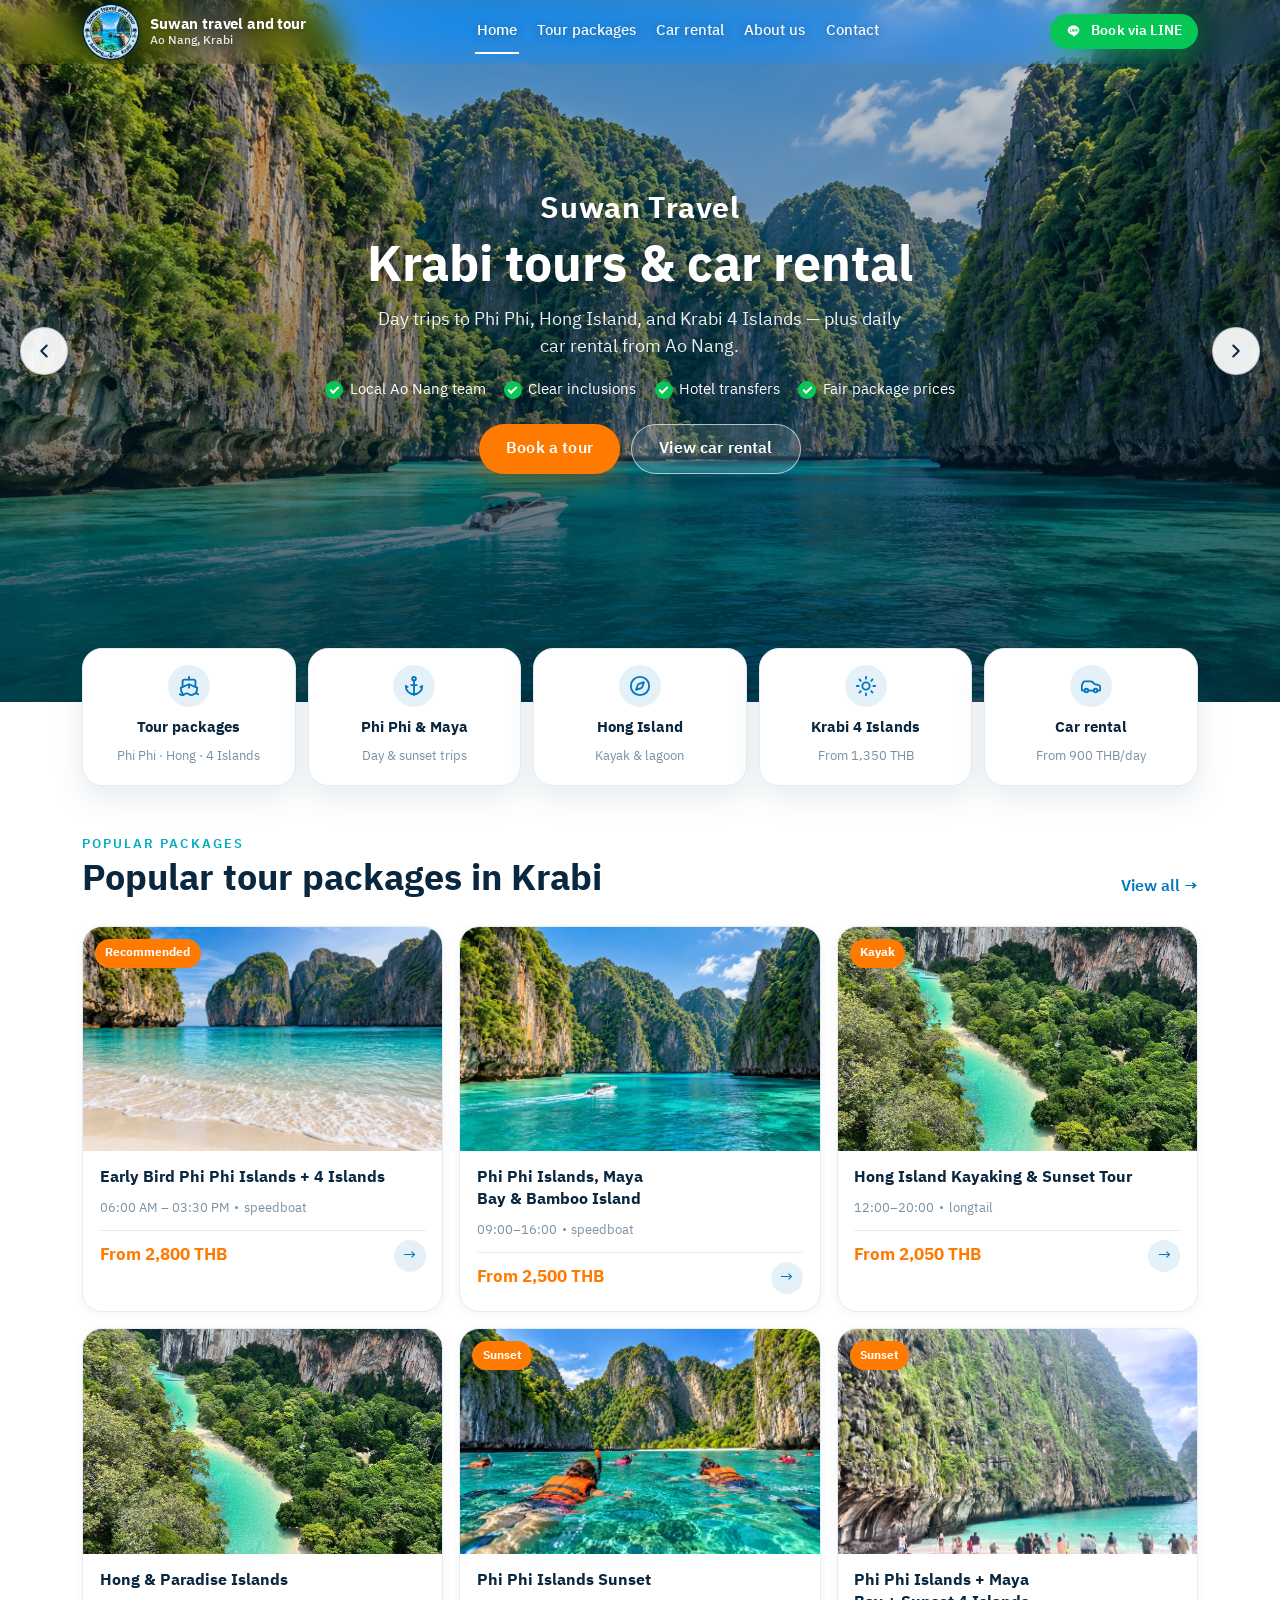
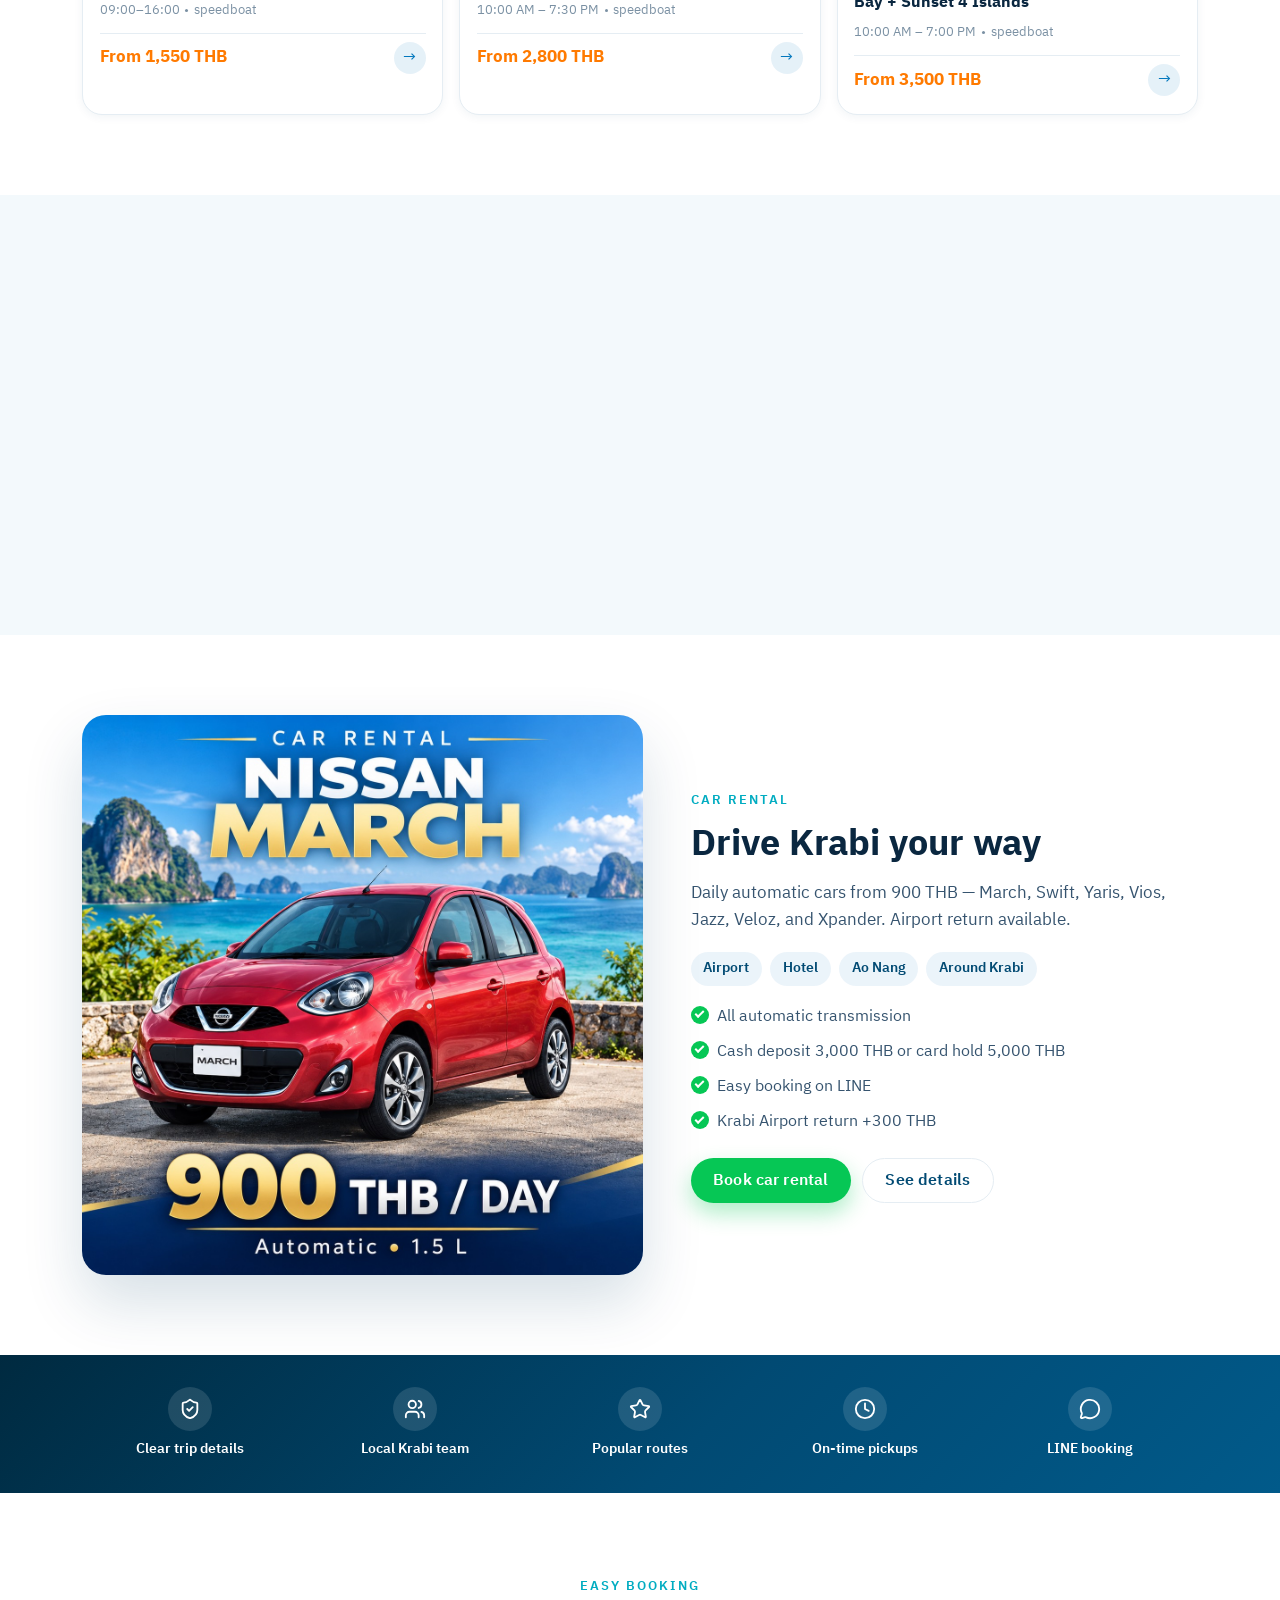
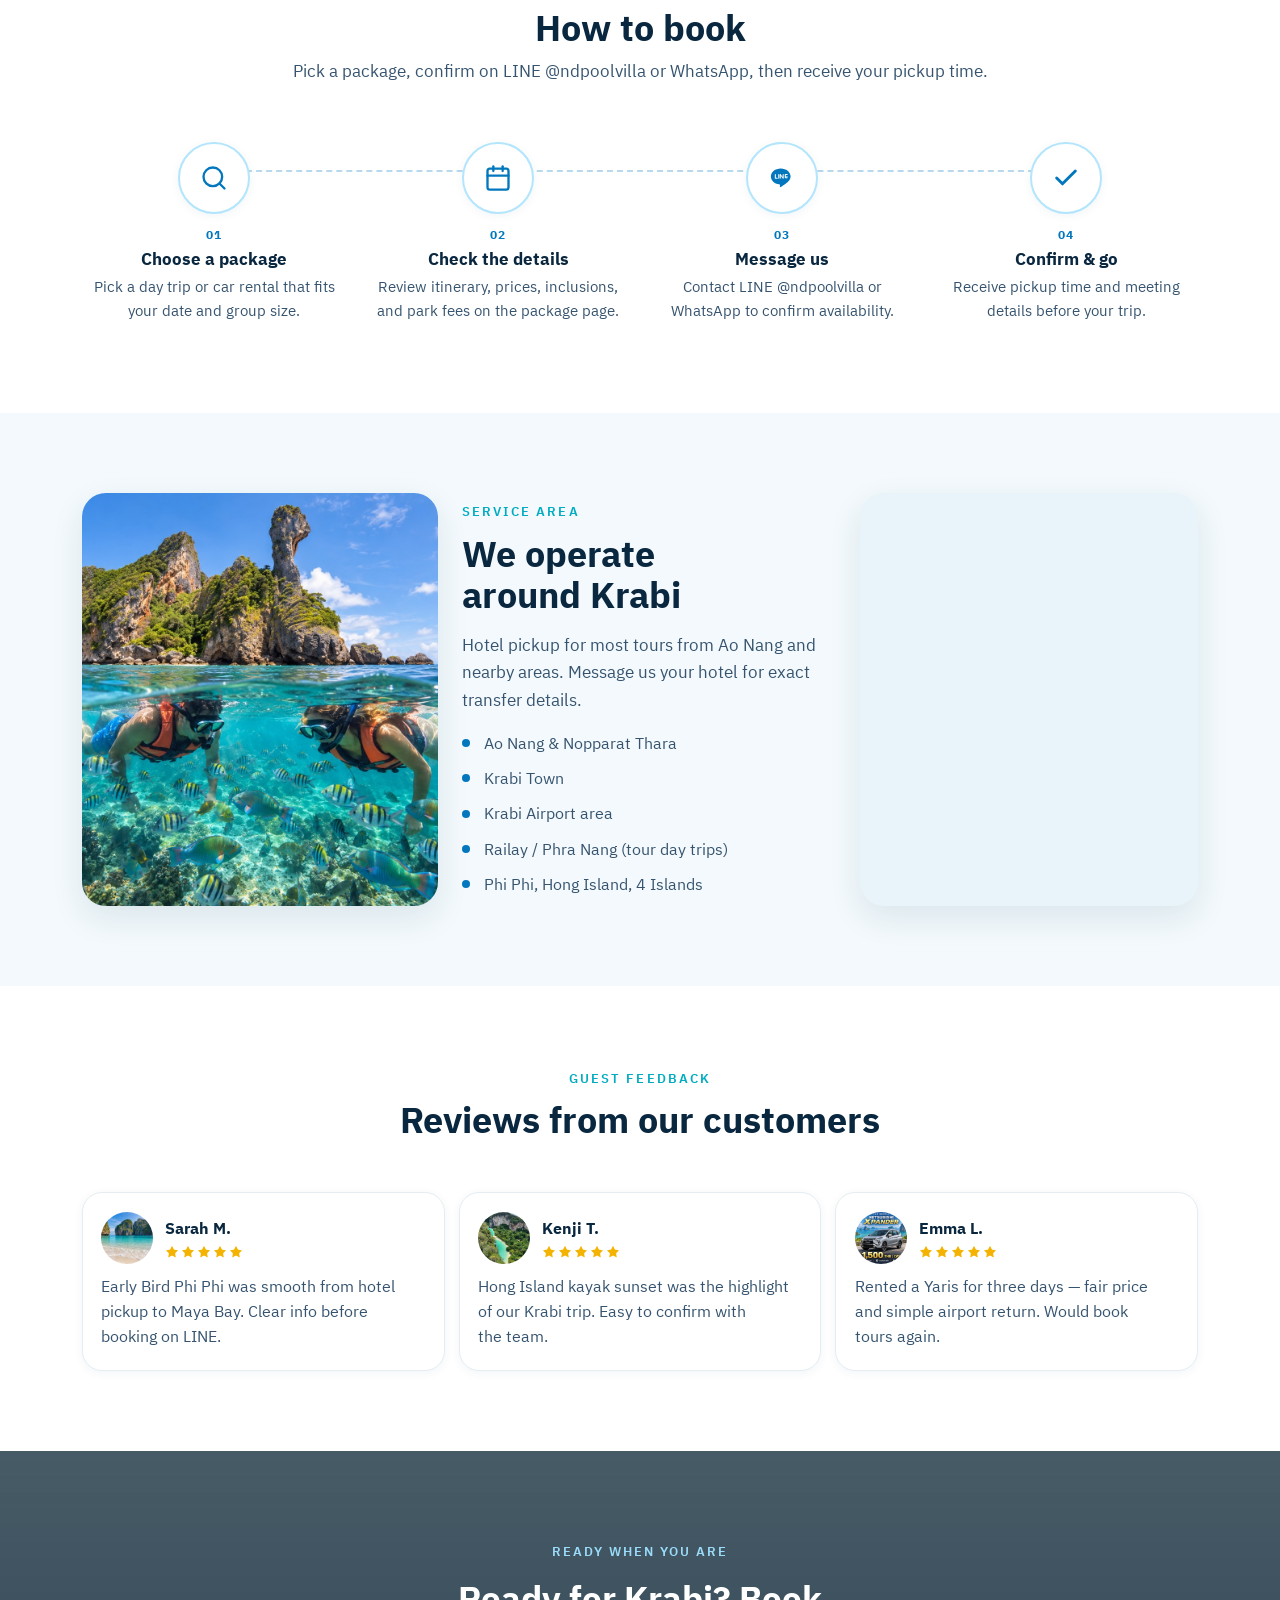
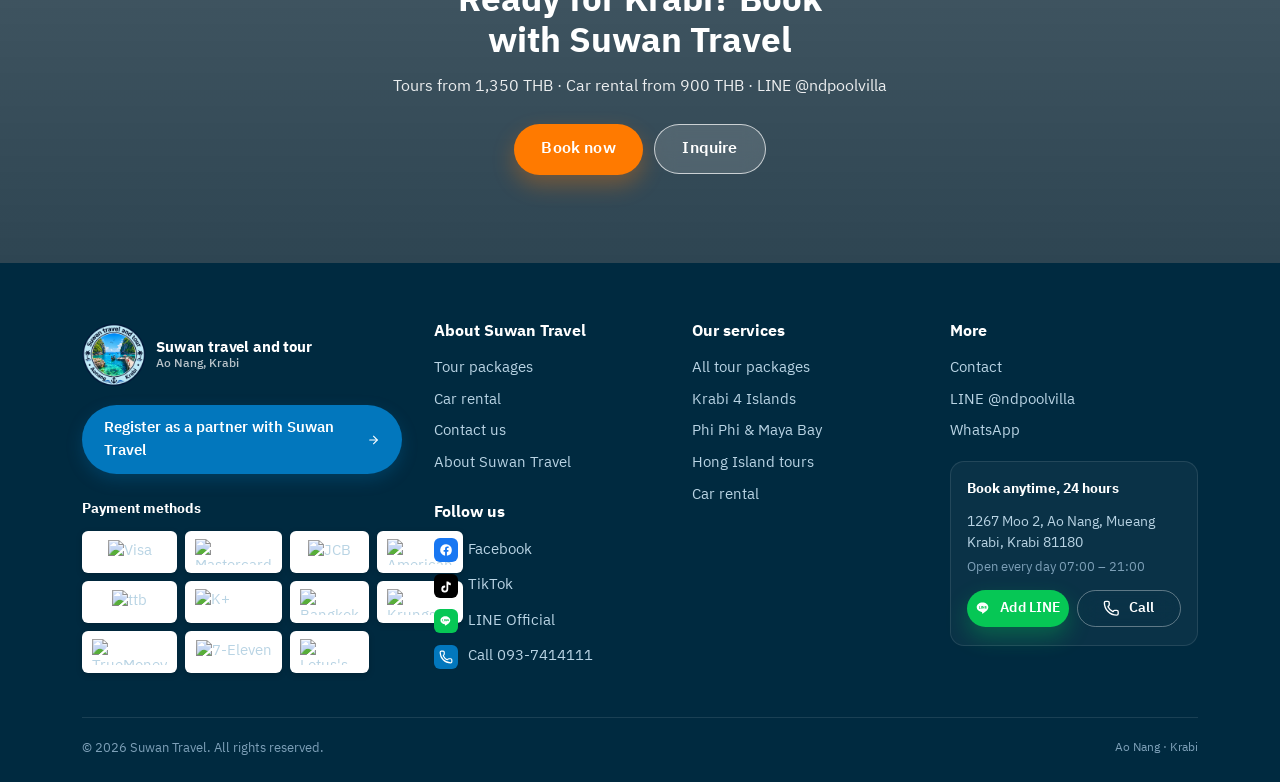
==== index.html @ e6d9364c "Rebrand site as Suwan Travel Krabi with tours, car rental, and refreshed pages. Replace Trang charte" ====
<!doctype html>
<html lang="en">
<head>
  <meta charset="utf-8" />
  <meta name="viewport" content="width=device-width, initial-scale=1, viewport-fit=cover" />
  <title>Suwan Travel — Krabi &amp; Phi Phi Day Trips + Car Rental</title>
  <meta name="description" content="Krabi day trips to Phi Phi, Maya Bay, Hong Island, and 4 Islands, plus car rental in Ao Nang. Book via LINE @ndpoolvilla." />
  <meta name="theme-color" content="#0277bd" />
  <link rel="icon" type="image/png" href="assets/logo/logo.png" />
  <link rel="apple-touch-icon" href="assets/logo/logo.png" />
  <meta property="og:title" content="Suwan Travel — Krabi day trips &amp; car rental" />
  <meta property="og:description" content="Phi Phi, Hong Island, Krabi 4 Islands, sunset tours, and daily car rental from Ao Nang." />
  <meta property="og:image" content="assets/uploads/tours/krabi-4islands/img-0.jpg" />
  <meta property="og:type" content="website" />
  <link rel="preconnect" href="https://fonts.googleapis.com" />
  <link rel="preconnect" href="https://fonts.gstatic.com" crossorigin />
  <link href="https://fonts.googleapis.com/css2?family=IBM+Plex+Sans+Thai+Looped:wght@300;400;500;600;700&display=swap" rel="stylesheet" />
  <link rel="stylesheet" href="assets/css/fonts.css" />
  <link rel="stylesheet" href="assets/css/style.css" />
  <link rel="stylesheet" href="assets/css/home.css" />
</head>
<body data-tt-page="index">
  <div id="site-header" class="transparent"></div>

  <!-- 1. HERO -->
  <section class="banner-slider has-overlay home-hero" id="hero-slider" aria-roledescription="carousel" aria-label="Suwan Travel banner">
    <div class="banner-track" id="banner-track" aria-live="polite"></div>
    <button class="banner-arrow prev" type="button" aria-label="Previous image">
      <svg viewBox="0 0 24 24" fill="none" stroke="currentColor" stroke-width="2.2" stroke-linecap="round" stroke-linejoin="round"><path d="M15 18l-6-6 6-6"/></svg>
    </button>
    <button class="banner-arrow next" type="button" aria-label="Next image">
      <svg viewBox="0 0 24 24" fill="none" stroke="currentColor" stroke-width="2.2" stroke-linecap="round" stroke-linejoin="round"><path d="M9 6l6 6-6 6"/></svg>
    </button>
    <div class="banner-dots" id="banner-dots" role="tablist" aria-label="Select banner image"></div>

    <div class="banner-overlay">
      <div class="container home-hero-inner">
        <div class="home-hero-copy" data-tt-home-section="hero" data-reveal>
          <p class="home-hero-brand">Suwan Travel</p>
          <h1>Krabi tours &amp; car rental</h1>
          <p class="home-hero-lead">Day trips to Phi Phi, Hong Island, and Krabi 4 Islands — plus daily car rental from Ao Nang.</p>
          <ul class="home-hero-checks">
            <li><span class="home-check" aria-hidden="true"></span>Local Ao Nang team</li>
            <li><span class="home-check" aria-hidden="true"></span>Clear inclusions</li>
            <li><span class="home-check" aria-hidden="true"></span>Hotel transfers</li>
            <li><span class="home-check" aria-hidden="true"></span>Fair package prices</li>
          </ul>
          <div class="btn-row home-hero-cta">
            <a class="btn btn-call btn-lg" href="programs.html">Book a tour</a>
            <a class="btn btn-ghost btn-lg" href="cars.html">View car rental</a>
          </div>
        </div>
      </div>
    </div>
  </section>

  <!-- Service chips (overlap hero) -->
  <section class="home-services" aria-label="Main services">
    <div class="container">
      <div class="home-services-grid" data-reveal>
        <a class="home-svc" href="programs.html">
          <span class="home-svc-ico" data-icon="speedboat"></span>
          <strong>Tour packages</strong>
          <span>Phi Phi · Hong · 4 Islands</span>
        </a>
        <a class="home-svc" href="program.html?id=pp-maya-bamboo-day">
          <span class="home-svc-ico" data-icon="anchor"></span>
          <strong>Phi Phi &amp; Maya</strong>
          <span>Day &amp; sunset trips</span>
        </a>
        <a class="home-svc" href="program.html?id=hong-kayak-sunset">
          <span class="home-svc-ico" data-icon="compass"></span>
          <strong>Hong Island</strong>
          <span>Kayak &amp; lagoon</span>
        </a>
        <a class="home-svc" href="program.html?id=krabi-4islands-speedboat">
          <span class="home-svc-ico" data-icon="sun"></span>
          <strong>Krabi 4 Islands</strong>
          <span>From 1,350 THB</span>
        </a>
        <a class="home-svc" href="cars.html">
          <span class="home-svc-ico" data-icon="car"></span>
          <strong>Car rental</strong>
          <span>From 900 THB/day</span>
        </a>
      </div>
    </div>
  </section>

  <!-- 2. POPULAR PACKAGES -->
  <section class="section home-packages" id="tours">
    <div class="container">
      <div class="home-sec-row" data-reveal>
        <div>
          <span class="eyebrow">Popular packages</span>
          <h2>Popular tour packages in Krabi</h2>
        </div>
        <a class="home-view-all" href="programs.html">View all <span aria-hidden="true">→</span></a>
      </div>
      <div class="home-pkg-grid" id="home-packages"></div>
    </div>
  </section>

  <!-- 3. STYLE CATEGORIES -->
  <section class="section section-soft home-styles" id="styles">
    <div class="container">
      <div class="section-head" data-reveal>
        <span class="eyebrow">Explore Krabi</span>
        <h2>Choose a trip that fits your style</h2>
      </div>
      <div class="home-style-grid" id="home-styles"></div>
    </div>
  </section>

  <!-- 4. CAR RENTAL FEATURE -->
  <section class="section home-transfer" id="cars-teaser">
    <div class="container home-transfer-grid">
      <div class="home-transfer-visual" data-reveal>
        <img src="assets/uploads/tours/car-rental/img-0.jpg" alt="Car rental in Krabi" loading="lazy" />
      </div>
      <div class="home-transfer-copy" data-reveal>
        <span class="eyebrow">Car rental</span>
        <h2>Drive Krabi your way</h2>
        <p class="lead">Daily automatic cars from 900 THB — March, Swift, Yaris, Vios, Jazz, Veloz, and Xpander. Airport return available.</p>
        <ul class="home-chip-list">
          <li>Airport</li>
          <li>Hotel</li>
          <li>Ao Nang</li>
          <li>Around Krabi</li>
        </ul>
        <ul class="home-checks">
          <li><span class="home-check" aria-hidden="true"></span>All automatic transmission</li>
          <li><span class="home-check" aria-hidden="true"></span>Cash deposit 3,000 THB or card hold 5,000 THB</li>
          <li><span class="home-check" aria-hidden="true"></span>Easy booking on LINE</li>
          <li><span class="home-check" aria-hidden="true"></span>Krabi Airport return +300 THB</li>
        </ul>
        <div class="btn-row">
          <a class="btn btn-line" href="cars.html">Book car rental</a>
          <a class="btn btn-outline" href="cars.html">See details</a>
        </div>
      </div>
    </div>
  </section>

  <!-- 5. TRUST BAR -->
  <section class="home-trust" aria-label="Why book with Suwan Travel">
    <div class="container">
      <div class="home-trust-grid" id="home-trust"></div>
    </div>
  </section>

  <!-- 6. HOW TO BOOK -->
  <section class="section home-how" id="how">
    <div class="container">
      <div class="section-head" data-reveal data-tt-home-section="booking">
        <span class="eyebrow">Easy booking</span>
        <h2>How to book</h2>
        <p class="lead">Pick a package, confirm on LINE @ndpoolvilla or WhatsApp, then receive your pickup time.</p>
      </div>
      <div class="home-steps" id="home-steps"></div>
    </div>
  </section>

  <!-- 7. SERVICE AREAS -->
  <section class="section section-soft home-areas" id="areas">
    <div class="container home-areas-grid">
      <div class="home-areas-photo" data-reveal>
        <img src="assets/uploads/tours/krabi-4islands/img-1.jpg" alt="Ao Nang and Krabi coastline" loading="lazy" />
      </div>
      <div class="home-areas-copy" data-reveal>
        <span class="eyebrow">Service area</span>
        <h2>We operate around Krabi</h2>
        <p class="lead">Hotel pickup for most tours from Ao Nang and nearby areas. Message us your hotel for exact transfer details.</p>
        <ul class="home-area-list">
          <li>Ao Nang &amp; Nopparat Thara</li>
          <li>Krabi Town</li>
          <li>Krabi Airport area</li>
          <li>Railay / Phra Nang (tour day trips)</li>
          <li>Phi Phi, Hong Island, 4 Islands</li>
        </ul>
      </div>
      <div class="home-areas-map" data-reveal data-tt-site-office="map-only">
        <iframe src="" loading="lazy" title="Suwan Travel — Ao Nang, Krabi map"></iframe>
      </div>
    </div>
  </section>

  <!-- 8. REVIEWS -->
  <section class="section home-reviews" id="reviews">
    <div class="container">
      <div class="section-head" data-reveal>
        <span class="eyebrow">Guest feedback</span>
        <h2>Reviews from our customers</h2>
      </div>
      <div class="home-review-grid" id="home-reviews"></div>
    </div>
  </section>

  <!-- 9. FINAL CTA -->
  <section class="home-cta" id="cta" style="--cta-bg: url('assets/uploads/tours/phi-phi-sunset/img-0.jpg')">
    <div class="container home-cta-inner" data-reveal data-tt-home-section="cta">
      <span class="eyebrow">Ready when you are</span>
      <h2>Ready for Krabi? Book with Suwan Travel</h2>
      <p>Tours from 1,350 THB · Car rental from 900 THB · LINE @ndpoolvilla</p>
      <div class="btn-row center">
        <a class="btn btn-call btn-lg" data-tt-line-btn href="#" target="_blank" rel="noopener">Book now</a>
        <a class="btn btn-ghost btn-lg" href="contact.html">Inquire</a>
      </div>
    </div>
  </section>

  <div id="site-footer"></div>

  <script>document.write('<script src="assets/js/tt-cache-version.js?t='+Date.now()+'"><\/script>');</script>
  <script>document.write('<script src="assets/js/data-fallback.js?v='+(encodeURIComponent(window.__TT_SCRIPT_V||Date.now()))+'"><\/script>');</script>
  <script>document.write('<script src="assets/js/data.js?v='+(encodeURIComponent(window.__TT_SCRIPT_V||Date.now()))+'"><\/script>');</script>
  <script>document.write('<script src="assets/js/main.js?v='+(encodeURIComponent(window.__TT_SCRIPT_V||Date.now()))+'"><\/script>');</script>
  <script>
    function applyHomeSections(sections) {
      if (!sections || typeof sections !== 'object') return;
      document.querySelectorAll('[data-tt-home-section]').forEach((root) => {
        const key = root.getAttribute('data-tt-home-section');
        const s = sections[key];
        if (!s) return;
        const eyebrow = root.querySelector('.eyebrow');
        const h = root.querySelector('h1, h2');
        const lead = root.querySelector('.home-hero-lead, .lead, p:not(.home-hero-brand)');
        if (eyebrow && s.eyebrow) eyebrow.textContent = s.eyebrow;
        if (h && s.title) h.textContent = s.title;
        if (lead && s.lead) lead.textContent = s.lead;
      });
    }

    document.addEventListener('DOMContentLoaded', () => {
      const { PROGRAMS, STEPS, ICONS, SITE, HOME_SECTIONS, CAR_RENTAL } = window.TT;
      applyHomeSections(HOME_SECTIONS);
      const fmt = new Intl.NumberFormat('en-US');
      const lineUrl = SITE.lineUrl || '#';
      document.querySelectorAll('[data-tt-line-btn]').forEach((a) => { a.href = lineUrl; });

      /* Office map only (areas section) */
      const mapFrame = document.querySelector('.home-areas-map iframe');
      if (mapFrame && SITE.mapEmbed) mapFrame.src = SITE.mapEmbed;

      const carsVisual = document.querySelector('.home-transfer-visual img');
      const firstCar = CAR_RENTAL?.vehicles?.[0];
      if (carsVisual && firstCar?.image) carsVisual.src = firstCar.image;

      /* Package cards — mockup style */
      const packages = (PROGRAMS || []).slice(0, 6);
      const tagFor = (p, i) => {
        if (i === 0) return 'Recommended';
        if (/kayak/i.test(p.name || '')) return 'Kayak';
        if (/early/i.test(p.name || '')) return 'Early bird';
        if (/sunset/i.test(p.name || '')) return 'Sunset';
        if (/4 islands/i.test(p.name || '')) return 'Day trip';
        return '';
      };
      document.getElementById('home-packages').innerHTML = packages.map((p, i) => {
        const boat = (p.boats && p.boats[0]) ? String(p.boats[0]) : 'speedboat';
        const tag = tagFor(p, i);
        return `
        <a class="home-pkg" href="program.html?id=${encodeURIComponent(p.id)}" data-reveal style="--rd:${i * 0.05}s">
          <div class="home-pkg-media">
            <img src="${p.image}" alt="${p.name}" loading="lazy" />
            ${tag ? `<span class="home-pkg-tag">${tag}</span>` : ''}
          </div>
          <div class="home-pkg-body">
            <h3>${p.name}</h3>
            <div class="home-pkg-meta">
              <span>${p.duration || 'Day trip'}</span>
              <span class="dot"></span>
              <span>${boat}</span>
            </div>
            <div class="home-pkg-foot">
              <strong>From ${fmt.format(p.basePrice)} THB</strong>
              <span class="home-pkg-go" aria-hidden="true">→</span>
            </div>
          </div>
        </a>`;
      }).join('');

      /* Style categories */
      const styles = [
        { name: 'Island tours', img: 'assets/uploads/tours/krabi-4islands/img-0.jpg', href: 'program.html?id=krabi-4islands-speedboat' },
        { name: 'Phi Phi & Maya', img: 'assets/uploads/tours/phi-phi-maya-bamboo/img-0.jpg', href: 'program.html?id=pp-maya-bamboo-day' },
        { name: 'Kayak & nature', img: 'assets/uploads/tours/hong-kayak-sunset/img-0.jpg', href: 'program.html?id=hong-kayak-sunset' },
        { name: 'Sunset trips', img: 'assets/uploads/tours/phi-phi-sunset/img-0.jpg', href: 'program.html?id=pp-islands-sunset' },
        { name: 'Car rental', img: 'assets/uploads/tours/car-rental/img-1.jpg', href: 'cars.html' },
      ];
      document.getElementById('home-styles').innerHTML = styles.map((s, i) => `
        <a class="home-style" href="${s.href}" data-reveal style="--rd:${i * 0.05}s">
          <span class="home-style-img"><img src="${s.img}" alt="${s.name}" loading="lazy" /></span>
          <strong>${s.name}</strong>
        </a>
      `).join('');

      /* Trust bar */
      const trust = [
        { icon: 'shield', title: 'Clear trip details' },
        { icon: 'users', title: 'Local Krabi team' },
        { icon: 'starOutline', title: 'Popular routes' },
        { icon: 'clock', title: 'On-time pickups' },
        { icon: 'chat', title: 'LINE booking' },
      ];
      document.getElementById('home-trust').innerHTML = trust.map((t) => `
        <div class="home-trust-item">
          <span class="home-trust-ico">${ICONS[t.icon] || ''}</span>
          <span>${t.title}</span>
        </div>
      `).join('');

      /* Steps */
      document.getElementById('home-steps').innerHTML = (STEPS || []).map((s, i) => `
        <div class="home-step" data-reveal style="--rd:${i * 0.06}s">
          <div class="home-step-ico">${ICONS[s.icon] || s.n}</div>
          <span class="home-step-n">0${s.n}</span>
          <h3>${s.title}</h3>
          <p>${s.desc}</p>
        </div>
      `).join('');

      /* Reviews (static samples for homepage layout) */
      const reviews = [
        { name: 'Sarah M.', text: 'Early Bird Phi Phi was smooth from hotel pickup to Maya Bay. Clear info before booking on LINE.', img: 'assets/uploads/tours/phi-phi-early-bird/img-0.jpg' },
        { name: 'Kenji T.', text: 'Hong Island kayak sunset was the highlight of our Krabi trip. Easy to confirm with the team.', img: 'assets/uploads/tours/hong-kayak-sunset/img-0.jpg' },
        { name: 'Emma L.', text: 'Rented a Yaris for three days — fair price and simple airport return. Would book tours again.', img: 'assets/uploads/tours/car-rental/img-2.jpg' },
      ];
      const stars = Array.from({ length: 5 }).map(() => ICONS.star).join('');
      document.getElementById('home-reviews').innerHTML = reviews.map((r, i) => `
        <article class="home-review" data-reveal style="--rd:${i * 0.06}s">
          <div class="home-review-top">
            <img src="${r.img}" alt="" loading="lazy" />
            <div>
              <strong>${r.name}</strong>
              <div class="home-review-stars" aria-label="5 stars">${stars}</div>
            </div>
          </div>
          <p>${r.text}</p>
        </article>
      `).join('');

      window.TT.injectIcons();
      window.TT.bindReveal();
    });

    document.addEventListener('tt:data-updated', () => {
      applyHomeSections(window.TT?.HOME_SECTIONS);
    });
  </script>
</body>
</html>
---- assets/css/style.css ----
/* =========================================================
   Talay Trang — เช่าเรือเที่ยวทะเลตรัง
   v2: layout system, tight spacing, premium travel look
   ========================================================= */

/* ---------- Tokens ---------- */
:root {
  /* Palette */
  --c-ink:        #0a2740;
  --c-ink-soft:   #36546f;
  --c-muted:      #7a90a3;
  --c-line:       #e5edf3;
  --c-bg:         #ffffff;
  --c-bg-soft:    #f3f9fc;
  --c-bg-deep:    #e8f4f9;

  --c-ocean:      #0277bd;
  --c-ocean-dark: #014a73;
  --c-ocean-deep: #002a40;
  --c-sky:        #00b8e6;
  --c-teal:       #00acc1;
  --c-aqua:       #b3e5fc;
  --c-sand:       #fff5db;

  --c-line-green: #06c755;
  --c-line-dark:  #04a546;
  --c-call:       #ff7a00;
  --c-call-dark:  #e36a00;

  /* Type — Display: DB Adman X (LK3) · Body: IBM Plex Sans Thai Looped */
  /* Primary: SF Pro TH (Local, รองรับไทย+อังกฤษ)
     Fallback chain: system fonts ของแต่ละ OS → IBM Plex Sans Thai Looped */
  --font-base:    'SF Pro TH', -apple-system, BlinkMacSystemFont, 'SF Pro Text', 'Segoe UI', Roboto, 'IBM Plex Sans Thai Looped', 'Sarabun', system-ui, sans-serif;
  --font-display: 'SF Pro TH', -apple-system, BlinkMacSystemFont, 'SF Pro Display', 'Segoe UI', Roboto, 'IBM Plex Sans Thai Looped', 'Sarabun', system-ui, sans-serif;
  /* ฟอนต์เฉพาะแบรนด์ (DB Adman X) — ใช้กับ logo/wordmark เฉพาะ ไม่ใช่ทั้งเว็บ */
  --font-brand:   'DB Adman X', var(--font-display);

  /* Radii / Shadows */
  --r-sm:   8px;
  --r-md:   14px;
  --r-card: 20px;
  --r-lg:   24px;
  --r-full: 999px;

  --sh-sm: 0 2px 10px rgba(2, 65, 100, 0.06);
  --sh-md: 0 12px 32px rgba(2, 65, 100, 0.10);
  --sh-lg: 0 28px 60px rgba(2, 65, 100, 0.16);

  /* Layout */
  --container: 1180px;
  --gutter:    20px;
  --section-y: 56px;
  --header-h:  64px;

  --ease: cubic-bezier(.22,.61,.36,1);
}

@media (min-width: 720px) {
  :root {
    --gutter: 32px;
    --section-y: 80px;
  }
}

/* ---------- Reset ---------- */
*, *::before, *::after { box-sizing: border-box; }
html { -webkit-text-size-adjust: 100%; scroll-behavior: smooth; }
body {
  margin: 0;
  font-family: var(--font-base);
  font-weight: 400;
  line-height: 1.65;
  color: var(--c-ink);
  background: var(--c-bg);
  -webkit-font-smoothing: antialiased;
  text-rendering: optimizeLegibility;
}
img, video, iframe { display: block; max-width: 100%; }
img, video { height: auto; }
a { color: inherit; text-decoration: none; }
button { font: inherit; cursor: pointer; border: 0; background: none; color: inherit; padding: 0; }
input, select, textarea { font: inherit; color: inherit; }
::selection { background: var(--c-aqua); color: var(--c-ocean-deep); }

/* ---------- Typography ---------- */
h1, h2, h3, h4 {
  font-family: var(--font-display);
  font-weight: 700;
  line-height: 1.15;
  letter-spacing: 0;
  margin: 0 0 .4em;
  color: var(--c-ink);
  /* Thai-aware line wrapping
     - text-wrap: balance → กระจายข้อความให้แต่ละบรรทัดยาวใกล้กัน (ลด orphan)
     - word-break: keep-all → ภาษาไทยใช้ space คั่นวลี → break เฉพาะที่ space (ไม่ตัดกลางวลี)
     - overflow-wrap: anywhere → fallback ถ้าวลีเดียวยาวเกิน container
     - line-break: strict → ใช้กฎ break ของ CJK/Thai */
  text-wrap: balance;
  word-break: keep-all;
  overflow-wrap: anywhere;
  line-break: strict;
  -webkit-hyphens: none;
          hyphens: none;
}
/* เนื้อหารายละเอียด — IBM Plex Looped เสมอ */
p, .lead, .muted, .muted-sm, .program-desc, .program-route, .review-text,
.contact-list span, .field label, .pick-desc, .pick-route, .addon-desc,
.cart-row, .cart-line small, .faq-item p, .boat-info li, .boat-info p {
  font-family: var(--font-base);
}
/* Paragraph — pretty wrap + คงการ break ปกติ (ภาษาไทยจะ break ที่ space ที่มีอยู่จริง) */
p, .lead {
  text-wrap: pretty;
  word-break: normal;
  overflow-wrap: break-word;
  line-break: strict;
}
h1 { font-size: clamp(1.9rem, 5vw, 3.2rem); }
h2 { font-size: clamp(1.55rem, 3.2vw, 2.25rem); }
h3 { font-size: clamp(1.15rem, 1.9vw, 1.35rem); }
p  { margin: 0 0 1em; }

/* Heading ที่ต้องการบังคับให้อยู่บรรทัดเดียวบน desktop (เช่น hero CTA)
   บน mobile ปล่อย wrap ตามปกติ เพื่อกัน overflow viewport */
.cta-headline-nowrap { max-width: none; }
@media (min-width: 768px) {
  .cta-headline-nowrap {
    white-space: nowrap;
    text-wrap: nowrap;
  }
}
.eyebrow {
  display: inline-block;
  font-size: .8rem;
  font-weight: 600;
  letter-spacing: .16em;
  color: var(--c-teal);
  text-transform: uppercase;
  margin-bottom: .8rem;
}
.lead { font-size: clamp(1rem, 1.3vw, 1.12rem); color: var(--c-ink-soft); }
.muted { color: var(--c-muted); }

/* ---------- Layout primitives ---------- */
.container {
  width: 100%;
  max-width: var(--container);
  margin: 0 auto;
  padding-left: var(--gutter);
  padding-right: var(--gutter);
}
.section { padding: var(--section-y) 0; }
.section-soft { background: var(--c-bg-soft); }
.section-deep {
  background: linear-gradient(135deg, #002a40 0%, #004061 70%, #015681 100%);
  color: #e6f4fb;
}
.section-deep h1, .section-deep h2, .section-deep h3 { color: #fff; }
.section-deep .lead, .section-deep .muted { color: #b9d4e4; }

.section-head {
  max-width: 720px;
  margin: 0 auto clamp(28px, 4vw, 48px);
  text-align: center;
}
.section-head.left { margin-left: 0; margin-right: auto; text-align: left; }
.section-head h2 { margin-bottom: .5rem; }
.section-head-wide { max-width: none; }
.section-head-wide .lead { max-width: none; white-space: normal; }
@media (min-width: 900px) {
  .section-head-wide .lead { white-space: nowrap; }
}

/* ---------- Grid system ---------- */
.grid {
  display: grid;
  gap: 24px;
}
.grid-auto {
  grid-template-columns: repeat(auto-fit, minmax(280px, 1fr));
}
.grid-2 { grid-template-columns: 1fr; }
.grid-3 { grid-template-columns: repeat(2, 1fr); }
.grid-4 { grid-template-columns: repeat(2, 1fr); }
@media (min-width: 640px) {
  .grid-2 { grid-template-columns: repeat(2, 1fr); }
}
@media (min-width: 900px) {
  .grid-3 { grid-template-columns: repeat(3, 1fr); }
  .grid-4 { grid-template-columns: repeat(4, 1fr); }
}
/* Tighter gap on small phones so 2 columns breathe */
@media (max-width: 520px) {
  .grid-3, .grid-4 { gap: 12px; }
}

/* ---------- Mobile slider (grid → horizontal scroll ทีละ 1 ใบ) ---------- */
.slider-dots { display: none; }
@media (max-width: 767px) {
  .grid.mobile-slider {
    display: flex;
    grid-template-columns: none;
    gap: 14px;
    overflow-x: auto;
    overflow-y: visible;
    scroll-snap-type: x mandatory;
    scroll-padding-inline: 20px;
    padding: 8px 20px 16px;
    margin-inline: calc(var(--gutter) * -1);
    scrollbar-width: none;
    -webkit-overflow-scrolling: touch;
  }
  .grid.mobile-slider::-webkit-scrollbar { display: none; }
  .grid.mobile-slider > * {
    flex: 0 0 calc(100% - 56px);  /* ~28px peek ของใบถัดไป */
    scroll-snap-align: start;
    min-width: 0;
  }
  /* Dots indicator */
  .slider-dots {
    display: flex;
    justify-content: center;
    gap: 8px;
    margin: 14px 0 0;
    padding: 0;
  }
  .slider-dots button {
    width: 8px;
    height: 8px;
    border-radius: 50%;
    border: none;
    background: rgba(0, 24, 40, .22);
    padding: 0;
    cursor: pointer;
    transition: background .25s ease, width .25s ease, border-radius .25s ease;
    line-height: 0;
  }
  .slider-dots button.is-active {
    background: var(--c-ocean);
    width: 26px;
    border-radius: 999px;
  }
}

/* ---------- Buttons ---------- */
.btn {
  display: inline-flex;
  align-items: center;
  justify-content: center;
  gap: .55rem;
  padding: .85rem 1.4rem;
  border-radius: var(--r-full);
  font-family: var(--font-base);
  font-weight: 600;
  font-size: .98rem;
  line-height: 1;
  letter-spacing: .01em;
  transition: transform .18s var(--ease), box-shadow .18s var(--ease), background .18s var(--ease), color .18s var(--ease);
  white-space: nowrap;
  text-align: center;
}
.btn:hover { transform: translateY(-2px); }
.btn:active { transform: translateY(0); }
.btn svg {
  width: 1.15em;
  height: 1.15em;
  flex-shrink: 0;
}
[data-icon] {
  display: inline-flex;
  flex-shrink: 0;
  align-items: center;
  line-height: 0;
}
[data-icon] svg {
  width: 1.15em;
  height: 1.15em;
  flex-shrink: 0;
}

.btn-line {
  background: var(--c-line-green);
  color: #fff;
  box-shadow: 0 10px 22px rgba(6, 199, 85, .32);
}
.btn-line:hover { background: var(--c-line-dark); box-shadow: 0 14px 26px rgba(6, 199, 85, .42); }

.btn-call {
  background: var(--c-call);
  color: #fff;
  box-shadow: 0 10px 22px rgba(255, 122, 0, .32);
}
.btn-call:hover { background: var(--c-call-dark); }

.btn-primary {
  background: var(--c-ocean);
  color: #fff;
  box-shadow: 0 10px 22px rgba(2, 119, 189, .26);
}
.btn-primary:hover { background: var(--c-ocean-dark); }

.btn-ghost {
  background: rgba(255,255,255,.14);
  color: #fff;
  border: 1px solid rgba(255,255,255,.5);
  backdrop-filter: blur(10px);
}
.btn-ghost:hover { background: rgba(255,255,255,.22); }

.btn-outline {
  background: #fff;
  color: var(--c-ocean-dark);
  border: 1.5px solid var(--c-line);
}
.btn-outline:hover { border-color: var(--c-ocean); color: var(--c-ocean); }

.btn-lg { padding: 1rem 1.7rem; font-size: 1.02rem; }
.btn-sm { padding: .6rem 1rem; font-size: .9rem; }
.btn-block { width: 100%; }

.btn-row { display: flex; flex-wrap: wrap; gap: .7rem; }
.btn-row.center { justify-content: center; }

/* ---------- Header ---------- */
.site-header {
  position: fixed;
  inset: 0 0 auto 0;
  height: var(--header-h);
  background: rgba(255, 255, 255, 0.88);
  backdrop-filter: saturate(140%) blur(14px);
  -webkit-backdrop-filter: saturate(140%) blur(14px);
  border-bottom: 1px solid rgba(0,0,0,.04);
  z-index: 50;
  transition: background .25s var(--ease), box-shadow .25s var(--ease);
}
.site-header.is-transparent {
  background: transparent;
  border-color: transparent;
}
.site-header.is-scrolled { box-shadow: 0 6px 20px rgba(2,65,100,.08); }

.nav {
  height: 100%;
  display: flex;
  align-items: center;
  justify-content: space-between;
}
.brand {
  display: inline-flex;
  align-items: center;
  gap: 10px;
  text-decoration: none;
}
.brand-text {
  display: flex;
  flex-direction: column;
  line-height: 1.15;
  color: var(--c-ink);
}
.brand-text strong {
  font-size: .95rem;
  font-weight: 700;
  letter-spacing: -.01em;
}
.brand-text small {
  font-size: .72rem;
  color: var(--c-muted);
  font-weight: 500;
}
.brand-text--footer {
  display: flex;
  color: #fff;
}
.brand-text--footer small { color: rgba(255, 255, 255, .72); }
.site-header.is-transparent .brand-text {
  color: #fff;
  text-shadow: 0 1px 6px rgba(0, 18, 30, .4);
}
.site-header.is-transparent .brand-text small {
  color: rgba(255, 255, 255, .88);
}
.site-header.is-transparent.is-flush-top .brand-text {
  color: #fff;
}
.site-header.is-transparent.is-flush-top .brand-text small {
  color: rgba(255, 255, 255, .88);
}
.brand-logo {
  display: block;
  height: 52px;
  width: 52px;
  max-width: none;
  object-fit: contain;
  border-radius: 50%;
  transition: filter .25s var(--ease), height .25s var(--ease), width .25s var(--ease);
}
@media (min-width: 768px) {
  .brand-logo { height: 58px; width: 58px; }
}

/* Circular photo logo — soft lift on transparent header */
.site-header.is-transparent .brand-logo {
  filter: drop-shadow(0 2px 8px rgba(0, 0, 0, .28));
}

/* Footer: keep full-color circular logo (no invert) */
.brand-footer .brand-logo {
  filter: none;
  height: 64px;
  width: 64px;
}

.nav-menu {
  display: none;
  gap: clamp(.6rem, 1.2vw, 1.2rem);
  align-items: center;
}
.nav-link {
  position: relative;
  padding: .5rem .15rem;
  font-size: .94rem;
  font-weight: 500;
  color: var(--c-ink);
  transition: color .2s var(--ease);
}
.nav-link::after {
  content:'';
  position: absolute; left: 0; right: 0; bottom: -2px;
  height: 2px;
  background: var(--c-teal);
  transform: scaleX(0);
  transform-origin: left;
  transition: transform .22s var(--ease);
}
.nav-link:hover { color: var(--c-ocean); }
.nav-link:hover::after, .nav-link.active::after { transform: scaleX(1); }
.nav-link.active { color: var(--c-ocean); }
.site-header.is-transparent .nav-link {
  color: rgba(255, 255, 255, 0.92);
  text-shadow: 0 1px 8px rgba(0, 18, 30, 0.35);
}
.site-header.is-transparent .nav-link:hover,
.site-header.is-transparent .nav-link.active {
  color: #fff;
}
.site-header.is-transparent .nav-link::after {
  background: #fff;
}

.nav-cta { display: none; }
.nav-toggle {
  width: 42px; height: 42px;
  display: inline-flex; align-items: center; justify-content: center;
  border-radius: 12px;
  background: rgba(255,255,255,.92);
  border: 1px solid var(--c-line);
}
.site-header.is-transparent .nav-toggle {
  background: rgba(255,255,255,.18);
  border-color: rgba(255,255,255,.45);
  color: #fff;
}
.nav-toggle svg { width: 20px; height: 20px; }

@media (min-width: 1024px) {
  .nav-menu { display: flex; }
  .nav-cta { display: inline-flex; }
  .nav-toggle { display: none; }
}

/* Mobile drawer */
.nav-drawer {
  position: fixed;
  inset: 0;
  background: rgba(0, 30, 50, .55);
  backdrop-filter: blur(6px);
  opacity: 0; pointer-events: none;
  transition: opacity .25s var(--ease);
  z-index: 60;
}
.nav-drawer.is-open { opacity: 1; pointer-events: auto; }
.nav-drawer-panel {
  position: absolute;
  inset: 0 0 0 auto;
  width: min(88vw, 360px);
  background: #fff;
  padding: 24px 22px 32px;
  display: flex; flex-direction: column; gap: 1.2rem;
  transform: translateX(100%);
  transition: transform .3s var(--ease);
  overflow-y: auto;
}
.nav-drawer.is-open .nav-drawer-panel { transform: translateX(0); }
.nav-drawer-close {
  align-self: flex-end;
  width: 40px; height: 40px;
  border-radius: 10px;
  background: var(--c-bg-soft);
}
.drawer-link {
  display: flex; align-items: center; justify-content: space-between;
  padding: 14px 0;
  font-size: 1.05rem;
  font-weight: 500;
  border-bottom: 1px solid var(--c-line);
  color: var(--c-ink);
  text-decoration: none;
  gap: 12px;
}
.drawer-link > span:first-child,
.drawer-link {
  /* ป้องกัน label หดจน text wrap แปลกๆ */
  white-space: nowrap;
}
.drawer-link svg {
  width: 18px;
  height: 18px;
  flex-shrink: 0;
  color: var(--c-muted);
}
.drawer-link.active { color: var(--c-ocean); font-weight: 600; }
.drawer-link.active svg { color: var(--c-ocean); }
.drawer-foot { display: flex; gap: .6rem; margin-top: auto; }
.drawer-foot .btn { flex: 1; justify-content: center; }

/* ---------- Hero Banner Slider (home) ---------- */
.banner-slider {
  position: relative;
  width: 100%;
  margin-top: var(--header-h);
  overflow: hidden;
  line-height: 0;
  background: #001626;
}
/* Desktop: ใช้ aspect-ratio ของภาพจริง (2078x757) */
@media (min-width: 769px) {
  .banner-slider {
    aspect-ratio: 2078 / 757;
    max-height: 78vh;
    min-height: 360px;
  }
}
.banner-slider.has-overlay::after {
  content: '';
  position: absolute;
  inset: 0;
  pointer-events: none;
  background: linear-gradient(180deg,
    rgba(0, 18, 30, .15) 0%,
    rgba(0, 18, 30, .35) 35%,
    rgba(0, 18, 30, .55) 65%,
    rgba(0, 18, 30, .85) 100%
  );
  z-index: 3;
}
/* Stack slides on top of each other เพื่อ crossfade ระหว่างภาพ */
.banner-track {
  position: relative;
  width: 100%;
  height: 100%;
  min-height: 1px;
}
.banner-slide {
  position: absolute;
  inset: 0;
  width: 100%;
  height: 100%;
  opacity: 0;
  transition: opacity 900ms ease-in-out;
  pointer-events: none;
}
.banner-slide.is-active {
  opacity: 1;
  pointer-events: auto;
  z-index: 1;
}
.banner-slide img {
  width: 100%;
  height: 100%;
  object-fit: cover;
  object-position: center;
  display: block;
  vertical-align: top;
}
/* Mobile: ความสูงคงที่ ใช้กับ has-overlay (และไม่มี has-overlay ด้วย) */
@media (max-width: 768px) {
  .banner-slider { height: 480px; }
  .banner-slider.has-overlay { height: 480px; }
}
.banner-arrow {
  position: absolute;
  top: 50%;
  transform: translateY(-50%);
  z-index: 7;
  width: 44px;
  height: 44px;
  display: grid;
  place-items: center;
  border-radius: 50%;
  border: 1px solid rgba(0, 24, 40, .18);
  background: rgba(255, 255, 255, .92);
  box-shadow: 0 4px 16px rgba(0, 24, 40, .12);
  color: var(--c-ink);
  cursor: pointer;
}
.banner-arrow:hover { background: #fff; }
.banner-arrow:focus-visible { outline: 2px solid var(--c-ocean); outline-offset: 3px; }
.banner-arrow svg { width: 22px; height: 22px; }
.banner-arrow.prev { left: 14px; }
.banner-arrow.next { right: 14px; }
@media (min-width: 768px) {
  .banner-arrow { width: 48px; height: 48px; }
  .banner-arrow.prev { left: 20px; }
  .banner-arrow.next { right: 20px; }
}
/* Mobile: ซ่อนปุ่มซ้ายขวา ใช้ dots ที่ด้านล่างแทน */
@media (max-width: 768px) {
  .banner-slider.has-overlay .banner-arrow { display: none; }
}
.banner-slider[data-count="1"] .banner-arrow,
.banner-slider[data-count="1"] .banner-dots { display: none; }
/* ซ่อน dots บน desktop เมื่อมี overlay (ใช้ปุ่มซ้ายขวาแทน) */
@media (min-width: 769px) {
  .banner-slider.has-overlay .banner-dots { display: none; }
}
/* บนมือถือ → แสดง dots ที่ด้านล่าง เหนือขอบล่างเล็กน้อย */
@media (max-width: 768px) {
  .banner-slider.has-overlay .banner-dots {
    display: flex;
    bottom: 14px;
    z-index: 7;
  }
}
.banner-dots {
  position: absolute;
  left: 0; right: 0; bottom: 14px;
  z-index: 7;
  display: flex;
  justify-content: center;
  gap: 8px;
  line-height: 1;
}
.banner-dots button {
  width: 10px;
  height: 10px;
  border-radius: 50%;
  border: 1px solid rgba(0, 24, 40, .25);
  background: rgba(255, 255, 255, .85);
  box-shadow: 0 2px 8px rgba(0, 24, 40, .1);
  cursor: pointer;
  padding: 0;
}
.banner-dots button.is-active {
  background: var(--c-ocean);
  border-color: var(--c-ocean);
  width: 24px;
  border-radius: 999px;
}

/* หน้าแรก: บนสุดของฮีโร่ — เมนูสีขาวให้อ่านบนท้องฟ้า/ทะเล */
.site-header.is-transparent.is-flush-top .nav-link {
  color: rgba(255, 255, 255, 0.95);
}
.site-header.is-transparent.is-flush-top .nav-link:hover,
.site-header.is-transparent.is-flush-top .nav-link.active {
  color: #fff;
}
.site-header.is-transparent.is-flush-top .nav-link::after {
  background: #fff;
}
.site-header.is-transparent.is-flush-top .nav-toggle {
  color: #fff;
  border-color: rgba(255, 255, 255, 0.45);
  background: rgba(255, 255, 255, 0.16);
}
.site-header.is-transparent.is-flush-top .brand-logo {
  filter: drop-shadow(0 2px 8px rgba(0, 0, 0, 0.28));
}

/* ---------- Banner Overlay (services on hero) ---------- */
.banner-overlay {
  position: absolute;
  left: 0;
  right: 0;
  bottom: 0;
  z-index: 6;
  padding: clamp(60px, 8vw, 110px) 0 clamp(28px, 4vw, 44px);
  line-height: 1.5;
  pointer-events: none;
}
.banner-overlay .container { pointer-events: auto; }
.overlay-head {
  text-align: center;
  color: #fff;
  margin-bottom: clamp(18px, 2.4vw, 28px);
  max-width: 760px;
  margin-left: auto;
  margin-right: auto;
  padding: 0 16px;
}
.overlay-logo {
  display: block;
  height: clamp(60px, 9vw, 120px);
  width: auto;
  max-width: min(560px, 90%);
  margin: 0 auto clamp(10px, 1.8vw, 22px);
  object-fit: contain;
}
.overlay-head h2 {
  color: #fff;
  font-family: var(--font-display);
  font-size: clamp(1.4rem, 3.6vw, 2.4rem);
  line-height: 1.2;
  margin: 0 0 .5rem;
  text-shadow: 0 4px 22px rgba(0, 18, 30, .55);
}
.overlay-head p {
  color: rgba(255, 255, 255, .92);
  margin: 0;
  font-size: clamp(.86rem, 1.1vw, 1.05rem);
  line-height: 1.5;
  text-shadow: 0 2px 14px rgba(0, 18, 30, .55);
}

/* ---------- Pills overlay (glassmorphism + 2-row marquee เฉพาะมือถือ) ---------- */
/* Desktop: รวม pill ทั้งหมดเป็น flex เดียว แล้ว wrap แบบสมดุล (display: contents
   ทำให้ wrapper .pills-row / .pills-track ไม่กินกล่อง — children กลายเป็นลูกตรงของ container) */
.service-pills.service-pills--overlay {
  display: flex;
  flex-wrap: wrap;
  justify-content: center;
  align-items: center;
  gap: 8px 8px;
  padding: 4px 0 14px;
  margin: 0 auto;
  max-width: 100%;
}
.service-pills.service-pills--overlay .pills-row,
.service-pills.service-pills--overlay .pills-track {
  display: contents;
}
.service-pills.service-pills--overlay .pills-track > [aria-hidden="true"] { display: none; }

/* Mobile: marquee 2 แถว เลื่อนต่อเนื่อง */
@media (max-width: 1099.98px) {
  .service-pills.service-pills--overlay {
    flex-direction: column;
    flex-wrap: nowrap;
    align-items: stretch;
    gap: 10px;
  }
  .service-pills.service-pills--overlay .pills-row {
    display: block;
    overflow: hidden;
    -webkit-mask-image: linear-gradient(90deg, transparent 0, #000 28px, #000 calc(100% - 28px), transparent 100%);
            mask-image: linear-gradient(90deg, transparent 0, #000 28px, #000 calc(100% - 28px), transparent 100%);
  }
  .service-pills.service-pills--overlay .pills-track {
    display: flex;
    flex-wrap: nowrap;
    justify-content: flex-start;
    gap: 10px 12px;
    width: max-content;
    will-change: transform;
  }
  .service-pills.service-pills--overlay .pills-track > [aria-hidden="true"] { display: inline-flex; }
}
.service-pills.service-pills--overlay .service-pill {
  flex: 0 0 auto;
  white-space: nowrap;
  background: rgba(255, 255, 255, .16);
  border-color: rgba(255, 255, 255, .35);
  color: #fff;
  backdrop-filter: blur(10px);
  -webkit-backdrop-filter: blur(10px);
  box-shadow: 0 6px 18px rgba(0, 18, 30, .25);
  /* Desktop: ย่อขนาดให้พอดี 2 แถว */
  padding: 8px 14px;
  font-size: .88rem;
  gap: 6px;
}
.service-pills.service-pills--overlay .service-pill svg { color: #fff; flex-shrink: 0; width: 16px; height: 16px; }
.service-pills.service-pills--overlay .service-pill:hover,
.service-pills.service-pills--overlay .service-pill:focus-visible {
  background: #fff;
  border-color: #fff;
  color: var(--c-ocean);
  box-shadow: 0 14px 28px rgba(0, 18, 30, .35);
}
.service-pills.service-pills--overlay .service-pill:hover svg,
.service-pills.service-pills--overlay .service-pill:focus-visible svg { color: var(--c-ocean); }

/* Mobile: marquee — เลื่อนต่อเนื่องด้วย CSS keyframes (สมูดด้วย GPU) */
@media (max-width: 1099.98px) {
  .banner-overlay {
    inset: 0;
    padding: 24px 0 48px;
    display: flex;
    flex-direction: column;
    justify-content: center;
  }
  .banner-overlay .container {
    padding-left: 0;
    padding-right: 0;
    display: flex;
    flex-direction: column;
    gap: 18px;
  }
  .overlay-head { padding: 0 24px; margin: 0; }
  .overlay-logo { height: 64px; margin: 0 auto 10px; }
  .overlay-head h2 { font-size: 1.5rem; margin: 0 0 .4rem; }
  .overlay-head p { font-size: .9rem; max-width: 94%; margin: 0 auto; line-height: 1.55; }

  .service-pills.service-pills--overlay .service-pill {
    padding: 10px 18px;
    font-size: .95rem;
    gap: 8px;
    font-weight: 500;
  }
  .service-pills.service-pills--overlay .service-pill svg { width: 16px; height: 16px; }
}

/* Marquee animation — เฉพาะมือถือ (≤1099px) */
@media (max-width: 1099.98px) {
  .service-pills.service-pills--overlay .pills-row--top .pills-track {
    animation: pills-marquee 32s linear infinite;
  }
  .service-pills.service-pills--overlay .pills-row--bot .pills-track {
    animation: pills-marquee 30s linear infinite reverse;
  }
  .service-pills.service-pills--overlay:hover .pills-track,
  .service-pills.service-pills--overlay:focus-within .pills-track,
  .service-pills.service-pills--overlay.is-paused .pills-track {
    animation-play-state: paused;
  }
}
@keyframes pills-marquee {
  from { transform: translateX(0); }
  to   { transform: translateX(calc(-50% - 6px)); }
}

@media (max-width: 420px) {
  .banner-overlay { padding: 20px 0 44px; }
  .overlay-head h2 { font-size: 1.32rem; }
  .overlay-head p { font-size: .84rem; -webkit-line-clamp: 2; display: -webkit-box; -webkit-box-orient: vertical; overflow: hidden; }
  .overlay-logo { height: 56px; }
  .service-pills.service-pills--overlay .service-pill { padding: 9px 16px; font-size: .9rem; }
}
@media (prefers-reduced-motion: reduce) {
  .service-pills.service-pills--overlay .pills-track { animation: none; }
  .banner-slide { transition: none; }
}

/* ---------- Hero (home, full bleed) ---------- */
.hero {
  position: relative;
  height: 520px;
  color: #fff;
  isolation: isolate;
  overflow: hidden;
  display: flex;
  align-items: flex-end;
}
@media (min-width: 720px) { .hero { height: 620px; } }
.hero-media {
  position: absolute;
  inset: 0;
  z-index: -2;
}
.hero-media img {
  width: 100%; height: 100%;
  object-fit: cover;
  object-position: center;
  animation: kenburns 22s var(--ease) infinite alternate;
}
@keyframes kenburns {
  from { transform: scale(1.04); }
  to   { transform: scale(1.12) translate(-1.5%, -1.5%); }
}
.hero::after {
  content: '';
  position: absolute; inset: 0; z-index: -1;
  background:
    linear-gradient(180deg, rgba(0, 24, 40, .45) 0%, rgba(0, 24, 40, .15) 30%, rgba(0, 24, 40, .82) 100%);
}
/* hero-inner ใช้ความกว้างเดียวกับ .container (1180px)
   แล้วจำกัดเฉพาะ text column ของ children */
.hero-inner {
  padding-top: 90px;
  padding-bottom: clamp(36px, 6vw, 64px);
  width: 100%;
}
.hero-inner > .crumb,
.hero-inner > h1,
.hero-inner > .lead,
.hero-inner > .btn-row { max-width: 720px; }
.hero-inner > .hero-meta { max-width: 760px; }
.hero h1 {
  color: #fff;
  font-size: clamp(2rem, 5.6vw, 3.8rem);
  line-height: 1.08;
  letter-spacing: -0.02em;
  text-shadow: 0 4px 30px rgba(0,0,0,.25);
}
.hero h1 .stroke {
  color: var(--c-aqua);
  font-family: var(--font-display);
  font-style: italic;
  font-weight: 700;
}
.hero .lead {
  color: rgba(255,255,255,.94);
  font-size: clamp(1rem, 1.4vw, 1.18rem);
  max-width: 560px;
  margin-bottom: 1.6rem;
  text-shadow: 0 2px 16px rgba(0,0,0,.25);
}

.hero-meta {
  display: grid;
  grid-template-columns: repeat(2, 1fr);
  gap: 1rem 1.6rem;
  margin-top: 1.8rem;
  font-size: .82rem;
  color: rgba(255,255,255,.88);
}
.hero-meta strong { display: block; font-size: 1.3rem; color: #fff; font-weight: 700; }
@media (min-width: 720px) { .hero-meta { grid-template-columns: repeat(4, auto); gap: 1rem 2.4rem; } }

/* ---------- Hero sub (inner pages, center-text) ---------- */
.hero-sub {
  position: relative;
  height: 280px;
  display: flex; align-items: center;
  color: #fff;
  isolation: isolate;
  overflow: hidden;
}
@media (min-width: 720px) { .hero-sub { height: 360px; } }
.hero-sub .hero-media img { animation: none; }
.hero-sub::after {
  content:''; position: absolute; inset: 0; z-index: -1;
  background:
    linear-gradient(180deg, rgba(0, 24, 40, .50) 0%, rgba(0, 24, 40, .35) 50%, rgba(0, 24, 40, .70) 100%);
}
.hero-sub .hero-inner {
  padding-top: var(--header-h);
  padding-bottom: 0;
  text-align: center;
}
.hero-sub .hero-inner > .crumb,
.hero-sub .hero-inner > h1,
.hero-sub .hero-inner > .lead {
  max-width: 760px;
  margin-left: auto;
  margin-right: auto;
}
.hero-sub h1 {
  color: #fff;
  font-size: clamp(1.8rem, 4.4vw, 2.8rem);
  margin-bottom: .55rem;
  text-shadow: 0 4px 22px rgba(0, 18, 30, .55);
}
.hero-sub .lead {
  color: rgba(255,255,255,.92);
  margin-bottom: 0;
  max-width: 620px;
  margin-left: auto;
  margin-right: auto;
}

.crumb {
  display: inline-flex;
  align-items: center;
  gap: .5rem;
  padding: .35rem .9rem;
  border-radius: var(--r-full);
  background: rgba(255,255,255,.18);
  border: 1px solid rgba(255,255,255,.35);
  backdrop-filter: blur(6px);
  font-size: .78rem;
  letter-spacing: .12em;
  text-transform: uppercase;
  margin-bottom: 1rem;
}

/* ---------- Feature blocks ---------- */
.feature { display: grid; gap: 14px; }
.feature .ico {
  width: 48px; height: 48px;
  border-radius: 14px;
  display: grid; place-items: center;
  background: linear-gradient(135deg, var(--c-aqua) 0%, #ffffff 100%);
  color: var(--c-ocean);
}
.feature .ico svg { width: 22px; height: 22px; }
.feature h3 {
  font-family: var(--font-display);
  font-size: 1.12rem;
  margin-bottom: 0;
}
.feature p { color: var(--c-ink-soft); margin: 0; }

/* ---------- Boat showcase (boats.html rows) ---------- */
.boat-row {
  display: grid;
  grid-template-columns: 1fr;
  gap: clamp(24px, 4vw, 48px);
  align-items: center;
  padding: clamp(28px, 4vw, 48px) 0;
  border-bottom: 1px solid var(--c-line);
}
.boat-row:first-child { padding-top: 0; }
.boat-row:last-child { border-bottom: 0; padding-bottom: 0; }
.boat-row.reverse .boat-media { order: -1; }
@media (min-width: 880px) {
  .boat-row { grid-template-columns: 1.1fr 1fr; }
  .boat-row.reverse { grid-template-columns: 1fr 1.1fr; }
  .boat-row.reverse .boat-media { order: 1; }
}
.boat-media {
  position: relative;
  border-radius: var(--r-card);
  overflow: hidden;
  aspect-ratio: 4/3;
  box-shadow: var(--sh-md);
  background: #cfe6f0;
}
.boat-media img {
  width: 100%; height: 100%; object-fit: cover;
  transition: transform .8s var(--ease);
}
.boat-row:hover .boat-media img { transform: scale(1.05); }
.boat-tag {
  position: absolute; top: 14px; left: 14px;
  background: rgba(255,255,255,.94);
  color: var(--c-ocean-dark);
  font-weight: 600;
  font-size: .8rem;
  padding: .35rem .75rem;
  border-radius: var(--r-full);
}
.boat-info h2 { margin-bottom: .35rem; }
.boat-info .price { font-size: 1rem; color: var(--c-ocean); font-weight: 600; margin-bottom: 1rem; }
.boat-info .price strong { font-size: 1.5rem; }
.boat-info ul {
  list-style: none; padding: 0; margin: 0 0 1.4rem;
  display: grid; gap: .5rem;
}
.boat-info li {
  display: flex; align-items: flex-start; gap: .65rem;
  color: var(--c-ink-soft);
  font-size: .96rem;
}
.boat-info li::before {
  content: ''; display: block; flex: 0 0 18px; height: 18px; margin-top: 4px;
  background: var(--c-teal);
  -webkit-mask: url("data:image/svg+xml;utf8,<svg xmlns='http://www.w3.org/2000/svg' viewBox='0 0 24 24'><path fill='black' d='M9 16.2 4.8 12l-1.4 1.4L9 19 21 7l-1.4-1.4z'/></svg>") center/contain no-repeat;
          mask: url("data:image/svg+xml;utf8,<svg xmlns='http://www.w3.org/2000/svg' viewBox='0 0 24 24'><path fill='black' d='M9 16.2 4.8 12l-1.4 1.4L9 19 21 7l-1.4-1.4z'/></svg>") center/contain no-repeat;
}

/* ---------- Boat card (coupon / deal style) ---------- */
.boat-card {
  --pad: 18px;
  position: relative;
  display: flex;
  flex-direction: column;
  gap: 12px;
  background: #fff;
  border: 1px solid rgba(2, 119, 189, .14);
  border-radius: 16px;
  padding: var(--pad);
  text-decoration: none;
  color: var(--c-ink);
  box-shadow: 0 2px 6px rgba(2, 65, 100, .06);
  overflow: hidden;
  isolation: isolate;
  transition: transform .25s var(--ease), box-shadow .25s var(--ease), border-color .25s var(--ease);
}
.boat-card:hover,
.boat-card:focus-visible {
  transform: translateY(-3px);
  border-color: rgba(2, 119, 189, .35);
  box-shadow: 0 14px 30px rgba(2, 65, 100, .14);
  outline: none;
}
.boat-card .coupon-top {
  display: flex;
  align-items: flex-start;
  gap: 12px;
}
.boat-card .coupon-icon {
  flex-shrink: 0;
  width: 36px;
  height: 36px;
  border-radius: 50%;
  display: grid;
  place-items: center;
  background: linear-gradient(135deg, rgba(2,119,189,.12), rgba(0,172,193,.18));
  color: var(--c-ocean);
}
.boat-card .coupon-icon svg { width: 20px; height: 20px; }
.boat-card .coupon-head {
  flex: 1;
  min-width: 0;
  display: flex;
  align-items: flex-start;
  gap: 6px;
}
.boat-card h3 {
  font-family: var(--font-display);
  color: var(--c-ink);
  font-size: 1.02rem;
  font-weight: 700;
  line-height: 1.25;
  margin: 0;
  flex: 1;
  display: -webkit-box;
  -webkit-line-clamp: 2;
  -webkit-box-orient: vertical;
  overflow: hidden;
  text-overflow: ellipsis;
}
.boat-card .coupon-info {
  flex-shrink: 0;
  width: 18px;
  height: 18px;
  border-radius: 50%;
  border: 1.4px solid rgba(0, 24, 40, .25);
  color: rgba(0, 24, 40, .55);
  font-size: .68rem;
  font-style: italic;
  font-weight: 700;
  display: grid;
  place-items: center;
  font-family: Georgia, serif;
  margin-top: 1px;
}
.boat-card .coupon-sub {
  font-family: var(--font-base);
  color: var(--c-muted);
  font-size: .85rem;
  line-height: 1.45;
  margin: 0;
  display: -webkit-box;
  -webkit-line-clamp: 2;
  -webkit-box-orient: vertical;
  overflow: hidden;
}
.boat-card .coupon-divider {
  position: relative;
  height: 1px;
  margin: 4px -4px;
  border-top: 1.4px dashed rgba(2, 65, 100, .22);
}
.boat-card .coupon-divider::before,
.boat-card .coupon-divider::after {
  content: '';
  position: absolute;
  top: 50%;
  width: 16px;
  height: 16px;
  border-radius: 50%;
  background: var(--c-bg-soft, #f4f8fb);
  transform: translateY(-50%);
}
.boat-card .coupon-divider::before { left: calc(var(--pad) * -1 - 8px); }
.boat-card .coupon-divider::after  { right: calc(var(--pad) * -1 - 8px); }
.section:not(.section-soft) .boat-card .coupon-divider::before,
.section:not(.section-soft) .boat-card .coupon-divider::after { background: #fff; }
.boat-card .coupon-bot {
  display: flex;
  align-items: center;
  justify-content: space-between;
  gap: 10px;
}
.boat-card .brand-chip {
  display: inline-flex;
  align-items: center;
  gap: 6px;
  font-family: var(--font-base);
  font-size: .72rem;
  font-weight: 600;
  letter-spacing: .12em;
  color: var(--c-muted);
  text-transform: uppercase;
}
.boat-card .brand-chip svg { width: 14px; height: 14px; }
.boat-card .coupon-meta {
  display: flex;
  flex-direction: column;
  gap: 2px;
  min-width: 0;
}
.boat-card .coupon-meta .cap {
  font-size: .76rem;
  color: var(--c-muted);
  font-family: var(--font-base);
}
.boat-card .coupon-cta {
  display: inline-flex;
  align-items: center;
  gap: 4px;
  padding: 7px 16px;
  border-radius: 999px;
  background: rgba(2, 119, 189, .10);
  color: var(--c-ocean);
  font-family: var(--font-display);
  font-size: .85rem;
  font-weight: 600;
  line-height: 1;
  white-space: nowrap;
  flex-shrink: 0;
  transition: background .25s var(--ease), color .25s var(--ease);
}
.boat-card .coupon-cta svg { width: 14px; height: 14px; }
.boat-card:hover .coupon-cta { background: var(--c-ocean); color: #fff; }

/* ---------- Deal card (Traveloka-style) ---------- */
.deal-card {
  position: relative;
  display: flex;
  flex-direction: column;
  background: #fff;
  border-radius: 14px;
  overflow: hidden;
  text-decoration: none;
  color: var(--c-ink);
  border: 1px solid rgba(0, 24, 40, .06);
  box-shadow: 0 2px 8px rgba(0, 24, 40, .06);
  transition: transform .25s var(--ease), box-shadow .25s var(--ease);
}
.deal-card:hover,
.deal-card:focus-visible {
  transform: translateY(-4px);
  box-shadow: 0 18px 36px rgba(0, 24, 40, .14);
  outline: none;
}
.deal-card .deal-media {
  position: relative;
  aspect-ratio: 4/3;
  overflow: hidden;
  background: #cfe6f0;
}
.deal-card .deal-media img {
  width: 100%;
  height: 100%;
  object-fit: cover;
  transition: transform .7s var(--ease);
}
.deal-card:hover .deal-media img { transform: scale(1.06); }
.deal-card .deal-badge-tl,
.deal-card .deal-badge-tr {
  position: absolute;
  top: 12px;
  font-family: var(--font-display);
  font-size: .76rem;
  font-weight: 600;
  padding: 5px 12px;
  border-radius: 6px;
  line-height: 1;
  white-space: nowrap;
  box-shadow: 0 2px 8px rgba(0, 0, 0, .15);
}
.deal-card .deal-badge-tl {
  left: 12px;
  background: var(--c-ocean);
  color: #fff;
}
.deal-card .deal-badge-tr {
  right: 12px;
  background: #ef4444;
  color: #fff;
}
.deal-card .deal-badge-tr.is-hot { background: #f59e0b; }
.deal-card .deal-badge-tr.is-info { background: #10b981; }
.deal-card .deal-body {
  display: flex;
  flex-direction: column;
  gap: 6px;
  padding: 14px 16px 16px;
  flex: 1;
}
.deal-card h3 {
  font-family: var(--font-display);
  font-size: 1rem;
  font-weight: 700;
  line-height: 1.3;
  margin: 0;
  color: var(--c-ink);
  display: -webkit-box;
  -webkit-line-clamp: 2;
  -webkit-box-orient: vertical;
  overflow: hidden;
}
.deal-card .deal-sub {
  font-family: var(--font-base);
  font-size: .8rem;
  color: var(--c-muted);
  line-height: 1.4;
  margin: 0;
  display: -webkit-box;
  -webkit-line-clamp: 1;
  -webkit-box-orient: vertical;
  overflow: hidden;
}
.deal-card .deal-stars {
  display: inline-flex;
  gap: 1px;
  color: #f59e0b;
  margin: 2px 0 0;
}
.deal-card .deal-stars svg { width: 13px; height: 13px; }
.deal-card .deal-rate {
  font-family: var(--font-base);
  font-size: .8rem;
  color: var(--c-ink-soft);
  display: flex;
  gap: 8px;
  align-items: center;
  flex-wrap: wrap;
}
.deal-card .deal-rate strong { color: var(--c-ocean); font-weight: 700; font-size: .92rem; }
.deal-card .deal-rate .dot {
  width: 3px; height: 3px;
  border-radius: 50%;
  background: var(--c-muted);
  display: inline-block;
  flex-shrink: 0;
}
.deal-card .deal-price {
  margin-top: auto;
  padding-top: 6px;
  line-height: 1;
}
.deal-card .deal-price small {
  display: block;
  font-size: .68rem;
  color: var(--c-muted);
  font-family: var(--font-base);
  margin-bottom: 4px;
}
.deal-card .deal-price s {
  font-size: .75rem;
  color: var(--c-muted);
  margin-right: 6px;
  font-family: var(--font-base);
}
.deal-card .deal-price strong {
  font-family: var(--font-display);
  font-size: 1.15rem;
  color: #ef4444;
  font-weight: 700;
}

/* Compact deal-card sizing for narrow mobile (2-col grid) */
@media (max-width: 520px) {
  .deal-card { border-radius: 12px; }
  .deal-card .deal-body { padding: 10px 12px 12px; gap: 4px; }
  .deal-card h3 { font-size: .9rem; line-height: 1.25; }
  .deal-card .deal-sub { font-size: .72rem; }
  .deal-card .deal-stars svg { width: 11px; height: 11px; }
  .deal-card .deal-rate { font-size: .7rem; gap: 4px; }
  .deal-card .deal-rate strong { font-size: .82rem; }
  .deal-card .deal-price strong { font-size: 1rem; }
  .deal-card .deal-price small { font-size: .62rem; margin-bottom: 2px; }
  .deal-card .deal-badge-tl,
  .deal-card .deal-badge-tr { font-size: .65rem; padding: 3px 8px; top: 8px; }
  .deal-card .deal-badge-tl { left: 8px; }
  .deal-card .deal-badge-tr { right: 8px; }
}

/* ---------- Program card ---------- */
.program {
  background: #fff;
  border-radius: var(--r-card);
  overflow: hidden;
  border: 1px solid var(--c-line);
  box-shadow: var(--sh-sm);
  transition: transform .3s var(--ease), box-shadow .3s var(--ease), border-color .3s var(--ease);
  display: flex; flex-direction: column;
}
.program:hover { transform: translateY(-6px); box-shadow: var(--sh-md); border-color: transparent; }
.program-media {
  aspect-ratio: 16/10;
  overflow: hidden;
  position: relative;
  background: #cfe6f0;
}
.program-media img { width: 100%; height: 100%; object-fit: cover; transition: transform .7s var(--ease); }
.program:hover .program-media img { transform: scale(1.06); }
.program-media .ribbon {
  position: absolute; top: 14px; left: 14px;
  background: var(--c-sand);
  color: var(--c-ocean-dark);
  font-weight: 600;
  font-size: .76rem;
  padding: .3rem .7rem;
  border-radius: var(--r-full);
}
.program-body { padding: 18px 18px 16px; display: flex; flex-direction: column; flex: 1; gap: 8px; }
.program-body h3 {
  font-family: var(--font-display);
  font-size: 1.08rem;
  line-height: 1.25;
  margin: 0;
  display: -webkit-box;
  -webkit-line-clamp: 2;
  -webkit-box-orient: vertical;
  overflow: hidden;
}
.program-route {
  font-size: .82rem;
  color: var(--c-ink-soft);
  margin: 0;
  display: -webkit-box;
  -webkit-line-clamp: 2;
  -webkit-box-orient: vertical;
  overflow: hidden;
}
.program-desc {
  font-size: .85rem;
  color: var(--c-ink-soft);
  margin: 0;
  display: -webkit-box;
  -webkit-line-clamp: 2;
  -webkit-box-orient: vertical;
  overflow: hidden;
}
.program-meta {
  display: flex; flex-wrap: wrap; gap: 6px; margin: 4px 0 6px;
}
.program-meta span {
  display: inline-flex; align-items: center; gap: 4px;
  background: var(--c-bg-soft);
  color: var(--c-ink-soft);
  font-size: .74rem;
  padding: 4px 10px;
  border-radius: var(--r-full);
}
.program-meta svg { width: 13px; height: 13px; }
.program-foot {
  margin-top: auto;
  display: flex; align-items: center; justify-content: space-between;
  gap: 10px;
  padding-top: 12px;
  border-top: 1px dashed var(--c-line);
}
.program-foot .price { color: var(--c-ocean); font-weight: 600; line-height: 1; }
.program-foot .price strong { font-size: 1.15rem; }
.program-foot .price small { color: var(--c-muted); font-weight: 400; display: block; font-size: .68rem; margin-bottom: 2px; }
.program-foot .btn-sm { padding: 6px 14px; font-size: .82rem; }
.program-actions { display: flex; flex-wrap: wrap; gap: 6px; justify-content: flex-end; }

/* desktop ที่ 4 cols — แน่นขึ้น เลยขยาย padding/title สำหรับจอใหญ่ ๆ */
@media (min-width: 1280px) {
  .grid-4 .program-body { padding: 20px 20px 18px; }
  .grid-4 .program-body h3 { font-size: 1.15rem; }
}

/* ---------- Review card ---------- */
.review {
  background: #fff;
  padding: 24px;
  border-radius: var(--r-card);
  border: 1px solid var(--c-line);
  box-shadow: var(--sh-sm);
  display: flex; flex-direction: column;
  gap: 1rem;
  transition: transform .25s var(--ease), box-shadow .25s var(--ease);
}
.review:hover { transform: translateY(-4px); box-shadow: var(--sh-md); }
.stars { display: inline-flex; gap: 2px; color: #ffb300; }
.stars svg { width: 18px; height: 18px; }
.review-text { color: var(--c-ink); font-size: .96rem; line-height: 1.7; flex: 1; }
.review-foot { display: flex; align-items: center; gap: .75rem; }
.avatar {
  width: 44px; height: 44px;
  border-radius: 50%;
  background: linear-gradient(135deg, var(--c-ocean), var(--c-teal));
  color: #fff;
  display: grid; place-items: center;
  flex-shrink: 0;
}
.avatar svg { width: 22px; height: 22px; color: #fff; }
.review-foot strong { display: block; font-size: .94rem; }
.review-foot > div > span { font-size: .8rem; color: var(--c-muted); }

/* ---------- Articles (Blog) ---------- */
.article-grid {
  display: grid;
  gap: 20px;
  grid-template-columns: 1fr;
}
@media (min-width: 640px)  { .article-grid { grid-template-columns: repeat(2, 1fr); } }
@media (min-width: 1024px) { .article-grid { grid-template-columns: repeat(4, 1fr); gap: 24px; } }

.article-card {
  display: flex;
  flex-direction: column;
  background: #fff;
  border-radius: var(--r-card);
  overflow: hidden;
  text-decoration: none;
  color: inherit;
  box-shadow: 0 2px 12px rgba(2, 65, 100, .08);
  transition: transform .25s var(--ease), box-shadow .25s var(--ease);
  border: 1px solid var(--c-line);
}
.article-card:hover {
  transform: translateY(-4px);
  box-shadow: 0 12px 28px rgba(2, 65, 100, .14);
}
.article-card-media {
  position: relative;
  aspect-ratio: 16 / 10;
  overflow: hidden;
  background: var(--c-bg-soft);
}
.article-card-media img {
  width: 100%; height: 100%;
  object-fit: cover;
  transition: transform .5s var(--ease);
}
.article-card:hover .article-card-media img { transform: scale(1.04); }

.article-tag {
  position: absolute;
  top: 12px; left: 12px;
  padding: 4px 10px;
  background: rgba(255, 255, 255, .94);
  color: var(--c-ocean-dark);
  border-radius: var(--r-full);
  font-size: .72rem;
  font-weight: 600;
  backdrop-filter: blur(8px);
  -webkit-backdrop-filter: blur(8px);
  white-space: nowrap;
}
.article-card-body {
  padding: 18px 18px 20px;
  display: flex;
  flex-direction: column;
  gap: 10px;
  flex: 1;
}
.article-card-body h3 {
  font-family: var(--font-display);
  font-size: 1.08rem;
  line-height: 1.35;
  margin: 0;
  color: var(--c-ink);
  display: -webkit-box;
  -webkit-line-clamp: 2;
  -webkit-box-orient: vertical;
  overflow: hidden;
}
.article-card-body p {
  color: var(--c-muted);
  font-size: .88rem;
  line-height: 1.55;
  margin: 0;
  flex: 1;
  display: -webkit-box;
  -webkit-line-clamp: 3;
  -webkit-box-orient: vertical;
  overflow: hidden;
}
.article-meta {
  display: flex;
  align-items: center;
  gap: 8px;
  font-size: .82rem;
  color: var(--c-muted);
}
.article-meta .dot {
  width: 3px; height: 3px;
  border-radius: 50%;
  background: var(--c-muted);
  opacity: .6;
}
.article-meta.light { color: rgba(255, 255, 255, .92); }
.article-meta.light .dot { background: rgba(255, 255, 255, .8); }

/* ---------- Article detail page ---------- */
.article-detail { background: #fff; }
.article-hero {
  position: relative;
  min-height: 460px;
  display: flex;
  align-items: flex-end;
  color: #fff;
  isolation: isolate;
  overflow: hidden;
  margin-top: var(--header-h);
}
.article-hero-media {
  position: absolute; inset: 0; z-index: -2;
}
.article-hero-media img {
  width: 100%; height: 100%;
  object-fit: cover;
  object-position: center;
}
.article-hero::after {
  content: '';
  position: absolute; inset: 0; z-index: -1;
  background: linear-gradient(180deg, rgba(0, 18, 30, .35) 0%, rgba(0, 18, 30, .55) 60%, rgba(0, 18, 30, .82) 100%);
}
.article-hero-inner {
  padding: clamp(60px, 8vw, 90px) 0 clamp(28px, 4vw, 44px);
}
.article-hero-inner > h1,
.article-hero-inner > .article-meta {
  max-width: 820px;  /* จำกัดเฉพาะตัวอักษรเพื่ออ่านง่าย ไม่ครอบทั้ง section */
}
.article-hero-inner .article-tag {
  position: static;
  display: inline-block;
  margin-bottom: 14px;
}
.article-hero-inner h1 {
  color: #fff;
  font-family: var(--font-display);
  font-size: clamp(1.6rem, 4vw, 2.8rem);
  line-height: 1.18;
  margin: 0 0 14px;
  text-shadow: 0 4px 22px rgba(0, 18, 30, .55);
}
.crumb-link {
  display: inline-flex;
  align-items: center;
  gap: 6px;
  color: rgba(255, 255, 255, .9);
  text-decoration: none;
  font-size: .88rem;
  padding: 6px 12px;
  border-radius: var(--r-full);
  background: rgba(255, 255, 255, .12);
  border: 1px solid rgba(255, 255, 255, .25);
  backdrop-filter: blur(6px);
  -webkit-backdrop-filter: blur(6px);
  margin-bottom: 18px;
  transition: background .2s var(--ease);
}
.crumb-link:hover { background: rgba(255, 255, 255, .22); color: #fff; }

.article-body {
  /* ใช้ container เต็ม 1180px เหมือน header */
  padding-top: clamp(40px, 6vw, 60px);
  padding-bottom: clamp(48px, 6vw, 72px);
}
.article-content {
  font-size: 1.04rem;
  line-height: 1.85;
  color: var(--c-ink);
}
.article-content > * + * { margin-top: 1.1rem; }
.article-content h2 {
  font-family: var(--font-display);
  font-size: clamp(1.3rem, 2.4vw, 1.6rem);
  line-height: 1.3;
  margin-top: 2.2rem !important;
  margin-bottom: .4rem;
  color: var(--c-ink);
  position: relative;
  padding-left: 16px;
}
.article-content h2::before {
  content: '';
  position: absolute;
  left: 0;
  top: .35em;
  bottom: .25em;
  width: 4px;
  border-radius: 4px;
  background: linear-gradient(180deg, var(--c-ocean), var(--c-ocean-dark));
}
.article-content p { color: #2c3e50; }
.article-quote {
  margin: 1.6rem 0;
  padding: 18px 22px;
  background: var(--c-bg-soft);
  border-left: 4px solid var(--c-ocean);
  border-radius: 8px;
  font-style: italic;
  color: var(--c-ink);
  font-size: 1.04rem;
  line-height: 1.7;
}
.article-list {
  list-style: none;
  padding: 0;
  margin: 1rem 0;
}
.article-list li {
  position: relative;
  padding: 4px 0 4px 28px;
  color: #2c3e50;
  line-height: 1.7;
}
.article-list li::before {
  content: '';
  position: absolute;
  left: 6px;
  top: 16px;
  width: 8px;
  height: 8px;
  border-radius: 50%;
  background: var(--c-ocean);
}
.article-figure {
  margin: 1.6rem 0;
  border-radius: var(--r-card);
  overflow: hidden;
}
.article-figure img {
  width: 100%;
  height: auto;
  display: block;
}

.article-cta {
  margin-top: 48px;
  padding: 28px 24px 28px 32px;
  background: linear-gradient(135deg, #eaf5fc, #ffffff);
  border: 1px solid var(--c-line);
  border-radius: var(--r-card);
  display: flex;
  flex-wrap: wrap;
  align-items: center;
  justify-content: space-between;
  gap: 16px;
}
.article-cta > div:first-child { flex: 1 1 auto; min-width: 240px; }
.article-cta .btn-row { margin-left: auto; flex-shrink: 0; }
/* btn-ghost ในพื้น CTA สว่าง — สลับเป็น outline style ที่อ่านได้ */
.article-cta .btn-ghost {
  background: #fff;
  color: var(--c-ocean-dark);
  border: 1.5px solid var(--c-ocean);
}
.article-cta .btn-ghost:hover {
  background: var(--c-ocean);
  color: #fff;
  border-color: var(--c-ocean);
}
.article-cta h3 {
  font-family: var(--font-display);
  font-size: 1.2rem;
  margin: 0 0 4px;
  color: var(--c-ink);
}
.article-cta p {
  margin: 0;
  color: var(--c-muted);
  font-size: .94rem;
}
@media (max-width: 600px) {
  .article-cta { padding: 22px 20px; flex-direction: column; align-items: flex-start; }
  .article-cta .btn-row { width: 100%; }
  .article-cta .btn { flex: 1; justify-content: center; }
}

.article-related {
  margin-top: 56px;
  border-top: 1px solid var(--c-line);
  padding-top: 32px;
}
.article-related h2 {
  font-family: var(--font-display);
  font-size: 1.4rem;
  margin: 0 0 20px;
  color: var(--c-ink);
}

/* ---------- Video grid ---------- */
.video-grid {
  display: grid;
  gap: 16px;
  grid-template-columns: repeat(2, 1fr);
}
@media (min-width: 640px) { .video-grid { grid-template-columns: repeat(3, 1fr); } }
@media (min-width: 1024px) { .video-grid { grid-template-columns: repeat(4, 1fr); } }
.video-thumb {
  position: relative;
  aspect-ratio: 9/16;
  border-radius: var(--r-md);
  overflow: hidden;
  box-shadow: var(--sh-sm);
  background: #001d2e;
  transition: transform .3s var(--ease), box-shadow .3s var(--ease);
  display: block;
}
.video-thumb:hover { transform: translateY(-4px); box-shadow: var(--sh-md); }
.video-thumb img { width: 100%; height: 100%; object-fit: cover; opacity: .92; transition: opacity .3s, transform .6s var(--ease); }
.video-thumb:hover img { opacity: 1; transform: scale(1.05); }
.video-thumb::after {
  content:''; position: absolute; inset: 0;
  background: linear-gradient(180deg, transparent 50%, rgba(0,18,30,.85) 100%);
}
.video-thumb .play {
  position: absolute; inset: 0; display: grid; place-items: center;
  color: #fff;
  z-index: 1;
}
.video-thumb .play span {
  width: 50px; height: 50px;
  border-radius: 50%;
  background: rgba(255,255,255,.18);
  border: 1.5px solid rgba(255,255,255,.7);
  backdrop-filter: blur(4px);
  display: grid; place-items: center;
  transition: background .25s, transform .25s;
}
.video-thumb:hover .play span { background: rgba(255,255,255,.32); transform: scale(1.1); }
.video-thumb .play svg { width: 22px; height: 22px; }
.video-thumb .meta {
  position: absolute; left: 12px; right: 12px; bottom: 12px;
  color: #fff;
  font-size: .8rem;
  display: flex; align-items: center; justify-content: space-between;
  gap: 8px;
  z-index: 2;
}
.video-thumb .meta strong { font-weight: 500; flex: 1; min-width: 0; }
.video-thumb .meta strong { display: -webkit-box; -webkit-line-clamp: 2; -webkit-box-orient: vertical; overflow: hidden; line-height: 1.3; }
.video-thumb .meta .views { display: inline-flex; align-items: center; gap: 3px; opacity: .9; }
.video-thumb .meta svg { width: 14px; height: 14px; }

/* Social embed feeds (TikTok / Facebook) */
.embed-grid {
  display: grid;
  gap: 24px;
  align-items: start;
}
.embed-grid--tiktok {
  grid-template-columns: repeat(auto-fill, minmax(325px, 1fr));
}
.embed-grid--facebook {
  grid-template-columns: repeat(auto-fill, minmax(min(100%, 500px), 1fr));
  justify-content: center;
}
.embed-card {
  background: #fff;
  border: 1px solid var(--c-line);
  border-radius: var(--r-card);
  overflow: hidden;
  box-shadow: var(--sh-sm);
}
.embed-card-body { display: flex; justify-content: center; background: var(--c-bg-soft); }
.embed-card-title {
  margin: 0;
  padding: 12px 16px 16px;
  font-size: .95rem;
  font-weight: 500;
  line-height: 1.4;
}
.fb-video-wrap {
  width: 100%;
  max-width: 500px;
  margin: 0 auto;
  line-height: 0;
}
.fb-video-wrap iframe {
  width: 100% !important;
  max-width: 100%;
  border-radius: 0;
}
.tiktok-iframe-wrap {
  width: 100%;
  max-width: 325px;
  margin: 0 auto;
  line-height: 0;
  background: #000;
}
.tiktok-iframe-wrap iframe {
  display: block;
  width: 100%;
  min-height: 738px;
  border: 0;
}
.embed-card-body--placeholder {
  width: 100%;
  max-width: 325px;
  margin: 0 auto;
  aspect-ratio: 9 / 16;
  overflow: hidden;
  background: #111;
}
.embed-card-body--placeholder img {
  display: block;
  width: 100%;
  height: 100%;
  object-fit: cover;
}
.feed-more-wrap { margin-top: 8px; }
.feed-more-btn { min-width: 220px; }
.fb-page-embed {
  width: 100%;
  max-width: 100%;
  margin: 0;
  padding: 0;
  background: transparent;
  border: 0;
  box-shadow: none;
}
.fb-page-layout {
  display: grid;
  gap: 24px;
  align-items: stretch;
}
@media (min-width: 960px) {
  .fb-page-layout {
    grid-template-columns: minmax(280px, 500px) minmax(0, 1fr);
    gap: 28px;
  }
}
.fb-page-iframe-wrap {
  width: 100%;
  max-width: 500px;
  min-height: 720px;
  height: 100%;
  margin: 0 auto;
  line-height: 0;
  background: #f0f2f5;
  border-radius: var(--r-card);
  overflow: hidden;
  border: 1px solid var(--c-line);
  box-shadow: var(--sh-sm);
}
@media (min-width: 960px) {
  .fb-page-iframe-wrap {
    margin: 0;
  }
}
.fb-page-loading {
  margin: 0;
  padding: 48px 20px;
  text-align: center;
  line-height: 1.5;
}
.fb-page-iframe-wrap .fb-page-iframe {
  display: block;
  width: 100% !important;
  max-width: 500px;
  min-height: 720px;
  border: 0;
}
.fb-page-aside {
  position: relative;
  display: flex;
  flex-direction: column;
  min-height: 720px;
  height: 100%;
  overflow: hidden;
  border-radius: var(--r-card);
  border: 1px solid rgba(2, 119, 189, 0.12);
  box-shadow: var(--sh-md);
  background: linear-gradient(165deg, #f8fcff 0%, #ffffff 42%, #eef6fb 100%);
}
.fb-page-aside-glow {
  position: absolute;
  top: -40px;
  right: -40px;
  width: 180px;
  height: 180px;
  border-radius: 50%;
  background: radial-gradient(circle, rgba(2, 119, 189, 0.14) 0%, transparent 70%);
  pointer-events: none;
}
.fb-page-aside-inner {
  position: relative;
  z-index: 1;
  display: flex;
  flex-direction: column;
  flex: 1;
  min-height: 720px;
  padding: 28px 28px 24px;
}
.fb-page-aside-head {
  margin-bottom: 22px;
}
.fb-page-aside-badge {
  display: inline-block;
  padding: 5px 12px;
  border-radius: 999px;
  font-size: .72rem;
  font-weight: 600;
  letter-spacing: .04em;
  text-transform: uppercase;
  color: var(--c-ocean);
  background: rgba(2, 119, 189, 0.1);
  border: 1px solid rgba(2, 119, 189, 0.15);
}
.fb-page-aside-title {
  margin: 12px 0 10px;
  font-size: clamp(1.35rem, 2.5vw, 1.65rem);
  font-weight: 700;
  color: var(--c-ocean-deep);
  letter-spacing: -0.02em;
}
.fb-page-aside-lead {
  margin: 0;
  line-height: 1.65;
  color: var(--c-muted);
  font-size: .96rem;
}
.fb-aside-features {
  display: grid;
  gap: 12px;
  margin-bottom: 20px;
}
.fb-aside-feature {
  display: flex;
  gap: 14px;
  align-items: flex-start;
  padding: 14px 16px;
  border-radius: 14px;
  background: rgba(255, 255, 255, 0.82);
  border: 1px solid rgba(2, 119, 189, 0.08);
  box-shadow: 0 2px 8px rgba(2, 65, 100, 0.04);
  transition: border-color .2s, box-shadow .2s;
}
.fb-aside-feature:hover {
  border-color: rgba(2, 119, 189, 0.2);
  box-shadow: 0 6px 18px rgba(2, 65, 100, 0.08);
}
.fb-aside-feature-icon {
  flex-shrink: 0;
  display: grid;
  place-items: center;
  width: 42px;
  height: 42px;
  border-radius: 12px;
  background: linear-gradient(145deg, #e3f2fd, #fff);
  font-size: 1.15rem;
}
.fb-aside-feature strong {
  display: block;
  margin-bottom: 4px;
  font-size: .95rem;
  color: var(--c-ink);
}
.fb-aside-feature p {
  margin: 0;
  font-size: .86rem;
  line-height: 1.55;
  color: var(--c-muted);
}
.fb-aside-info {
  display: grid;
  gap: 10px;
  padding: 16px 18px;
  margin-bottom: 20px;
  border-radius: 14px;
  background: rgba(2, 119, 189, 0.05);
  border: 1px dashed rgba(2, 119, 189, 0.18);
}
.fb-aside-info-row {
  display: grid;
  grid-template-columns: 72px 1fr;
  gap: 10px;
  align-items: baseline;
  font-size: .88rem;
  line-height: 1.45;
}
.fb-aside-info-row > span:first-child {
  font-weight: 600;
  color: var(--c-ocean);
  font-size: .78rem;
  text-transform: uppercase;
  letter-spacing: .03em;
}
.fb-aside-info-row a {
  color: var(--c-ink);
  text-decoration: none;
  font-weight: 500;
}
.fb-aside-info-row a:hover {
  color: var(--c-ocean);
}
.fb-page-aside-cta {
  margin-top: auto;
  display: grid;
  gap: 10px;
  padding-top: 8px;
}
.fb-aside-btn-fb {
  display: inline-flex;
  align-items: center;
  justify-content: center;
  gap: 8px;
}
@media (max-width: 959px) {
  .fb-page-aside,
  .fb-page-aside-inner {
    min-height: 0;
  }
  .fb-page-iframe-wrap {
    min-height: 560px;
  }
  .fb-page-iframe-wrap .fb-page-iframe {
    min-height: 560px;
  }
}
.fb-page-wrap {
  display: flex;
  justify-content: center;
  min-height: 320px;
  margin-bottom: 20px;
}
.fb-page-wrap .fb-page,
.fb-page-wrap .fb-page span,
.fb-page-wrap iframe {
  max-width: 100% !important;
}
.social-feed-empty,
.social-feed-hint {
  text-align: center;
  padding: 28px 20px;
  border-radius: var(--r-card);
  background: var(--c-bg-soft);
  border: 1.5px dashed var(--c-line);
}
.social-feed-hint {
  text-align: left;
  margin-bottom: 20px;
  border-style: solid;
  background: #fff;
}
.social-feed-empty p,
.social-feed-hint p { margin: 0 0 .5rem; }
.social-feed-empty p:last-child,
.social-feed-hint p:last-child { margin-bottom: 0; }
.social-feed-fb-card {
  margin-top: 16px;
  text-align: center;
}
.social-feed-fb-card .btn { margin-top: 12px; }

/* ---------- Trust strip ---------- */
.trust {
  display: grid;
  gap: 16px;
  grid-template-columns: repeat(2, 1fr);
  padding: 28px;
  border-radius: var(--r-card);
  background: #fff;
  border: 1px solid var(--c-line);
  box-shadow: var(--sh-sm);
}
@media (min-width: 880px) { .trust { grid-template-columns: repeat(4, 1fr); padding: 36px; } }
.trust-cell { text-align: center; }
.trust-cell strong {
  display: block;
  font-size: clamp(1.6rem, 3vw, 2rem);
  color: var(--c-ocean-dark);
  font-weight: 700;
  letter-spacing: -0.01em;
}
.trust-cell span { font-size: .88rem; color: var(--c-muted); }

/* ---------- Service pills (แพ็คเกจทัวร์ตรัง) ---------- */
.service-pills {
  display: flex;
  flex-wrap: wrap;
  gap: 10px 12px;
  justify-content: center;
}
.service-pill {
  display: inline-flex;
  align-items: center;
  gap: 10px;
  padding: 12px 22px;
  border-radius: 999px;
  background: #fff;
  border: 1.5px solid rgba(2, 119, 189, .12);
  color: var(--c-ink);
  font-family: var(--font-display);
  font-weight: 500;
  font-size: .98rem;
  line-height: 1;
  text-decoration: none;
  cursor: pointer;
  transition: transform .25s var(--ease),
              box-shadow .25s var(--ease),
              background .25s var(--ease),
              color .25s var(--ease),
              border-color .25s var(--ease);
  box-shadow: 0 1px 2px rgba(2, 65, 100, .04);
  white-space: nowrap;
}
.service-pill svg {
  width: 20px;
  height: 20px;
  flex-shrink: 0;
  color: var(--c-ocean);
  transition: color .25s var(--ease);
}
.service-pill:hover,
.service-pill:focus-visible {
  background: var(--c-ocean);
  border-color: var(--c-ocean);
  color: #fff;
  transform: translateY(-2px);
  box-shadow: 0 10px 24px rgba(2, 119, 189, .28);
  outline: none;
}
.service-pill:hover svg,
.service-pill:focus-visible svg { color: #fff; }
.service-pill:active { transform: translateY(0); box-shadow: 0 4px 10px rgba(2, 119, 189, .25); }
@media (max-width: 520px) {
  .service-pills { gap: 8px 10px; }
  .service-pill { padding: 10px 16px; font-size: .9rem; gap: 8px; }
  .service-pill svg { width: 18px; height: 18px; }
}

/* ---------- Steps row (จองอย่างไร 4 ขั้นตอน) ---------- */
.steps {
  display: grid;
  grid-template-columns: repeat(auto-fit, minmax(220px, 1fr));
  gap: 20px;
}
.step-card {
  background: #fff;
  border: 1px solid var(--c-line);
  border-radius: var(--r-card);
  padding: 26px 22px;
  position: relative;
  overflow: hidden;
  transition: transform .3s var(--ease), box-shadow .3s var(--ease);
}
.step-card:hover { transform: translateY(-4px); box-shadow: var(--sh-md); }
.step-card .num {
  position: absolute;
  top: -10px; right: 18px;
  font-size: 4.2rem;
  font-weight: 800;
  color: var(--c-bg-deep);
  line-height: 1;
  pointer-events: none;
}
.step-card h3 {
  font-family: var(--font-display);
  font-size: 1.05rem;
  margin-bottom: .35rem;
  position: relative;
}
.step-card p { font-size: .9rem; color: var(--c-ink-soft); margin: 0; position: relative; }
.step-card .badge {
  display: inline-flex; align-items: center; justify-content: center;
  width: 44px; height: 44px;
  border-radius: 12px;
  background: linear-gradient(135deg, var(--c-ocean) 0%, var(--c-teal) 100%);
  color: #fff;
  font-weight: 700;
  font-size: .9rem;
  margin-bottom: .8rem;
  box-shadow: 0 6px 14px rgba(2, 119, 189, .25);
}
.step-card .badge svg { width: 22px; height: 22px; }

/* ---------- Sticky CTA (mobile) ---------- */
.sticky-cta {
  position: fixed;
  left: 0; right: 0; bottom: 0;
  z-index: 40;
  padding: 10px max(env(safe-area-inset-left), 14px) calc(10px + env(safe-area-inset-bottom, 0px)) max(env(safe-area-inset-right), 14px);
  display: flex; gap: 10px;
  background: rgba(255,255,255,.96);
  backdrop-filter: blur(10px);
  border-top: 1px solid var(--c-line);
  box-shadow: 0 -10px 28px rgba(2,65,100,.08);
  transform: translateY(100%);
  transition: transform .35s var(--ease);
}
.sticky-cta.is-visible { transform: translateY(0); }
.sticky-cta .btn { flex: 1; padding: .82rem 1rem; font-size: .94rem; }
@media (min-width: 1024px) { .sticky-cta { display: none; } }
@media (max-width: 1023.9px) {
  body.has-sticky { padding-bottom: 84px; }
}

/* ---------- Welcome popup (contact on entry) ---------- */
/* Contact strip permanently hidden */
.welcome-popup { display: none !important; }

.welcome-popup-legacy {
  position: fixed;
  --tt-site-w: min(var(--container), 100vw - 2 * var(--gutter));
  --tt-side-space: calc((100vw - var(--tt-site-w)) / 2);
  top: 50%;
  right: max(10px, env(safe-area-inset-right));
  z-index: 45;
  width: min(168px, calc(var(--tt-side-space) - 14px));
  max-height: calc(100vh - 100px);
  overflow: auto;
  background: #fff;
  border: 1px solid var(--c-line);
  border-radius: var(--r-md);
  box-shadow: 0 16px 40px rgba(2, 65, 100, .14);
  opacity: 0;
  transform: translateY(calc(-50% + 12px)) scale(.96);
  transition: opacity .35s var(--ease), transform .35s var(--ease);
  pointer-events: none;
  scrollbar-width: none;
}
.welcome-popup::-webkit-scrollbar { display: none; }
@media (min-width: 768px) {
  .welcome-popup .welcome-popup-panel {
    background: transparent;
    border: 0;
    box-shadow: none;
    border-radius: 0;
    max-height: none;
    overflow: visible;
  }
}
.welcome-popup.is-visible {
  opacity: 1;
  transform: translateY(-50%) scale(1);
  pointer-events: auto;
}
.welcome-popup-fab {
  display: none;
}
.welcome-popup-panel {
  display: flex;
  flex-direction: column;
  min-width: 0;
  position: relative;
  z-index: 1;
}
.welcome-popup-backdrop {
  display: none;
}
@media (max-width: 767px) {
  .welcome-popup {
    left: auto;
    right: max(12px, env(safe-area-inset-right));
    width: auto;
    max-height: none;
    overflow: visible;
    background: transparent;
    border: 0;
    box-shadow: none;
    top: auto;
    bottom: calc(96px + env(safe-area-inset-bottom, 0px));
    transform: translateY(8px) scale(.92);
    z-index: 46;
  }
  .welcome-popup-backdrop {
    display: none;
    position: fixed;
    inset: 0;
    z-index: 0;
    background: rgba(8, 28, 44, .45);
    opacity: 0;
    visibility: hidden;
    pointer-events: none;
    transition: opacity .25s var(--ease), visibility .25s;
  }
  .welcome-popup.is-expanded .welcome-popup-backdrop {
    display: block;
    opacity: 1;
    visibility: visible;
    pointer-events: auto;
  }
  .welcome-popup.is-visible {
    transform: translateY(0) scale(1);
  }
  .welcome-popup-fab {
    display: inline-flex;
    align-items: center;
    justify-content: center;
    width: 50px;
    height: 50px;
    padding: 0;
    border: 0;
    border-radius: 50%;
    background: linear-gradient(145deg, var(--c-ocean) 0%, #015a8c 100%);
    color: #fff;
    cursor: pointer;
    box-shadow: 0 8px 22px rgba(2, 65, 100, .28);
    transition: transform .2s var(--ease), box-shadow .2s var(--ease);
    position: relative;
    z-index: 1;
  }
  .welcome-popup-fab svg {
    width: 22px;
    height: 22px;
  }
  .welcome-popup-fab:active {
    transform: scale(.96);
  }
  .welcome-popup.is-expanded .welcome-popup-fab {
    box-shadow: 0 4px 14px rgba(2, 65, 100, .22);
  }
  .welcome-popup-panel {
    position: absolute;
    right: 0;
    bottom: calc(100% + 10px);
    width: min(260px, calc(100vw - 24px));
    max-height: min(70vh, calc(100vh - 160px - env(safe-area-inset-bottom, 0px)));
    overflow: auto;
    background: #fff;
    border: 1px solid var(--c-line);
    border-radius: var(--r-md);
    box-shadow: 0 16px 40px rgba(2, 65, 100, .18);
    opacity: 0;
    visibility: hidden;
    transform: translateY(8px);
    transition: opacity .25s var(--ease), transform .25s var(--ease), visibility .25s;
    pointer-events: none;
    scrollbar-width: none;
    z-index: 2;
  }
  .welcome-popup-panel::-webkit-scrollbar { display: none; }
  .welcome-popup.is-expanded .welcome-popup-panel {
    opacity: 1;
    visibility: visible;
    transform: translateY(0);
    pointer-events: auto;
  }
  .welcome-popup-head {
    padding: 12px 14px 10px;
  }
  .welcome-popup-body {
    gap: 10px;
    padding: 12px 14px 14px;
  }
  .welcome-popup-call,
  .welcome-popup-line {
    padding: 11px 12px;
    gap: 10px;
  }
  .welcome-popup-call-num {
    font-size: .9rem;
  }
  .welcome-popup-line-title {
    font-size: .84rem;
  }
  .welcome-popup-line-id {
    font-size: .72rem;
  }
  .welcome-popup-qr-hint {
    font-size: .62rem;
  }
  .welcome-popup-hours-block {
    font-size: .68rem;
    padding: 10px 12px;
  }
}
.welcome-popup-head {
  display: flex;
  align-items: center;
  justify-content: space-between;
  gap: 8px;
  padding: 10px 10px 8px;
  border-bottom: 1px solid var(--c-line);
}
.welcome-popup-label {
  font-size: .68rem;
  font-weight: 600;
  letter-spacing: .06em;
  text-transform: uppercase;
  color: var(--c-ocean);
}
.welcome-popup-close {
  width: 24px;
  height: 24px;
  display: inline-flex;
  align-items: center;
  justify-content: center;
  padding: 0;
  border: 0;
  border-radius: 50%;
  background: var(--c-bg-soft);
  color: var(--c-ink-soft);
  cursor: pointer;
  flex-shrink: 0;
  transition: background .2s var(--ease), color .2s var(--ease);
}
.welcome-popup-close:hover {
  background: var(--c-line);
  color: var(--c-ink);
}
.welcome-popup-close svg { width: 13px; height: 13px; }
.welcome-popup-body {
  display: flex;
  flex-direction: column;
  gap: 8px;
  padding: 10px;
}
.welcome-popup-call,
.welcome-popup-line {
  display: flex;
  align-items: center;
  gap: 8px;
  padding: 9px 10px;
  border-radius: var(--r-sm);
  text-decoration: none;
  transition: background .2s var(--ease), border-color .2s var(--ease), transform .15s var(--ease);
}
.welcome-popup-call {
  background: linear-gradient(135deg, #fff5f3 0%, #fff 100%);
  border: 1px solid #ffd6cc;
  color: var(--c-ink);
}
.welcome-popup-call:hover {
  background: #fff0eb;
  border-color: #ffb9a8;
}
.welcome-popup-call-icon {
  display: inline-flex;
  align-items: center;
  justify-content: center;
  width: 30px;
  height: 30px;
  border-radius: 50%;
  background: linear-gradient(135deg, #f4511e 0%, #e53935 100%);
  color: #fff;
  flex-shrink: 0;
  box-shadow: 0 4px 10px rgba(229, 57, 53, .22);
}
.welcome-popup-call-icon svg { width: 15px; height: 15px; }
.welcome-popup-call-num {
  font-family: var(--font-display);
  font-size: .82rem;
  font-weight: 700;
  line-height: 1.2;
  color: #c62828;
  white-space: nowrap;
  letter-spacing: -.01em;
  min-width: 0;
}
.welcome-popup-line {
  background: linear-gradient(135deg, #f0fdf4 0%, #fff 100%);
  border: 1px solid #b8e6c8;
  color: var(--c-ink);
}
.welcome-popup-line:hover {
  background: #e8faf0;
  border-color: #7fd99a;
}
.welcome-popup-line-icon {
  display: inline-flex;
  align-items: center;
  justify-content: center;
  width: 30px;
  height: 30px;
  border-radius: 50%;
  background: #06c755;
  color: #fff;
  flex-shrink: 0;
  box-shadow: 0 4px 10px rgba(6, 199, 85, .22);
}
.welcome-popup-line-icon svg { width: 17px; height: 17px; }
.welcome-popup-line-text {
  display: flex;
  flex-direction: column;
  gap: 1px;
  min-width: 0;
  flex: 1;
}
.welcome-popup-line-title {
  font-size: .78rem;
  font-weight: 700;
  line-height: 1.2;
  color: #0a7a36;
}
.welcome-popup-line-id {
  font-size: .62rem;
  font-weight: 500;
  line-height: 1.3;
  color: var(--c-ink-soft);
  white-space: nowrap;
  overflow: hidden;
  text-overflow: ellipsis;
}
.welcome-popup-qr {
  padding-top: 2px;
  text-align: center;
}
.welcome-popup-qr-hint {
  margin: 0 0 6px;
  font-size: .58rem;
  font-weight: 600;
  letter-spacing: .04em;
  text-transform: uppercase;
  color: var(--c-ink-soft);
}
.welcome-popup-qr-frame {
  padding: 6px;
  border: 1px solid var(--c-line);
  border-radius: var(--r-sm);
  background: #fafcfd;
}
.welcome-popup-qr img {
  display: block;
  width: 100px;
  height: 100px;
  margin: 0 auto;
  object-fit: contain;
  border-radius: 4px;
}
.welcome-popup-hours-block {
  display: flex;
  flex-direction: column;
  gap: 2px;
  margin: 0 -10px -10px;
  padding: 8px 10px 10px;
  border-top: 1px solid var(--c-line);
  background: var(--c-bg-soft);
  border-radius: 0 0 calc(var(--r-md) - 1px) calc(var(--r-md) - 1px);
  text-align: center;
}
.welcome-popup-hours-block span {
  font-size: .56rem;
  line-height: 1.4;
  color: var(--c-ink-soft);
}

/* =========================================================
   Booking page (v3) — Wizard flow + coupon cards + white cart
   ========================================================= */
.booking-section {
  background: #eef4f8;
  --bg-coupon: #eef4f8;
}

/* ----- Progress wizard ----- */
.booking-progress {
  display: flex; align-items: center; justify-content: center;
  list-style: none; padding: 0;
  margin: 0 auto 30px;
  max-width: 980px;
  overflow-x: auto;
  -webkit-overflow-scrolling: touch;
  scrollbar-width: none;
}
.booking-progress::-webkit-scrollbar { display: none; }
.booking-progress .pip {
  display: inline-flex; align-items: center; gap: 10px;
  flex-shrink: 0;
  color: #94a4ae;
  font-size: .95rem; font-weight: 500;
  transition: color .25s var(--ease);
  white-space: nowrap;
}
.booking-progress .pip-num {
  display: grid; place-items: center;
  width: 32px; height: 32px;
  background: #d8e1e7;
  color: #fff;
  border-radius: 50%;
  font-size: .92rem; font-weight: 700;
  flex-shrink: 0;
  transition: all .25s var(--ease);
}
.booking-progress .pip.is-active {
  color: var(--c-ink);
  font-weight: 700;
}
.booking-progress .pip.is-active .pip-num {
  background: var(--c-ocean-dark);
  color: #fff;
  box-shadow: 0 4px 14px rgba(2, 65, 100, .28);
}
.booking-progress .pip.is-done {
  color: var(--c-ocean-dark);
}
.booking-progress .pip.is-done .pip-num {
  background: var(--c-ocean);
  color: #fff;
}
.booking-progress .pip-line {
  flex: 1; min-width: 30px; max-width: 120px;
  height: 2px;
  background: #d8e1e7;
  margin: 0 14px;
  border-radius: 2px;
  transition: background .25s var(--ease);
  list-style: none;
}
.booking-progress .pip-line.is-done {
  background: var(--c-ocean);
}

@media (max-width: 760px) {
  .booking-progress {
    justify-content: flex-start;
    padding: 0 4px 6px;
    margin-bottom: 22px;
  }
  .booking-progress .pip { font-size: .85rem; gap: 6px; }
  .booking-progress .pip-num { width: 28px; height: 28px; font-size: .82rem; }
  .booking-progress .pip-text { display: none; }
  .booking-progress .pip.is-active .pip-text {
    display: inline; font-size: .82rem;
  }
  .booking-progress .pip-line { min-width: 14px; max-width: 36px; margin: 0 6px; }
}

/* ----- Wizard step container ----- */
.wizard-step {
  display: none;
  animation: wizardFade .35s var(--ease);
}
.wizard-step.is-active {
  display: block;
}
@keyframes wizardFade {
  from { opacity: 0; transform: translateY(8px); }
  to   { opacity: 1; transform: translateY(0); }
}
.wizard-nav {
  display: flex; justify-content: space-between; gap: 12px;
  margin-top: 18px;
  flex-wrap: wrap;
}
.wizard-nav > span:empty { width: 1px; height: 1px; }
.wizard-nav .btn {
  display: inline-flex; align-items: center; gap: 8px;
  flex: 1; min-width: 0;
}
@media (min-width: 640px) {
  .wizard-nav .btn { flex: 0 0 auto; min-width: 200px; justify-content: center; }
}
.wizard-nav .wizard-back {
  background: #fff;
  color: var(--c-muted);
  border: 1.5px solid var(--c-line);
  backdrop-filter: none;
}
.wizard-nav .wizard-back:hover {
  border-color: var(--c-ocean);
  color: var(--c-ocean-dark);
  background: #fff;
}
.wizard-nav .wizard-next {
  background: var(--c-ocean);
  color: #fff;
  box-shadow: 0 10px 22px rgba(2, 119, 189, .26);
}
.wizard-nav .wizard-next:hover { background: var(--c-ocean-dark); }
.wizard-nav .btn svg { flex-shrink: 0; }
.wizard-nav .btn {
  white-space: nowrap;          /* ห้ามตัดบรรทัด */
  padding-inline: 16px;
}
.wizard-next-detail { display: inline; }
/* มือถือ: ซ่อนรายละเอียดหลัง ":" — เหลือแค่ "ถัดไป →"
   และให้ next button กว้างกว่า back (back กระชับ, next สำคัญกว่า) */
@media (max-width: 639px) {
  .wizard-next-detail { display: none; }
  .wizard-nav { flex-wrap: nowrap; gap: 10px; }
  .wizard-nav .wizard-back {
    flex: 0 1 auto;
    padding-inline: 14px;
  }
  .wizard-nav .wizard-next {
    flex: 1 1 auto;
    min-width: 0;
    justify-content: center;
  }
}

.booking-grid {
  display: grid;
  gap: 28px;
  grid-template-columns: 1fr;
  align-items: start;
}
@media (min-width: 1024px) {
  .booking-grid { grid-template-columns: minmax(0, 1.55fr) minmax(320px, 1fr); }
  .booking-summary-wrap { position: sticky; top: calc(var(--header-h) + 20px); }
}

.form-card {
  background: #fff;
  border: 1px solid var(--c-line);
  border-radius: var(--r-card);
  padding: 22px;
  box-shadow: var(--sh-sm);
}
.form-card + .form-card { margin-top: 18px; }
@media (min-width: 640px) {
  .form-card { padding: 28px 30px; }
}
.form-card h3 {
  font-family: var(--font-display);
  font-size: 1.18rem;
  font-weight: 600;
  display: flex; align-items: baseline; gap: .5rem; flex-wrap: wrap;
  padding-bottom: .25rem;
  margin: 0 0 .5rem;
  color: var(--c-ink);
}
.form-card h3 .optional {
  font-size: .8rem; font-weight: 400; color: var(--c-muted);
}
.form-card .muted-sm {
  margin: 0 0 1.1rem;
  font-size: .88rem;
  color: var(--c-muted);
  line-height: 1.5;
}
.field { display: block; margin-bottom: 1rem; }
.field:last-child { margin-bottom: 0; }
.field label {
  display: block;
  font-size: .88rem;
  font-weight: 500;
  color: var(--c-ink);
  margin-bottom: .45rem;
}
.field label .req { color: #e53935; margin-left: 2px; }
.field label .field-hint {
  font-weight: 400;
  font-size: .78rem;
  color: var(--c-muted);
  margin-left: 4px;
}
.input, .select, .textarea {
  width: 100%;
  padding: .82rem 1rem;
  background: #fff;
  border: 1.5px solid var(--c-line);
  border-radius: var(--r-md);
  font-size: 1rem;
  transition: border-color .2s, box-shadow .2s;
}
.input:focus, .select:focus, .textarea:focus {
  outline: none;
  border-color: var(--c-ocean);
  box-shadow: 0 0 0 4px rgba(2,119,189,.12);
}
.textarea { min-height: 100px; resize: vertical; }
.field-row { display: grid; gap: 1rem; grid-template-columns: 1fr; }
@media (min-width: 640px) { .field-row.two { grid-template-columns: 1fr 1fr; } }

/* ----- Quantity stepper ----- */
.qty-stepper {
  display: flex; align-items: center; gap: 0;
  background: #fff;
  border: 1.5px solid var(--c-line);
  border-radius: var(--r-md);
  padding: 4px;
  height: 50px;
  width: 100%;
}
.qty-stepper .qty-btn {
  width: 40px; height: 40px;
  border-radius: 8px;
  border: 0; background: #f1f7fb;
  color: var(--c-ocean-dark);
  font-size: 1.3rem; font-weight: 700;
  cursor: pointer;
  display: grid; place-items: center;
  transition: background .2s var(--ease);
  flex-shrink: 0;
}
.qty-stepper .qty-btn:hover { background: var(--c-ocean); color: #fff; }
.qty-stepper .qty-btn:active { transform: scale(.95); }
/* wrapper รวม input + unit ให้อยู่ในช่องเดียวกัน */
.qty-stepper .qty-value {
  flex: 1;
  min-width: 0;
  display: inline-flex;
  align-items: baseline;
  justify-content: center;
  gap: 6px;
}
.qty-stepper .qty-input {
  border: 0; outline: none;
  background: transparent;
  text-align: right;
  font-size: 1.05rem; font-weight: 600;
  font-family: var(--font-base);
  color: var(--c-ink);
  width: 3ch;
  padding: 0;
  -moz-appearance: textfield;
}
.qty-stepper .qty-input::-webkit-outer-spin-button,
.qty-stepper .qty-input::-webkit-inner-spin-button {
  -webkit-appearance: none; margin: 0;
}
.qty-stepper .qty-unit {
  font-size: .9rem;
  color: var(--c-muted);
  flex-shrink: 0;
}

/* ----- Pick grid (coupon-style cards) ----- */
.pick-grid {
  display: grid; gap: 16px;
  grid-template-columns: 1fr;
}
@media (min-width: 720px) {
  .pick-grid { grid-template-columns: repeat(2, 1fr); }
}

/* Outer wrapper — hosts the BORDER layer behind via ::before */
.pick {
  --pick-bot-h: 64px;
  --notch-r: 11px;
  --border-w: 1.5px;
  position: relative;
  display: block;
  cursor: pointer;
  transition: transform .25s var(--ease);
}
.pick input { position: absolute; opacity: 0; pointer-events: none; z-index: 2; }
.pick:hover { transform: translateY(-2px); }

/* BORDER layer — sits BEHIND .pick-card, slightly larger by --border-w, masked into a "coupon" shape concentric with .pick-card. The visible ring between the two masks IS the border that follows the coupon outline (including notch curves) */
.pick::before {
  content: '';
  position: absolute;
  inset: calc(-1 * var(--border-w));
  background: #cdd9e1;
  border-radius: calc(18px + var(--border-w));
  z-index: 0;
  pointer-events: none;
  transition: background .25s var(--ease);
  -webkit-mask:
    radial-gradient(circle calc(var(--notch-r) - var(--border-w)) at var(--border-w) calc(100% - var(--pick-bot-h) - var(--border-w)), transparent 99%, #000 100%),
    radial-gradient(circle calc(var(--notch-r) - var(--border-w)) at calc(100% - var(--border-w)) calc(100% - var(--pick-bot-h) - var(--border-w)), transparent 99%, #000 100%);
  mask:
    radial-gradient(circle calc(var(--notch-r) - var(--border-w)) at var(--border-w) calc(100% - var(--pick-bot-h) - var(--border-w)), transparent 99%, #000 100%),
    radial-gradient(circle calc(var(--notch-r) - var(--border-w)) at calc(100% - var(--border-w)) calc(100% - var(--pick-bot-h) - var(--border-w)), transparent 99%, #000 100%);
  -webkit-mask-composite: source-in;
  mask-composite: intersect;
}
.pick:hover::before { background: var(--c-sky); }
.pick:has(input:checked) {
  --border-w: 2px;
}
.pick:has(input:checked)::before { background: var(--c-ocean); }

/* Visible card body — coupon mask, NO border (border comes from ::before above) */
.pick-card {
  position: relative;
  z-index: 1;
  display: block;
  background: #fff;
  border-radius: 18px;
  transition: background .25s var(--ease);
  -webkit-mask:
    radial-gradient(circle var(--notch-r) at 0 calc(100% - var(--pick-bot-h)), transparent 99%, #000 100%),
    radial-gradient(circle var(--notch-r) at 100% calc(100% - var(--pick-bot-h)), transparent 99%, #000 100%);
  mask:
    radial-gradient(circle var(--notch-r) at 0 calc(100% - var(--pick-bot-h)), transparent 99%, #000 100%),
    radial-gradient(circle var(--notch-r) at 100% calc(100% - var(--pick-bot-h)), transparent 99%, #000 100%);
  -webkit-mask-composite: source-in;
  mask-composite: intersect;
}
.pick:has(input:checked) .pick-card {
  background: linear-gradient(180deg, #fafdff 0%, #fff 100%);
}

/* Grid container — pad so the slightly-larger ::before isn't clipped */
.pick-grid { padding: 4px 14px; margin: -4px -14px; }

/* Top section: thumb + body */
.pick-top {
  display: flex; gap: 14px;
  padding: 16px 18px 14px;
}
.pick-thumb {
  position: relative;
  width: 96px; height: 96px; flex-shrink: 0;
  border-radius: 14px;
  overflow: hidden;
  background: #eaf3f9;
}
.pick-thumb img {
  width: 100%; height: 100%; object-fit: cover;
  transition: transform .45s var(--ease);
}
.pick:hover .pick-thumb img { transform: scale(1.07); }
.pick-ribbon {
  position: absolute; top: 6px; left: 6px;
  padding: 3px 8px;
  background: linear-gradient(135deg, #f5a623, #f57c00);
  color: #fff;
  font-size: .68rem; font-weight: 700;
  border-radius: var(--r-full);
  box-shadow: 0 4px 10px rgba(245, 124, 0, .35);
  letter-spacing: .02em;
}
.pick-body { flex: 1; min-width: 0; display: flex; flex-direction: column; gap: 3px; }
.pick-tag {
  align-self: flex-start;
  padding: 3px 9px;
  background: #e8f5fd;
  color: var(--c-ocean-dark);
  font-size: .7rem; font-weight: 600; letter-spacing: .02em;
  border-radius: var(--r-full);
  margin-bottom: 2px;
}
.pick-title {
  font-family: var(--font-display);
  font-size: 1.06rem; line-height: 1.25; color: var(--c-ink);
  font-weight: 600;
}
.pick-meta { font-size: .8rem; color: var(--c-muted); }
.pick-desc {
  font-size: .82rem; color: #4a5d6a; line-height: 1.45;
  display: -webkit-box; -webkit-box-orient: vertical; -webkit-line-clamp: 2;
  overflow: hidden; margin-top: 2px;
}
.pick-route {
  font-size: .82rem; color: var(--c-ocean-dark); line-height: 1.4; font-weight: 500;
  display: -webkit-box; -webkit-box-orient: vertical; -webkit-line-clamp: 2;
  overflow: hidden; margin-top: 2px;
}

/* Dashed divider between top and bottom (the "perforation") */
.pick-divider {
  position: relative;
  margin: 0 10px;
  height: 0;
  border-top: 1.6px dashed #c8d6df;
}

/* Bottom section: price + CTA */
.pick-bot {
  display: flex; justify-content: space-between; align-items: center;
  padding: 12px 18px 16px;
  height: var(--pick-bot-h);
  box-sizing: border-box;
}
.pick-price small {
  display: block;
  font-size: .72rem;
  color: var(--c-muted);
  margin-bottom: 1px;
}
.pick-price strong {
  font-family: var(--font-display);
  font-size: 1.18rem;
  font-weight: 700;
  color: var(--c-ocean-dark);
  letter-spacing: -0.01em;
}

.pick-cta {
  display: inline-flex; align-items: center; gap: 6px;
  padding: 10px 18px;
  background: #eaf5fc;
  color: var(--c-ocean-dark);
  border-radius: var(--r-full);
  font-size: .85rem; font-weight: 700;
  transition: all .25s var(--ease);
  white-space: nowrap;
}
.pick-cta svg { width: 14px; height: 14px; }
.pick-cta .cta-checked { display: none; align-items: center; gap: 4px; }
.pick:hover .pick-cta { background: #d8edfa; }
.pick:has(input:checked) .pick-cta {
  background: var(--c-ocean);
  color: #fff;
  box-shadow: 0 4px 12px rgba(2, 119, 189, .35);
}
.pick:has(input:checked) .pick-cta .cta-default { display: none; }
.pick:has(input:checked) .pick-cta .cta-checked { display: inline-flex; }

@media (max-width: 480px) {
  .pick { --pick-bot-h: 58px; }
  .pick-top { padding: 14px; gap: 12px; }
  .pick-thumb { width: 82px; height: 82px; }
  .pick-title { font-size: 1rem; }
  .pick-price strong { font-size: 1.06rem; }
  .pick-cta { padding: 8px 14px; font-size: .8rem; }
  .pick-divider { margin: 0 14px; }
  .pick-bot { padding: 10px 14px 14px; }
}

/* ----- Transport picker (modern, organized) ----- */
.transport-grid {
  display: grid; gap: 12px;
  grid-template-columns: 1fr;
}
@media (min-width: 640px) { .transport-grid { grid-template-columns: repeat(3, 1fr); } }

.transport-pick {
  position: relative;
  display: flex;
  flex-direction: row;
  align-items: center;
  flex-wrap: nowrap;
  gap: 14px;
  padding: 16px;
  background: #fff;
  border: 1.5px solid var(--c-line);
  border-radius: 14px;
  cursor: pointer;
  transition: border-color .25s var(--ease), background .25s var(--ease), transform .2s var(--ease);
  min-height: 84px;
}
.transport-pick input { position: absolute; opacity: 0; pointer-events: none; }
.transport-pick:hover {
  border-color: var(--c-sky);
  transform: translateY(-1px);
}
.transport-pick:has(input:checked) {
  border-color: var(--c-ocean);
  background: linear-gradient(180deg, #f5fbff 0%, #ffffff 100%);
  border-width: 2px;
  padding: 15px;
}

.transport-pick .t-icon {
  flex: 0 0 48px;
  width: 48px; height: 48px;
  border-radius: 12px;
  background: #eaf5fc;
  color: var(--c-ocean-dark);
  display: grid; place-items: center;
  align-self: center;
  transition: background .25s var(--ease), color .25s var(--ease);
}
.transport-pick:has(input:checked) .t-icon {
  background: linear-gradient(135deg, var(--c-ocean) 0%, var(--c-ocean-dark) 100%);
  color: #fff;
}
.transport-pick .t-icon svg { width: 24px; height: 24px; }

.transport-pick .t-label {
  flex: 1 1 auto;
  min-width: 0;
  display: flex;
  flex-direction: column;
  justify-content: center;
  gap: 3px;
  padding-right: 64px; /* เว้นที่ให้ pill มุมขวาบนไม่ทับ */
}
.transport-pick .t-label strong {
  font-weight: 600; font-size: .98rem; color: var(--c-ink);
  line-height: 1.25;
}
.transport-pick .t-label span {
  font-size: .78rem; color: var(--c-muted); line-height: 1.4;
}

/* price pill ปักมุมขวาบน absolute ออกจาก flex flow */
.transport-pick .t-price {
  position: absolute;
  top: 10px;
  right: 10px;
  padding: 3px 9px;
  background: #fff7e6;
  color: #c46a05;
  border-radius: var(--r-full);
  font-size: .74rem; font-weight: 700;
  line-height: 1.3;
  z-index: 1;
}
.transport-pick .t-price.t-free {
  background: #e6f7ed; color: #1e7a3a;
}
.transport-pick .t-price.t-muted {
  background: #f2f5f7; color: var(--c-muted);
}

/* Mobile: กระชับ — icon ซ้าย title ขวา ราคามุมบนขวา */
@media (max-width: 639px) {
  .transport-grid { gap: 10px; }
  .transport-pick {
    padding: 14px 14px 14px 14px;
    min-height: 0;
    gap: 12px;
    align-items: center;
    border-radius: 12px;
  }
  .transport-pick:has(input:checked) { padding: 13px; }
  .transport-pick .t-icon {
    flex: 0 0 40px;
    width: 40px; height: 40px;
    border-radius: 10px;
  }
  .transport-pick .t-icon svg { width: 20px; height: 20px; }
  .transport-pick .t-label { gap: 2px; padding-right: 58px; }
  .transport-pick .t-label strong { font-size: .94rem; line-height: 1.2; }
  .transport-pick .t-label span { font-size: .76rem; line-height: 1.4; }
  .transport-pick .t-price {
    top: 10px;
    right: 12px;
    font-size: .72rem;
    padding: 3px 9px;
  }
}

/* ----- Add-on options grid (icon-based, no checkbox) ----- */
.addon-grid {
  display: grid; gap: 12px;
  grid-template-columns: 1fr;
}
@media (min-width: 520px) { .addon-grid { grid-template-columns: repeat(2, 1fr); } }

.addon {
  position: relative;
  display: grid;
  grid-template-columns: 44px 1fr auto;
  align-items: center;
  gap: 14px;
  padding: 14px 16px;
  background: #fff;
  border: 1.5px solid var(--c-line);
  border-radius: 14px;
  cursor: pointer;
  transition: border-color .25s var(--ease), background .25s var(--ease), transform .2s var(--ease);
}
.addon input { position: absolute; opacity: 0; pointer-events: none; }
.addon:hover {
  border-color: var(--c-sky);
  transform: translateY(-1px);
}
.addon:has(input:checked) {
  border-color: var(--c-ocean);
  background: linear-gradient(180deg, #f5fbff 0%, #ffffff 100%);
  border-width: 2px;
  padding: 13px 15px;
}

.addon-icon {
  width: 44px; height: 44px;
  border-radius: 12px;
  background: #eaf5fc;
  color: var(--c-ocean-dark);
  display: grid; place-items: center;
  flex-shrink: 0;
  transition: background .25s var(--ease), color .25s var(--ease);
}
.addon-icon svg { width: 22px; height: 22px; }
.addon:has(input:checked) .addon-icon {
  background: linear-gradient(135deg, var(--c-ocean) 0%, var(--c-ocean-dark) 100%);
  color: #fff;
}

.addon-body { display: flex; flex-direction: column; gap: 2px; min-width: 0; }
.addon-body strong { font-weight: 600; font-size: .95rem; color: var(--c-ink); line-height: 1.25; }
.addon-desc { font-size: .78rem; color: var(--c-muted); line-height: 1.4; }

.addon-price {
  font-size: .82rem; font-weight: 700;
  color: var(--c-ocean-dark);
  white-space: nowrap;
}

/* =========================================================
   Cart Summary — WHITE / Clean style
   ========================================================= */
.cart {
  background: #fff;
  color: var(--c-ink);
  border-radius: var(--r-card);
  padding: 22px;
  box-shadow: 0 14px 38px rgba(0, 24, 40, .08), 0 0 0 1px rgba(0, 24, 40, .04);
  position: relative;
  overflow: hidden;
}

.cart-head {
  display: flex; justify-content: space-between; align-items: center;
  margin-bottom: 1rem;
  padding-bottom: .9rem;
  border-bottom: 1px solid var(--c-line);
}
.cart-head h3 {
  font-family: var(--font-display);
  font-size: 1.18rem;
  color: var(--c-ink);
  margin: 0;
}
.cart-count {
  font-size: .78rem;
  color: var(--c-ocean-dark);
  background: #eaf5fc;
  padding: 4px 12px;
  border-radius: var(--r-full);
  font-weight: 600;
}

/* Hero showcase */
.cart-hero {
  display: flex; gap: 12px; align-items: center;
  background: #f6fbff;
  border: 1px solid var(--c-line);
  border-radius: 12px;
  padding: 10px;
  margin-bottom: 1rem;
}
.cart-hero img {
  width: 64px; height: 64px; object-fit: cover;
  border-radius: 10px;
  flex-shrink: 0;
}
.cart-hero-body { display: flex; flex-direction: column; gap: 2px; min-width: 0; }
.cart-hero-body strong {
  font-family: var(--font-display); font-size: 1rem; color: var(--c-ink);
}
.cart-hero-body small { color: var(--c-muted); font-size: .82rem; }

/* Item lines */
.cart-items { display: flex; flex-direction: column; }
.cart-line {
  display: grid;
  grid-template-columns: 30px 1fr auto;
  gap: 10px;
  padding: 11px 0;
  border-bottom: 1px dashed var(--c-line);
  align-items: center;
}
.cart-line:last-child { border-bottom: 0; }
.line-icon {
  width: 30px; height: 30px;
  background: #eaf5fc;
  color: var(--c-ocean-dark);
  border-radius: 8px;
  display: grid; place-items: center;
}
.line-icon svg { width: 15px; height: 15px; }
.line-icon-strong {
  background: linear-gradient(135deg, var(--c-ocean) 0%, var(--c-ocean-dark) 100%);
  color: #fff;
}
.line-body { display: flex; flex-direction: column; gap: 1px; min-width: 0; }
.line-body strong { font-size: .92rem; font-weight: 600; color: var(--c-ink); }
.line-body small { font-size: .76rem; color: var(--c-muted); }
.line-amt {
  font-size: .94rem; font-weight: 700;
  color: var(--c-ink);
  white-space: nowrap;
}
.line-pill {
  font-size: .7rem; font-weight: 700;
  color: #1e7a3a;
  background: #e6f7ed;
  padding: 4px 9px;
  border-radius: var(--r-full);
  white-space: nowrap;
}
.cart-line-base {
  margin-top: 4px;
  padding-top: 14px !important;
  border-top: 1.5px solid var(--c-line) !important;
  border-bottom: 0 !important;
}
.cart-line-base .line-amt {
  color: var(--c-ocean-dark);
  font-size: 1.06rem;
}

/* Empty state */
.cart-empty {
  display: flex; flex-direction: column; align-items: center; gap: 10px;
  padding: 28px 16px;
  color: var(--c-muted);
  text-align: center;
  font-size: .88rem;
  line-height: 1.55;
}
.cart-empty-icon { color: #c5d2da; }

/* Subtotal breakdown */
.cart-subtotal {
  margin-top: 1rem; padding-top: 1rem;
  border-top: 1px solid var(--c-line);
  display: flex; flex-direction: column; gap: 2px;
}
.cart-row {
  display: flex; justify-content: space-between; gap: 1rem;
  padding: .3rem 0;
  font-size: .88rem;
}
.cart-row span:first-child { color: var(--c-muted); }
.cart-row span:last-child { color: var(--c-ink); font-weight: 600; }

/* Grand total */
.cart-total {
  margin-top: 1.1rem; padding-top: 1.1rem;
  border-top: 1.5px dashed var(--c-line);
  display: flex; justify-content: space-between; align-items: baseline;
}
.cart-total-label {
  color: var(--c-muted);
  font-size: .95rem;
  font-weight: 500;
}
.cart-total-amount {
  font-family: var(--font-display);
  font-size: 2rem;
  font-weight: 700;
  color: var(--c-ocean-dark);
  letter-spacing: -0.02em;
  line-height: 1;
  display: inline-flex; align-items: baseline; gap: 2px;
}
.cart-total-amount small {
  font-size: 1.1rem;
  font-weight: 600;
  color: var(--c-ocean-dark);
}

.cart-actions {
  margin-top: 1.2rem;
  display: grid; gap: .55rem;
}
.cart-actions .btn-outline {
  border-color: var(--c-line);
  color: var(--c-ocean-dark);
}
.cart-note {
  margin-top: .9rem;
  font-size: .76rem;
  color: var(--c-muted);
  line-height: 1.55;
}

@media (max-width: 1023.9px) {
  .cart { padding: 18px; }
  .cart-total-amount { font-size: 1.7rem; }
}
.optional {
  font-size: .8rem; font-weight: 400; color: var(--c-muted);
  margin-left: 4px;
}

.field-error { color: #d63b3b; font-size: .82rem; margin-top: .3rem; display: none; }
.field.has-error .input,
.field.has-error .select,
.field.has-error .textarea { border-color: #d63b3b; }
.field.has-error .field-error { display: block; }

/* Toast */
.toast {
  position: fixed;
  left: 50%; bottom: 24px;
  transform: translate(-50%, 20px);
  background: var(--c-ink);
  color: #fff;
  padding: .8rem 1.2rem;
  border-radius: var(--r-full);
  font-size: .92rem;
  z-index: 80;
  opacity: 0;
  transition: all .3s var(--ease);
  max-width: calc(100vw - 32px);
  text-align: center;
}
.toast.is-visible { transform: translate(-50%, 0); opacity: 1; }

/* ---------- Office / Contact ---------- */
.office {
  display: grid;
  gap: 28px;
  grid-template-columns: 1fr;
  align-items: stretch;
}
@media (min-width: 880px) { .office { grid-template-columns: 1fr 1.05fr; } }
.office-map {
  border-radius: var(--r-card);
  overflow: hidden;
  min-height: 320px;
  box-shadow: var(--sh-md);
  background: #cfe6f0;
}
.office-map iframe { width: 100%; height: 100%; min-height: 320px; border: 0; display: block; }
.office-info h2 { margin-bottom: 1rem; }
.contact-list { list-style: none; padding: 0; margin: 0 0 1.4rem; display: grid; gap: 1rem; }
.contact-list li { display: flex; gap: .9rem; align-items: flex-start; }
.contact-list .ico {
  width: 42px; height: 42px;
  border-radius: 12px;
  background: var(--c-bg-deep);
  color: var(--c-ocean-dark);
  display: grid; place-items: center;
  flex-shrink: 0;
}
.contact-list .ico svg { width: 20px; height: 20px; }
.contact-list strong { display: block; }
.contact-list span { color: var(--c-ink-soft); font-size: .92rem; }

/* ---------- About story ---------- */
.story-grid {
  display: grid;
  gap: 12px;
  grid-template-columns: 1.2fr 1fr;
  grid-template-rows: 200px 180px;
}
.story-grid img {
  width: 100%; height: 100%; object-fit: cover;
  border-radius: var(--r-card);
}
.story-grid img:nth-child(1) { grid-row: 1 / span 2; }
@media (min-width: 720px) { .story-grid { grid-template-rows: 260px 200px; } }

/* ---------- Footer (Traveloka-inspired) ---------- */
.site-footer {
  background: #002a40;
  color: #b9d4e4;
  padding: 60px 0 24px;
  font-size: .92rem;
  line-height: 1.55;
}
.footer-grid {
  display: grid;
  gap: 36px 32px;
  grid-template-columns: 1fr;
}
@media (min-width: 640px)  { .footer-grid { grid-template-columns: repeat(2, 1fr); } }
@media (min-width: 1024px) { .footer-grid { grid-template-columns: 1.2fr 1fr 1fr 1.1fr; } }

.footer-col h4 {
  color: #fff;
  font-family: var(--font-display);
  font-size: 1rem;
  font-weight: 700;
  margin: 0 0 1rem;
}
.footer-col h4.mt-block { margin-top: 1.8rem; }
.footer-col h5 {
  color: #fff;
  font-family: var(--font-display);
  font-size: .9rem;
  font-weight: 700;
  margin: 0 0 .7rem;
}

/* link lists */
.footer-links,
.footer-social {
  list-style: none;
  padding: 0;
  margin: 0;
  display: grid;
  gap: .55rem;
}
.footer-links a,
.footer-social a {
  color: #b9d4e4;
  text-decoration: none;
  transition: color .2s;
  display: inline-flex;
  align-items: center;
  gap: 10px;
}
.footer-links a:hover,
.footer-social a:hover { color: var(--c-aqua); }

/* social rows with colored icon chip */
.footer-social .ico {
  display: grid;
  place-items: center;
  width: 24px;
  height: 24px;
  border-radius: 6px;
  flex-shrink: 0;
  color: #fff;
}
.footer-social .ico svg { width: 14px; height: 14px; }
.footer-social .ico-fb   { background: #1877f2; }
.footer-social .ico-tt   { background: #000; }
.footer-social .ico-line { background: #06c755; }
.footer-social .ico-call { background: var(--c-ocean); }

/* --------- Col 1: Brand --------- */
.footer-col-brand {
  display: flex;
  flex-direction: column;
  align-items: flex-start;
}
.footer-col-brand .brand-footer {
  display: inline-flex;
}
.footer-col-brand .brand-logo { height: 64px; width: 64px; }

.footer-cta {
  margin-top: 18px;
  display: inline-flex;
  align-self: flex-start;
  align-items: center;
  gap: 8px;
  padding: 12px 22px;
  border-radius: 999px;
  background: var(--c-ocean);
  color: #fff;
  font-family: var(--font-display);
  font-weight: 600;
  font-size: .92rem;
  text-decoration: none;
  margin-bottom: 24px;
  transition: background .2s, transform .2s;
  box-shadow: 0 6px 16px rgba(2,119,189,.25);
}
.footer-cta:hover { background: var(--c-ocean-dark, #015c92); transform: translateY(-2px); }
.footer-cta svg { width: 14px; height: 14px; }

.pay-block h5 { margin-bottom: 10px; }
.pay-chips {
  display: grid;
  grid-template-columns: repeat(4, 1fr);
  gap: 8px;
  max-width: 320px;
}
.pay-chip {
  display: grid;
  place-items: center;
  height: 42px;
  padding: 6px 10px;
  background: #fff;
  border-radius: 6px;
  box-shadow: 0 2px 6px rgba(0,0,0,.18);
  transition: transform .2s var(--ease);
}
.pay-chip:hover { transform: translateY(-2px); }
.pay-chip img {
  display: block;
  max-width: 100%;
  max-height: 26px;
  width: auto;
  height: auto;
  object-fit: contain;
}

/* --------- Col 4: contact card --------- */
.footer-contact-card {
  margin-top: 18px;
  padding: 16px 16px 18px;
  background: rgba(255,255,255,.04);
  border: 1px solid rgba(255,255,255,.10);
  border-radius: 14px;
}
.footer-contact-card p {
  color: #b9d4e4;
  margin: 0 0 4px;
  font-size: .85rem;
}
.footer-contact-card .muted-thin { color: #7da0b8; font-size: .8rem; margin-bottom: 12px; }
.footer-contact-buttons {
  display: flex;
  gap: 8px;
  flex-wrap: wrap;
}
.footer-contact-buttons .btn { flex: 1; min-width: 100px; justify-content: center; }
.footer-contact-buttons .btn-ghost {
  background: transparent;
  color: #fff;
  border-color: rgba(255,255,255,.35);
}
.footer-contact-buttons .btn-ghost:hover { background: rgba(255,255,255,.08); }

/* --------- Bottom bar --------- */
.footer-bot {
  margin-top: 44px;
  padding: 20px 0 0;
  border-top: 1px solid rgba(255,255,255,.10);
  display: flex;
  flex-direction: column;
  gap: 6px;
  align-items: center;
  text-align: center;
  font-size: .82rem;
  color: #7da0b8;
}
.footer-bot-meta { color: #7da0b8; font-size: .76rem; }
@media (min-width: 720px) {
  .footer-bot { flex-direction: row; justify-content: space-between; text-align: left; }
}

/* ---------- Scroll Reveal ---------- */
[data-reveal] {
  opacity: 0;
  transform: translateY(22px);
  transition: opacity .7s var(--ease), transform .7s var(--ease);
  transition-delay: var(--rd, 0s);
}
[data-reveal].is-in { opacity: 1; transform: translateY(0); }
@media (prefers-reduced-motion: reduce) {
  *, *::before, *::after {
    animation-duration: .001ms !important;
    transition-duration: .001ms !important;
  }
  [data-reveal] { opacity: 1; transform: none; }
}

/* ---------- FAQ ---------- */
.faq-item {
  background: #fff;
  border: 1px solid var(--c-line);
  border-radius: var(--r-card);
  padding: 22px 22px;
}
.faq-item h3 {
  font-family: var(--font-display);
  display: flex; align-items: flex-start; gap: .6rem;
  font-size: 1rem;
  margin-bottom: .5rem;
}
.faq-item h3 .q {
  color: var(--c-teal);
  font-weight: 700;
  flex-shrink: 0;
}
.faq-item p { margin: 0; color: var(--c-ink-soft); font-size: .94rem; }

/* ---------- Misc ---------- */
.pill {
  display: inline-flex; align-items: center; gap: .4rem;
  padding: .35rem .85rem;
  border-radius: var(--r-full);
  background: var(--c-bg-deep);
  color: var(--c-ocean-dark);
  font-size: .78rem;
  font-weight: 500;
}
.pill.dark { background: rgba(255,255,255,.1); color: #fff; border: 1px solid rgba(255,255,255,.2); }

.text-center { text-align: center; }
.mt-0 { margin-top: 0; }
.mt-2 { margin-top: 1rem; }
.mt-4 { margin-top: 2rem; }
.mb-0 { margin-bottom: 0; }

.sr-only {
  position: absolute;
  width: 1px;
  height: 1px;
  padding: 0;
  margin: -1px;
  overflow: hidden;
  clip: rect(0, 0, 0, 0);
  white-space: nowrap;
  border: 0;
}

/* ---------- Programs catalog (programs.html) ---------- */
.programs-catalog-wrap { padding-top: clamp(32px, 4vw, 48px); }
.programs-toolbar {
  background: #fff;
  border: 1px solid var(--c-line);
  border-radius: var(--r-card);
  padding: 20px 22px;
  margin-bottom: clamp(32px, 4vw, 48px);
  box-shadow: var(--sh-sm);
}
.programs-search-wrap {
  position: relative;
  margin-bottom: 16px;
}
.programs-search-icon {
  position: absolute;
  left: 14px;
  top: 50%;
  transform: translateY(-50%);
  color: var(--c-muted);
  pointer-events: none;
  display: flex;
}
.programs-search-input {
  width: 100%;
  padding: 12px 14px 12px 42px;
  border: 1px solid var(--c-line);
  border-radius: var(--r-md);
  font-family: inherit;
  font-size: .95rem;
  color: var(--c-ink);
  background: var(--c-bg-soft);
  transition: border-color .2s var(--ease), box-shadow .2s var(--ease);
}
.programs-search-input:focus {
  outline: none;
  border-color: var(--c-ocean);
  box-shadow: 0 0 0 3px rgba(2, 119, 189, .12);
  background: #fff;
}
.programs-filters {
  display: grid;
  grid-template-columns: repeat(2, 1fr);
  gap: 12px;
}
@media (min-width: 720px) {
  .programs-filters { grid-template-columns: repeat(4, 1fr); }
}
.programs-filter label {
  display: block;
  font-size: .72rem;
  font-weight: 600;
  letter-spacing: .04em;
  text-transform: uppercase;
  color: var(--c-muted);
  margin-bottom: 6px;
}
.programs-select {
  width: 100%;
  padding: 9px 12px;
  border: 1px solid var(--c-line);
  border-radius: var(--r-sm);
  font-family: inherit;
  font-size: .88rem;
  color: var(--c-ink);
  background: #fff;
  cursor: pointer;
}
.programs-select:focus {
  outline: none;
  border-color: var(--c-ocean);
}
.programs-toolbar-foot {
  display: flex;
  align-items: center;
  justify-content: space-between;
  gap: 12px;
  margin-top: 14px;
  padding-top: 14px;
  border-top: 1px solid var(--c-line);
}
.programs-result-count {
  margin: 0;
  font-size: .84rem;
  color: var(--c-ink-soft);
}
.programs-category-nav {
  display: flex;
  flex-wrap: wrap;
  gap: 8px;
  margin-bottom: clamp(28px, 4vw, 40px);
}
.programs-category-nav-link {
  display: inline-flex;
  align-items: center;
  gap: 8px;
  padding: 8px 14px;
  border: 1px solid var(--c-line);
  border-radius: 999px;
  background: #fff;
  color: var(--c-ink);
  font-size: .84rem;
  font-weight: 600;
  text-decoration: none;
  transition: border-color .2s var(--ease), color .2s var(--ease), background .2s var(--ease);
}
.programs-category-nav-link:hover {
  border-color: var(--c-ocean);
  color: var(--c-ocean);
  background: var(--c-bg-soft);
}
.programs-category-nav-count {
  display: inline-flex;
  align-items: center;
  justify-content: center;
  min-width: 1.4rem;
  height: 1.4rem;
  padding: 0 5px;
  border-radius: 999px;
  background: var(--c-bg-soft);
  color: var(--c-ocean);
  font-size: .72rem;
  font-weight: 700;
  line-height: 1;
}
.programs-sections {
  display: flex;
  flex-direction: column;
  gap: clamp(48px, 6vw, 72px);
}
.programs-category .section-head { margin-bottom: 24px; }
.programs-empty {
  text-align: center;
  padding: 48px 24px;
  background: var(--c-bg-soft);
  border-radius: var(--r-card);
  border: 1px dashed var(--c-line);
  margin-bottom: 32px;
}
.programs-empty p {
  margin: 0 0 16px;
  color: var(--c-ink-soft);
}

/* ---------- Package detail (program.html) ---------- */
.pkg-detail {
  background: #fff;
  padding-top: calc(var(--header-h) + 20px);
  padding-bottom: clamp(48px, 6vw, 72px);
}
.pkg-back {
  display: inline-flex;
  align-items: center;
  gap: 6px;
  color: var(--c-ocean);
  font-size: .88rem;
  font-weight: 500;
  margin-bottom: 20px;
  transition: opacity .2s var(--ease);
}
.pkg-back:hover { opacity: .75; }

.pkg-gallery-wrap { margin-bottom: 0; }
.pkg-gallery {
  display: flex;
  flex-direction: column;
  gap: 0;
  position: relative;
  border-radius: var(--r-md) var(--r-md) 0 0;
  overflow: hidden;
  background: var(--c-bg-deep);
}
.pkg-gallery-row {
  display: grid;
  grid-template-columns: repeat(3, 1fr);
  gap: 3px;
}
.pkg-gallery-cell {
  aspect-ratio: 16 / 9;
  overflow: hidden;
  background: var(--c-line);
}
.pkg-gallery-cell img {
  width: 100%;
  height: 100%;
  object-fit: cover;
}
.pkg-gallery-band {
  position: relative;
  z-index: 2;
  margin: -18px 0;
  padding: 10px 16px;
  background: linear-gradient(90deg, var(--c-ocean) 0%, var(--c-teal) 100%);
  text-align: center;
}
.pkg-gallery-band span {
  color: #fff;
  font-family: var(--font-display);
  font-weight: 600;
  font-size: clamp(.82rem, 2.2vw, 1rem);
  letter-spacing: .02em;
  line-height: 1.35;
}
@media (max-width: 767px) {
  .pkg-gallery-wrap,
  .pkg-meta-bar {
    margin-inline: calc(var(--gutter) * -1);
  }
  .pkg-gallery {
    border-radius: var(--r-sm) var(--r-sm) 0 0;
  }
  .pkg-gallery-row {
    gap: 2px;
  }
  .pkg-gallery-cell {
    aspect-ratio: 4 / 3;
  }
  .pkg-gallery-band {
    margin: -16px 0;
    padding: 11px 14px;
  }
  .pkg-gallery-band span {
    font-size: clamp(.88rem, 3.4vw, 1rem);
  }
  .pkg-meta-bar {
    border-radius: 0 0 var(--r-sm) var(--r-sm);
    padding: 11px 14px;
  }
}

.pkg-meta-bar {
  display: flex;
  align-items: center;
  justify-content: space-between;
  gap: 12px;
  padding: 10px 16px;
  background: var(--c-aqua);
  color: var(--c-ocean-dark);
  font-size: .82rem;
  font-weight: 500;
  border-radius: 0 0 var(--r-md) var(--r-md);
  margin-bottom: 24px;
}
.pkg-code {
  position: relative;
  display: inline-flex;
  align-items: center;
  gap: 6px;
  padding: 6px 14px 6px 12px;
  border-radius: var(--r-full);
  font-family: var(--font-display);
  font-weight: 700;
  font-size: .78rem;
  letter-spacing: .06em;
  text-transform: uppercase;
  color: #fff;
  white-space: nowrap;
  background: linear-gradient(135deg, #015a8f 0%, var(--c-ocean) 45%, #039be5 100%);
  border: 1px solid rgba(255, 255, 255, .28);
  box-shadow:
    0 2px 8px rgba(1, 74, 115, .28),
    0 0 0 1px rgba(255, 255, 255, .06) inset,
    inset 0 1px 0 rgba(255, 255, 255, .22);
  overflow: hidden;
  isolation: isolate;
}
.pkg-code::before {
  content: '';
  position: absolute;
  inset: 0;
  border-radius: inherit;
  background: linear-gradient(180deg, rgba(255, 255, 255, .18) 0%, transparent 42%);
  pointer-events: none;
  z-index: 0;
}
.pkg-code::after {
  content: '';
  position: absolute;
  top: -20%;
  left: -120%;
  width: 55%;
  height: 140%;
  background: linear-gradient(
    105deg,
    transparent 0%,
    rgba(255, 255, 255, .08) 35%,
    rgba(255, 255, 255, .42) 50%,
    rgba(255, 255, 255, .08) 65%,
    transparent 100%
  );
  transform: skewX(-18deg);
  animation: pkg-code-shine 3.8s ease-in-out infinite;
  pointer-events: none;
  z-index: 1;
}
@keyframes pkg-code-shine {
  0%, 72% { left: -120%; opacity: 0; }
  8% { opacity: 1; }
  38% { left: 140%; opacity: 1; }
  48%, 100% { left: 140%; opacity: 0; }
}
@media (prefers-reduced-motion: reduce) {
  .pkg-code::after { animation: none; opacity: 0; }
}

.pkg-body {
  display: grid;
  grid-template-columns: 1fr;
  gap: 28px;
  margin-bottom: 24px;
}
@media (min-width: 768px) {
  .pkg-body { grid-template-columns: 1.05fr .95fr; gap: 32px; }
}

/* ----- Itinerary panel (left column) ----- */
.pkg-col-itinerary { min-width: 0; }
.pkg-itinerary-panel {
  background: #fff;
  border: 1px solid var(--c-line);
  border-radius: var(--r-card);
  box-shadow: var(--sh-sm);
  padding: 22px 22px 20px;
}
.pkg-itinerary-panel .pkg-info-head { margin-bottom: 18px; }

.pkg-steps {
  list-style: none;
  margin: 0;
  padding: 0;
  display: flex;
  flex-direction: column;
  gap: 14px;
}

/* ----- Itinerary day cards (multi-night packages) ----- */
.pkg-day-card {
  list-style: none;
  border: 1px solid var(--c-line);
  border-radius: var(--r-md);
  background: #fff;
  overflow: hidden;
  box-shadow: var(--sh-sm);
}
.pkg-day-card-head {
  position: relative;
  display: flex;
  align-items: center;
  gap: 12px;
  padding: 12px 16px;
  border-bottom: none;
  background: linear-gradient(135deg, #015a8f 0%, var(--c-ocean) 45%, #039be5 100%);
  box-shadow:
    inset 0 1px 0 rgba(255, 255, 255, .22),
    0 1px 0 rgba(1, 74, 115, .12);
  overflow: hidden;
  isolation: isolate;
}
.pkg-day-card-head::before {
  content: '';
  position: absolute;
  inset: 0;
  background: linear-gradient(180deg, rgba(255, 255, 255, .18) 0%, transparent 42%);
  pointer-events: none;
}
.pkg-day-card-icon {
  position: relative;
  z-index: 1;
  display: inline-flex;
  align-items: center;
  justify-content: center;
  width: 36px;
  height: 36px;
  border-radius: var(--r-full);
  background: rgba(255, 255, 255, .16);
  border: 1px solid rgba(255, 255, 255, .28);
  color: #fff;
  flex-shrink: 0;
}
.pkg-day-card-icon svg { width: 18px; height: 18px; }
.pkg-day-card-label {
  position: relative;
  z-index: 1;
  font-family: var(--font-display);
  font-size: 1rem;
  font-weight: 700;
  letter-spacing: .02em;
  line-height: 1.3;
  color: #fff;
}
.pkg-day-card--1 { border-top: none; }
.pkg-day-card--1 .pkg-day-steps { background: #f6fbfe; }

.pkg-day-card--2 { border-top: none; }
.pkg-day-card--2 .pkg-day-steps { background: #edf5fa; }

.pkg-day-card--3 { border-top: none; }
.pkg-day-card--3 .pkg-day-steps { background: #e4f0f7; }

.pkg-day-card--4 { border-top: none; }
.pkg-day-card--4 .pkg-day-steps { background: #dbeaf3; }
.pkg-day-steps {
  list-style: none;
  margin: 0;
  padding: 14px 14px 10px;
  display: flex;
  flex-direction: column;
  gap: 0;
}
.pkg-day-steps .pkg-step-card {
  background: #fff;
  border: 1px solid var(--c-line);
}
.pkg-day-steps .pkg-step:last-child .pkg-step-card {
  margin-bottom: 0;
}

.pkg-day-band {
  list-style: none;
  display: flex;
  align-items: center;
  gap: 12px;
  margin: 18px 0 8px;
  padding: 12px 16px;
  border-radius: var(--r-md);
}
.pkg-day-band:first-child { margin-top: 0; }
.pkg-day-band-icon {
  display: inline-flex;
  align-items: center;
  justify-content: center;
  width: 38px;
  height: 38px;
  border-radius: var(--r-full);
  background: #fff;
  flex-shrink: 0;
  box-shadow: 0 2px 8px rgba(2, 65, 100, .1);
}
.pkg-day-band-icon svg { width: 19px; height: 19px; }
.pkg-day-band-label {
  font-family: var(--font-display);
  font-size: 1.02rem;
  font-weight: 700;
  letter-spacing: .02em;
  line-height: 1.3;
}
.pkg-day-band--1 {
  background: #d6eaf5;
  border-left: 4px solid #3d85a8;
}
.pkg-day-band--1 .pkg-day-band-icon { color: #3d85a8; }
.pkg-day-band--1 .pkg-day-band-label { color: #1a4d66; }
.pkg-day-band--2 {
  background: #f3e2d0;
  border-left: 4px solid #b86a2e;
}
.pkg-day-band--2 .pkg-day-band-icon { color: #b86a2e; }
.pkg-day-band--2 .pkg-day-band-label { color: #5c3a1a; }
.pkg-day-band--3 {
  background: #d5e8d8;
  border-left: 4px solid #3d7a4a;
}
.pkg-day-band--3 .pkg-day-band-icon { color: #3d7a4a; }
.pkg-day-band--3 .pkg-day-band-label { color: #1f4a2a; }
.pkg-day-band--4 {
  background: #e2d4ec;
  border-left: 4px solid #6d4f8c;
}
.pkg-day-band--4 .pkg-day-band-icon { color: #6d4f8c; }
.pkg-day-band--4 .pkg-day-band-label { color: #3d2d52; }
.pkg-step {
  display: grid;
  grid-template-columns: 36px 1fr;
  gap: 14px;
  align-items: stretch;
}
.pkg-step-rail {
  display: flex;
  flex-direction: column;
  align-items: center;
  padding-top: 14px;
}
.pkg-step-dot {
  flex-shrink: 0;
  display: inline-flex;
  align-items: center;
  justify-content: center;
  width: 28px;
  height: 28px;
  border-radius: 50%;
  background: var(--c-ocean);
  box-shadow: 0 0 0 4px rgba(2, 119, 189, .18);
  font-size: .62rem;
  font-weight: 700;
  letter-spacing: .02em;
  line-height: 1;
  color: #fff;
}
.pkg-step-line {
  flex: 1;
  width: 2px;
  min-height: 12px;
  margin: 8px 0;
  background: linear-gradient(180deg, var(--c-ocean) 0%, rgba(2, 119, 189, .2) 100%);
  border-radius: 2px;
}
.pkg-step--layer-1 .pkg-step-dot,
.pkg-step--layer-2 .pkg-step-dot,
.pkg-step--layer-3 .pkg-step-dot,
.pkg-step--layer-4 .pkg-step-dot {
  background: var(--c-ocean);
  box-shadow: 0 0 0 4px rgba(2, 119, 189, .18);
}
.pkg-step--layer-1 .pkg-step-line,
.pkg-step--layer-2 .pkg-step-line,
.pkg-step--layer-3 .pkg-step-line,
.pkg-step--layer-4 .pkg-step-line {
  background: linear-gradient(180deg, var(--c-ocean) 0%, rgba(2, 119, 189, .2) 100%);
}
.pkg-step-card {
  display: grid;
  grid-template-columns: 1fr auto;
  grid-template-rows: auto auto;
  gap: 6px 12px;
  padding: 14px 16px 18px;
  margin-bottom: 10px;
  border-radius: var(--r-md);
  background: var(--c-bg-soft);
  border: 1px solid transparent;
  transition: border-color .2s var(--ease), background .2s var(--ease);
}
.pkg-step:last-child .pkg-step-card { margin-bottom: 0; }
.pkg-step-card:hover {
  background: #fff;
  border-color: var(--c-line);
}
.pkg-step-meta {
  grid-column: 2;
  grid-row: 1;
  align-self: start;
  justify-self: end;
  margin: 0;
}
.pkg-step-time {
  display: inline-flex;
  align-items: center;
  padding: 3px 10px;
  border-radius: var(--r-full);
  background: #fff;
  color: var(--c-ocean);
  font-size: .78rem;
  font-weight: 700;
  box-shadow: 0 1px 4px rgba(2, 65, 100, .08);
  white-space: nowrap;
}
.pkg-step-title {
  grid-column: 1;
  grid-row: 1;
  margin: 0;
  align-self: center;
  font-family: var(--font-display);
  font-size: .98rem;
  font-weight: 600;
  color: var(--c-ink);
  line-height: 1.35;
}
.pkg-step-desc {
  grid-column: 1 / -1;
  grid-row: 2;
  margin: 0;
  font-size: .84rem;
  line-height: 1.6;
  color: var(--c-ink-soft);
}

.pkg-action {
  margin-top: 20px;
  display: flex;
  flex-direction: column;
  gap: 16px;
}
.pkg-action-highlights {
  padding: 20px 22px;
  background: #fff;
  border: 1px solid var(--c-line);
  border-radius: var(--r-card);
  box-shadow: var(--sh-sm);
}
.pkg-action-highlights .pkg-info-head { margin-bottom: 12px; }

.pkg-purchase {
  display: flex;
  flex-direction: column;
  gap: 14px;
  padding: 22px;
  background: #fff;
  border: 1px solid var(--c-line);
  border-radius: var(--r-card);
  box-shadow: var(--sh-sm);
}
.pkg-purchase .pkg-info-head { margin-bottom: 2px; }
.pkg-purchase-prices {
  display: flex;
  flex-direction: column;
  gap: 8px;
}
.pkg-purchase-price-row {
  display: flex;
  align-items: center;
  justify-content: space-between;
  gap: 12px;
  padding: 12px 16px;
  border-radius: var(--r-md);
  background: var(--c-bg-soft);
  border: 1px solid var(--c-line);
}
.pkg-purchase-price-row.is-child .pkg-purchase-price-value strong {
  color: #e65100;
}
.pkg-purchase-price-box {
  display: flex;
  align-items: center;
  justify-content: space-between;
  gap: 12px;
  padding: 14px 16px;
  border-radius: var(--r-md);
  background: var(--c-bg-soft);
  border: 1px solid var(--c-line);
}
.pkg-purchase-price-label {
  font-size: .82rem;
  font-weight: 600;
  color: var(--c-ink-soft);
}
.pkg-purchase-price-value {
  display: flex;
  align-items: baseline;
  gap: 4px;
  line-height: 1;
}
.pkg-purchase-price-value strong {
  font-family: var(--font-display);
  font-size: 1.5rem;
  font-weight: 700;
  color: var(--c-ocean);
}
.pkg-purchase-price-value span {
  font-size: .82rem;
  color: var(--c-muted);
  font-weight: 500;
}
.pkg-purchase-lead {
  margin: 0;
  font-size: .8rem;
  line-height: 1.5;
  color: var(--c-muted);
  text-align: center;
}
.pkg-purchase-btn {
  width: 100%;
  justify-content: center;
  gap: 8px;
  font-size: .98rem;
  padding: 13px 20px;
}
.pkg-purchase-icon {
  flex-shrink: 0;
}

.pkg-book-form {
  display: flex;
  flex-direction: column;
  gap: 14px;
  margin-top: 4px;
  padding-top: 16px;
  border-top: 1px solid var(--c-line);
}
.pkg-book-form .field label {
  display: block;
  font-size: .82rem;
  font-weight: 600;
  margin-bottom: 6px;
  color: var(--c-ink-soft);
}
.pkg-book-form .field label .req { color: #e53935; }
.pkg-book-form .field label .field-hint {
  font-weight: 400;
  font-size: .75rem;
  color: var(--c-muted);
}
.pkg-book-form .field.has-error .input,
.pkg-book-form .field.has-error .textarea {
  border-color: #e53935;
}
.pkg-book-form .field-error {
  font-size: .75rem;
  color: #e53935;
  min-height: 1.1em;
  margin-top: 4px;
}
.pkg-book-qty-row,
.pkg-book-date-row {
  display: grid;
  grid-template-columns: 1fr 1fr;
  gap: 12px;
}
.pkg-book-form .input-readonly {
  background: var(--c-bg-soft);
  color: var(--c-ink-soft);
  cursor: default;
  pointer-events: none;
}
.pkg-book-total {
  padding: 14px 16px;
  border-radius: var(--r-md);
  background: var(--c-bg-soft);
  border: 1px solid var(--c-line);
}
.pkg-book-price-line {
  display: flex;
  align-items: center;
  justify-content: space-between;
  gap: 8px;
  font-size: .82rem;
  color: var(--c-ink-soft);
  padding: 4px 0;
}
.pkg-book-price-line + .pkg-book-price-line {
  border-top: 1px dashed var(--c-line);
  margin-top: 4px;
  padding-top: 8px;
}
.pkg-book-total-sum {
  display: flex;
  align-items: baseline;
  justify-content: space-between;
  gap: 12px;
  margin-top: 10px;
  padding-top: 10px;
  border-top: 1px solid var(--c-line);
  font-weight: 600;
}
.pkg-book-total-sum strong {
  font-family: var(--font-display);
  font-size: 1.35rem;
  color: var(--c-ocean);
}
.pkg-book-actions {
  display: flex;
  flex-direction: column;
  gap: 10px;
  margin-top: 4px;
}
.pkg-book-actions .btn {
  width: 100%;
  min-height: 48px;
  padding: 0.85rem 1.25rem;
  justify-content: center;
  font-size: .95rem;
  line-height: 1.25;
  white-space: normal;
}
.pkg-book-actions .btn svg {
  width: 1.25em;
  height: 1.25em;
  flex-shrink: 0;
}
.pkg-book-actions .btn-line {
  box-shadow: 0 8px 20px rgba(6, 199, 85, .28);
}
.pkg-book-actions .btn-line svg {
  width: 1.65em;
  height: 1.65em;
}
.pkg-book-actions .btn-outline {
  min-height: 48px;
  font-weight: 600;
  border-width: 1.5px;
}
.pkg-book-actions .btn-outline:hover {
  background: var(--c-bg-soft);
}
.pkg-book-note {
  margin: 0;
  font-size: .72rem;
  line-height: 1.45;
  color: var(--c-muted);
  text-align: center;
}
@media (max-width: 520px) {
  .pkg-book-qty-row,
  .pkg-book-date-row { grid-template-columns: 1fr; }
}
.pkg-highlight-photos {
  display: grid;
  grid-template-columns: repeat(2, 1fr);
  gap: 8px;
}
.pkg-highlight-photos img {
  width: 100%;
  aspect-ratio: 16 / 10;
  object-fit: cover;
  border-radius: var(--r-sm);
}

/* ----- Package info panel (right column) ----- */
.pkg-col-info { min-width: 0; }
.pkg-info-panel {
  display: flex;
  flex-direction: column;
  gap: 0;
  background: #fff;
  border: 1px solid var(--c-line);
  border-radius: var(--r-card);
  box-shadow: var(--sh-sm);
  overflow: hidden;
}
@media (min-width: 768px) {
  .pkg-info-panel { position: sticky; top: calc(var(--header-h) + 16px); }
}

.pkg-info-block {
  padding: 20px 22px;
  border-bottom: 1px solid var(--c-line);
}
.pkg-info-block:last-child { border-bottom: 0; }
.pkg-info-block--price {
  background: linear-gradient(180deg, var(--c-bg-soft) 0%, #fff 100%);
}

.pkg-info-head {
  display: flex;
  flex-direction: column;
  gap: 2px;
  margin-bottom: 14px;
}
.pkg-info-eyebrow {
  font-size: .68rem;
  font-weight: 600;
  letter-spacing: .08em;
  text-transform: uppercase;
  color: var(--c-teal);
}
.pkg-info-head h3 {
  margin: 0;
  font-family: var(--font-display);
  font-size: 1rem;
  font-weight: 600;
  color: var(--c-ink);
  line-height: 1.3;
}

.pkg-season-card {
  display: flex;
  align-items: flex-start;
  gap: 12px;
  padding: 14px 16px;
  border-radius: var(--r-md);
  background: linear-gradient(135deg, rgba(2, 119, 189, .06) 0%, rgba(0, 172, 193, .08) 100%);
  border: 1px solid rgba(2, 119, 189, .12);
}
.pkg-season-icon {
  flex-shrink: 0;
  display: inline-flex;
  align-items: center;
  justify-content: center;
  width: 36px;
  height: 36px;
  border-radius: var(--r-sm);
  background: #fff;
  color: var(--c-ocean);
  box-shadow: var(--sh-sm);
}
.pkg-season-icon svg { width: 18px; height: 18px; }
.pkg-season-card p {
  margin: 0;
  font-size: .86rem;
  line-height: 1.55;
  color: var(--c-ink-soft);
  font-weight: 500;
}

.pkg-inc-switcher {
  border: 1px solid var(--c-line);
  border-radius: var(--r-md);
  background: #fff;
  overflow: hidden;
}
.pkg-inc-tabs {
  display: flex;
  gap: 0;
  border-bottom: 1px solid var(--c-line);
  background: var(--c-bg-soft);
}
.pkg-inc-tab {
  flex: 1;
  display: inline-flex;
  align-items: center;
  justify-content: center;
  gap: 8px;
  min-height: 46px;
  padding: 10px 12px;
  border: none;
  border-bottom: 3px solid transparent;
  margin-bottom: -1px;
  background: transparent;
  font-family: var(--font-display);
  font-size: .82rem;
  font-weight: 600;
  color: var(--c-ink-soft);
  cursor: pointer;
  transition: background .2s var(--ease), color .2s var(--ease), border-color .2s var(--ease);
}
.pkg-inc-tab:not(:last-child) {
  border-right: 1px solid var(--c-line);
}
.pkg-inc-tab:hover {
  background: rgba(255, 255, 255, .7);
  color: var(--c-ink);
}
.pkg-inc-tab-icon {
  display: inline-flex;
  align-items: center;
  justify-content: center;
  width: 26px;
  height: 26px;
  border-radius: var(--r-full);
  background: #fff;
  color: var(--c-ocean);
  box-shadow: 0 1px 4px rgba(2, 65, 100, .08);
}
.pkg-inc-tab-icon svg { width: 14px; height: 14px; }
.pkg-inc-tab.is-active {
  color: var(--c-ocean-dark);
  border-bottom-color: var(--c-ocean);
  background: #fff;
}
.pkg-inc-panels {
  padding: 14px;
  background: #fff;
}
.pkg-inc-panel[hidden] { display: none; }
.pkg-inc-grid {
  list-style: none;
  margin: 0;
  padding: 0;
  display: grid;
  grid-template-columns: repeat(3, 1fr);
  gap: 10px;
}
.pkg-inc-grid--day {
  display: flex;
  flex-direction: column;
  gap: 8px;
}
.pkg-inc-grid--day .pkg-inc-tile {
  flex-direction: row;
  align-items: flex-start;
  text-align: left;
  padding: 10px 12px;
  gap: 10px;
}
.pkg-inc-grid--day .pkg-inc-icon {
  width: 20px;
  height: 20px;
  flex-shrink: 0;
  margin-top: 1px;
  border-radius: var(--r-full);
  background: rgba(2, 119, 189, .1);
  box-shadow: none;
}
.pkg-inc-grid--day .pkg-inc-icon svg {
  width: 12px;
  height: 12px;
}
.pkg-inc-grid--day .pkg-inc-label {
  flex: 1;
  min-width: 0;
  font-size: .82rem;
  line-height: 1.5;
  color: var(--c-ink-soft);
}
@media (max-width: 420px) {
  .pkg-inc-tab {
    flex-direction: column;
    gap: 4px;
    font-size: .74rem;
    padding: 8px 6px;
  }
  .pkg-inc-tab-icon { width: 24px; height: 24px; }
}

/* ----- Hotel picker (multi-night packages) ----- */
.pkg-hotel-section {
  gap: 16px;
}
.pkg-hotel-summary {
  display: flex;
  align-items: center;
  gap: 12px;
  padding: 12px 14px;
  border-radius: var(--r-md);
  background: linear-gradient(135deg, #e8f4fc 0%, #f3f9fc 100%);
  border: 1px solid rgba(2, 119, 189, .16);
}
.pkg-hotel-summary-icon {
  display: inline-flex;
  align-items: center;
  justify-content: center;
  width: 40px;
  height: 40px;
  border-radius: var(--r-full);
  background: #fff;
  color: var(--c-ocean);
  flex-shrink: 0;
  box-shadow: 0 2px 8px rgba(2, 65, 100, .08);
}
.pkg-hotel-summary-icon svg { width: 20px; height: 20px; }
.pkg-hotel-summary-text {
  flex: 1;
  min-width: 0;
  display: flex;
  flex-direction: column;
  gap: 2px;
}
.pkg-hotel-summary-text strong {
  font-family: var(--font-display);
  font-size: .92rem;
  font-weight: 600;
  color: var(--c-ink);
  line-height: 1.3;
  white-space: nowrap;
  overflow: hidden;
  text-overflow: ellipsis;
}
.pkg-hotel-summary-text span {
  font-size: .8rem;
  color: var(--c-ink-soft);
  white-space: nowrap;
  overflow: hidden;
  text-overflow: ellipsis;
}
.pkg-hotel-summary-price {
  flex-shrink: 0;
  text-align: right;
  font-size: .95rem;
  font-weight: 700;
  color: var(--c-ocean);
  line-height: 1.2;
}
.pkg-hotel-summary-price small {
  display: block;
  font-size: .68rem;
  font-weight: 600;
  color: var(--c-muted);
}
.pkg-hotel-summary-price.is-book {
  font-size: .82rem;
  color: #c62828;
  background: rgba(211, 47, 47, .1);
  padding: 6px 12px;
  border-radius: var(--r-full);
}
.pkg-hotel-grid {
  display: flex;
  flex-direction: column;
  gap: 10px;
}
.pkg-hotel-item {
  display: flex;
  flex-direction: column;
}
.pkg-hotel-card {
  display: flex;
  flex-direction: row;
  align-items: stretch;
  width: 100%;
  height: 88px;
  min-height: 88px;
  border: 1px solid transparent;
  border-radius: var(--r-md);
  background: var(--c-bg-soft);
  overflow: hidden;
  cursor: pointer;
  transition: border-color .2s var(--ease), background .2s var(--ease), box-shadow .2s var(--ease), border-radius .2s var(--ease);
}
.pkg-hotel-card:hover {
  background: #fff;
  border-color: var(--c-line);
}
.pkg-hotel-item.is-selected .pkg-hotel-card,
.pkg-hotel-card.is-selected {
  background: #fff;
  border-color: var(--c-ocean);
  box-shadow: 0 0 0 1px rgba(2, 119, 189, .2);
  border-radius: var(--r-md) var(--r-md) 0 0;
}
.pkg-hotel-card-media {
  display: block;
  flex: 0 0 88px;
  width: 88px;
  align-self: stretch;
  overflow: hidden;
  background: var(--c-bg-deep);
}
.pkg-hotel-card-media img {
  width: 100%;
  height: 100%;
  object-fit: cover;
}
.pkg-hotel-card-inner {
  display: flex;
  flex-direction: row;
  align-items: center;
  justify-content: space-between;
  gap: 10px;
  flex: 1;
  min-width: 0;
  height: 100%;
  padding-right: 12px;
}
.pkg-hotel-card-head {
  display: flex;
  flex-direction: column;
  justify-content: center;
  gap: 3px;
  padding: 0 0 0 14px;
  min-width: 0;
  flex: 1;
}
.pkg-hotel-card-pick {
  flex-shrink: 0;
  margin-left: auto;
  padding: 7px 14px;
  border: 1.5px solid var(--c-ocean);
  border-radius: var(--r-full);
  background: #fff;
  color: var(--c-ocean);
  font-family: var(--font-base);
  font-size: .74rem;
  font-weight: 700;
  line-height: 1.2;
  white-space: nowrap;
  cursor: pointer;
  transition: background .2s var(--ease), color .2s var(--ease), border-color .2s var(--ease), box-shadow .2s var(--ease);
}
.pkg-hotel-card-pick:hover {
  background: var(--c-ocean);
  color: #fff;
  box-shadow: 0 2px 8px rgba(2, 119, 189, .22);
}
.pkg-hotel-card-pick.is-active {
  background: var(--c-ocean);
  color: #fff;
  border-color: var(--c-ocean);
}
.pkg-hotel-card-name {
  display: block;
  margin: 0;
  font-family: var(--font-display);
  font-size: .92rem;
  font-weight: 600;
  line-height: 1.3;
  color: var(--c-ink);
  white-space: nowrap;
  overflow: hidden;
  text-overflow: ellipsis;
}
.pkg-hotel-item.is-selected .pkg-hotel-card-name {
  color: var(--c-ocean-dark);
}
.pkg-hotel-detail {
  padding: 10px 12px 12px;
  background: #fff;
  border: 1px solid var(--c-ocean);
  border-top: 1px dashed rgba(2, 119, 189, .2);
  border-radius: 0 0 var(--r-md) var(--r-md);
  margin-top: -1px;
}
.pkg-hotel-detail[hidden] {
  display: none;
}
.pkg-hotel-detail-label {
  margin: 0 0 8px;
  font-size: .7rem;
  font-weight: 700;
  letter-spacing: .04em;
  text-transform: uppercase;
  color: var(--c-muted);
}
.pkg-hotel-card-from {
  display: block;
  margin: 0;
  font-size: .72rem;
  color: var(--c-ink-soft);
  line-height: 1.3;
  white-space: nowrap;
}
.pkg-hotel-card-from strong {
  font-size: .82rem;
  font-weight: 700;
  color: var(--c-ocean);
}
.pkg-hotel-card-from span {
  font-size: .68rem;
  font-weight: 500;
}
.pkg-hotel-card-from.is-book {
  font-weight: 600;
  color: #c62828;
}
.pkg-hotel-rooms {
  display: flex;
  flex-direction: row;
  flex-wrap: wrap;
  align-items: stretch;
  gap: 8px;
}
.pkg-hotel-room {
  position: relative;
  display: inline-flex;
  flex: 0 0 auto;
  align-items: center;
  gap: 8px;
  min-width: 120px;
  padding: 8px 12px 8px 10px;
  border-radius: var(--r-sm);
  background: var(--c-bg-soft);
  border: 1.5px solid var(--c-line);
  cursor: pointer;
  transition: border-color .2s var(--ease), background .2s var(--ease), box-shadow .2s var(--ease);
}
.pkg-hotel-room:hover {
  border-color: rgba(2, 119, 189, .4);
  background: #f8fcff;
}
.pkg-hotel-room.is-selected {
  border-color: var(--c-ocean);
  background: #f0f8fd;
  box-shadow: 0 0 0 1px rgba(2, 119, 189, .15);
}
.pkg-hotel-room input {
  position: absolute;
  opacity: 0;
  width: 0;
  height: 0;
  pointer-events: none;
}
.pkg-hotel-room-radio {
  display: inline-flex;
  align-items: center;
  justify-content: center;
  width: 18px;
  height: 18px;
  border-radius: var(--r-full);
  border: 2px solid #c5d3dc;
  background: #fff;
  flex-shrink: 0;
  transition: border-color .2s var(--ease), background .2s var(--ease);
}
.pkg-hotel-room-radio-mark {
  display: flex;
  align-items: center;
  justify-content: center;
  width: 100%;
  height: 100%;
  color: transparent;
  line-height: 0;
}
.pkg-hotel-room-radio-mark svg {
  width: 10px;
  height: 10px;
}
.pkg-hotel-room.is-selected .pkg-hotel-room-radio {
  border-color: var(--c-ocean);
  background: var(--c-ocean);
}
.pkg-hotel-room.is-selected .pkg-hotel-room-radio-mark {
  color: #fff;
}
.pkg-hotel-room-body {
  display: flex;
  flex-direction: column;
  gap: 1px;
  min-width: 0;
  flex: 1;
}
.pkg-hotel-room-name {
  font-size: .74rem;
  font-weight: 600;
  color: var(--c-ink);
  line-height: 1.25;
  white-space: nowrap;
  overflow: hidden;
  text-overflow: ellipsis;
}
.pkg-hotel-room.is-selected .pkg-hotel-room-name {
  color: var(--c-ocean-dark);
}
.pkg-hotel-room-price {
  display: inline-flex;
  flex-direction: row;
  align-items: baseline;
  gap: 2px;
  line-height: 1.2;
}
.pkg-hotel-room-price strong {
  font-size: .74rem;
  font-weight: 700;
  color: var(--c-ocean);
}
.pkg-hotel-room-price small {
  font-size: .6rem;
  font-weight: 500;
  color: var(--c-muted);
}
.pkg-hotel-room.is-selected .pkg-hotel-room-price strong {
  color: var(--c-ocean-dark);
}
.pkg-hotel-room-price.is-book strong {
  font-size: .7rem;
  color: #c62828;
}
@media (max-width: 640px) {
  .pkg-hotel-card-media {
    flex: 0 0 72px;
    width: 72px;
  }
  .pkg-hotel-card-head {
    padding-left: 10px;
  }
  .pkg-hotel-card-inner {
    padding-right: 10px;
    gap: 8px;
  }
  .pkg-hotel-card-pick {
    padding: 6px 10px;
    font-size: .68rem;
  }
  .pkg-hotel-card-name {
    font-size: .82rem;
  }
  .pkg-hotel-rooms {
    flex-direction: column;
  }
  .pkg-hotel-room {
    width: 100%;
    min-width: 0;
  }
}
@media (max-width: 520px) {
  .pkg-hotel-summary {
    flex-wrap: wrap;
  }
  .pkg-hotel-summary-price {
    width: 100%;
    text-align: left;
    padding-left: 52px;
  }
}
.pkg-book-price-line.is-meta {
  font-size: .78rem;
  color: var(--c-ink-soft);
  padding-top: 6px;
  border-top: 1px dashed var(--c-line);
  margin-top: 4px;
}
.pkg-book-price-line.is-meta span:last-child {
  font-weight: 700;
  color: var(--c-ocean);
}
.pkg-inc-tile {
  display: flex;
  flex-direction: column;
  align-items: center;
  gap: 8px;
  padding: 12px 8px;
  text-align: center;
  border-radius: var(--r-md);
  background: var(--c-bg-soft);
  border: 1px solid transparent;
  transition: border-color .2s var(--ease), background .2s var(--ease);
}
.pkg-inc-tile:hover {
  background: #fff;
  border-color: var(--c-line);
}
.pkg-inc-icon {
  display: inline-flex;
  align-items: center;
  justify-content: center;
  width: 40px;
  height: 40px;
  border-radius: var(--r-full);
  background: #fff;
  color: var(--c-ocean);
  box-shadow: 0 2px 8px rgba(2, 65, 100, .08);
}
.pkg-inc-icon svg { width: 20px; height: 20px; }
.pkg-inc-label {
  font-size: .7rem;
  line-height: 1.35;
  color: var(--c-ink-soft);
  font-weight: 500;
}

.pkg-note-list {
  list-style: none;
  margin: 0;
  padding: 0;
  display: flex;
  flex-direction: column;
  gap: 8px;
}
.pkg-note-item {
  display: flex;
  align-items: flex-start;
  gap: 10px;
  padding: 10px 12px;
  border-radius: var(--r-sm);
  background: var(--c-bg-soft);
  font-size: .82rem;
  line-height: 1.5;
  color: var(--c-ink-soft);
}
.pkg-note-check,
.pkg-note-exclude {
  flex-shrink: 0;
  display: inline-flex;
  align-items: center;
  justify-content: center;
  width: 20px;
  height: 20px;
  margin-top: 1px;
  border-radius: var(--r-full);
}
.pkg-note-check {
  background: rgba(6, 199, 85, .12);
  color: var(--c-line-green);
}
.pkg-note-exclude {
  background: rgba(211, 47, 47, .12);
  color: #c62828;
}
.pkg-note-check svg,
.pkg-note-exclude svg { width: 12px; height: 12px; }

.pkg-price-card {
  border-radius: var(--r-md);
  border: 1px solid var(--c-line);
  background: #fff;
  overflow: hidden;
}
.pkg-price-row {
  display: grid;
  grid-template-columns: 1fr auto 1fr;
  align-items: stretch;
}
.pkg-price-item {
  padding: 18px 16px;
  text-align: center;
}
.pkg-price-item.is-adult {
  background: linear-gradient(180deg, rgba(0, 172, 193, .06) 0%, transparent 100%);
}
.pkg-price-item.is-child {
  background: linear-gradient(180deg, rgba(255, 122, 0, .06) 0%, transparent 100%);
}
.pkg-price-tag {
  display: inline-block;
  font-size: .72rem;
  font-weight: 600;
  letter-spacing: .04em;
  color: var(--c-muted);
  margin-bottom: 6px;
}
.pkg-price-amount {
  display: flex;
  align-items: baseline;
  justify-content: center;
  gap: 4px;
  line-height: 1;
}
.pkg-price-amount strong {
  font-family: var(--font-display);
  font-size: clamp(1.5rem, 4vw, 1.85rem);
  font-weight: 700;
}
.pkg-price-item.is-adult .pkg-price-amount strong { color: var(--c-teal); }
.pkg-price-item.is-child .pkg-price-amount strong { color: var(--c-call); }
.pkg-price-amount span {
  font-size: .82rem;
  color: var(--c-muted);
  font-weight: 500;
}
.pkg-price-sep {
  width: 1px;
  background: linear-gradient(180deg, transparent, var(--c-line) 20%, var(--c-line) 80%, transparent);
}
.pkg-price-meta {
  padding: 12px 16px 14px;
  border-top: 1px dashed var(--c-line);
  display: flex;
  flex-direction: column;
  gap: 8px;
}
.pkg-price-note {
  margin: 0;
  font-size: .8rem;
  line-height: 1.45;
  color: var(--c-ink-soft);
  text-align: center;
}
.pkg-price-pickup {
  margin: 0;
  text-align: center;
}
.pkg-price-pill {
  display: inline-flex;
  align-items: center;
  padding: 5px 12px;
  border-radius: var(--r-full);
  background: rgba(2, 119, 189, .08);
  color: var(--c-ocean-dark);
  font-size: .76rem;
  font-weight: 600;
}

@media (max-width: 479px) {
  .pkg-inc-grid { grid-template-columns: repeat(2, 1fr); }
  .pkg-info-block { padding: 16px 18px; }
}

.pkg-warning {
  display: flex;
  align-items: flex-start;
  gap: 10px;
  padding: 14px 16px;
  margin-bottom: 0;
  max-width: 100%;
  overflow: hidden;
  border-top: 1px solid var(--c-line);
  border-bottom: 1px solid var(--c-line);
}
.pkg-warning-icon {
  flex-shrink: 0;
  display: inline-flex;
  align-items: center;
  justify-content: center;
  width: calc(.8rem * 1.55);
  height: calc(.8rem * 1.55);
  margin-top: 0;
  color: #e53935;
  line-height: 0;
  overflow: hidden;
}
.pkg-warning-icon svg {
  width: .95rem;
  height: .95rem;
  display: block;
  flex-shrink: 0;
}
.pkg-warning p {
  margin: 0;
  flex: 1;
  min-width: 0;
  font-size: .8rem;
  line-height: 1.55;
  color: #c62828;
  word-break: break-word;
  overflow-wrap: anywhere;
}
@media (max-width: 640px) {
  .pkg-warning {
    padding: 12px 14px;
    gap: 8px;
  }
  .pkg-warning p {
    font-size: .78rem;
    line-height: 1.5;
  }
}

/* ----- Boat charter booking flow ----- */
.hero-sub-compact .hero-inner { padding-bottom: 2.25rem; }
.bb-section.booking-section {
  padding-top: clamp(2.5rem, 5vw, 4rem);
}
.bb-section .container {
  padding-top: 0.5rem;
}
.bb-progress {
  margin: 0.75rem auto 2rem;
  padding-top: 0.25rem;
}
@media (max-width: 720px) {
  .bb-progress .pip-text { font-size: .68rem; }
  .bb-progress .pip-num { width: 26px; height: 26px; font-size: .75rem; }
}
.bb-wizard-head {
  display: flex;
  align-items: flex-start;
  gap: 12px;
  margin-bottom: 1rem;
}
.bb-step-num-lg {
  flex-shrink: 0;
  display: inline-flex;
  align-items: center;
  justify-content: center;
  width: 36px;
  height: 36px;
  border-radius: var(--r-full);
  background: var(--c-ocean);
  color: #fff;
  font-size: 1rem;
  font-weight: 700;
}
.bb-wizard-head h3 {
  margin: 0 0 4px;
  font-family: var(--font-display);
  font-size: 1.05rem;
}
.bb-field-label {
  margin: 0 0 10px;
  font-size: .88rem;
  font-weight: 600;
  color: var(--c-ink);
}
.bb-boat-pick-grid {
  display: grid;
  grid-template-columns: repeat(3, 1fr);
  gap: 10px;
}
.bb-boat-pick {
  position: relative;
  display: flex;
  flex-direction: column;
  align-items: center;
  gap: 6px;
  padding: 12px 10px;
  border: 2px solid var(--c-line);
  border-radius: var(--r-md);
  background: #fff;
  cursor: pointer;
  text-align: center;
  transition: border-color .2s var(--ease), box-shadow .2s var(--ease);
}
.bb-boat-pick:hover { border-color: rgba(2, 119, 189, .35); }
.bb-boat-pick.is-selected {
  border-color: var(--c-ocean);
  box-shadow: 0 0 0 2px rgba(2, 119, 189, .12);
}
.bb-boat-pick input { position: absolute; opacity: 0; pointer-events: none; }
.bb-boat-pick-img {
  display: block;
  width: 100%;
  aspect-ratio: 4 / 3;
  border-radius: var(--r-sm);
  overflow: hidden;
  background: var(--c-bg-deep);
}
.bb-boat-pick-img img { width: 100%; height: 100%; object-fit: cover; }
.bb-boat-pick strong { font-size: .88rem; color: var(--c-ink); }
.bb-boat-pick.is-selected strong { color: var(--c-ocean-dark); }
.bb-boat-pick-check {
  position: absolute;
  top: 8px;
  right: 8px;
  display: inline-flex;
  width: 22px;
  height: 22px;
  align-items: center;
  justify-content: center;
  border-radius: var(--r-full);
  background: var(--c-ocean);
  color: #fff;
  opacity: 0;
  transform: scale(.8);
  transition: opacity .2s var(--ease), transform .2s var(--ease);
}
.bb-boat-pick-check svg { width: 12px; height: 12px; }
.bb-boat-pick.is-selected .bb-boat-pick-check {
  opacity: 1;
  transform: scale(1);
}
.bb-step-body-split {
  display: grid;
  grid-template-columns: 1fr auto;
  gap: 12px;
  align-items: center;
}
.bb-route-grid {
  display: grid;
  grid-template-columns: repeat(3, 1fr);
  gap: 10px;
}
.bb-route {
  position: relative;
  display: flex;
  flex-direction: column;
  align-items: center;
  gap: 6px;
  padding: 8px;
  border: 2px solid var(--c-line);
  border-radius: var(--r-md);
  background: #fff;
  cursor: pointer;
  text-align: center;
  transition: border-color .2s var(--ease), box-shadow .2s var(--ease);
}
.bb-route:hover { border-color: rgba(2, 119, 189, .35); }
.bb-route.is-selected {
  border-color: var(--c-ocean);
  box-shadow: 0 0 0 2px rgba(2, 119, 189, .12);
}
.bb-route input { position: absolute; opacity: 0; pointer-events: none; }
.bb-route-img {
  display: block;
  width: 100%;
  aspect-ratio: 4 / 3;
  border-radius: var(--r-sm);
  overflow: hidden;
  background: var(--c-bg-deep);
}
.bb-route-img img { width: 100%; height: 100%; object-fit: cover; }
.bb-route-name {
  font-size: .78rem;
  font-weight: 700;
  color: var(--c-ink);
  line-height: 1.25;
}
.bb-route.is-selected .bb-route-name { color: var(--c-ocean-dark); }
.bb-route-sub {
  font-size: .64rem;
  color: var(--c-muted);
  line-height: 1.2;
}
.bb-tier-grid {
  display: grid;
  grid-template-columns: repeat(4, 1fr);
  gap: 8px;
}
.bb-tier {
  display: flex;
  align-items: center;
  justify-content: center;
  gap: 8px;
  padding: 12px 10px;
  border: 2px solid var(--c-line);
  border-radius: var(--r-md);
  background: #fff;
  cursor: pointer;
  transition: border-color .2s var(--ease), background .2s var(--ease);
}
.bb-tier:hover { border-color: rgba(2, 119, 189, .35); }
.bb-tier.is-selected {
  border-color: var(--c-ocean);
  background: #f0f8fd;
}
.bb-tier input { position: absolute; opacity: 0; pointer-events: none; }
.bb-tier-radio {
  width: 18px;
  height: 18px;
  border-radius: var(--r-full);
  border: 2px solid #c5d3dc;
  flex-shrink: 0;
  transition: border-color .2s var(--ease), background .2s var(--ease);
}
.bb-tier.is-selected .bb-tier-radio {
  border-color: var(--c-ocean);
  background: var(--c-ocean);
  box-shadow: inset 0 0 0 3px #fff;
}
.bb-tier-label {
  font-size: .82rem;
  font-weight: 700;
  color: var(--c-ink);
}
.bb-tier.is-selected .bb-tier-label { color: var(--c-ocean-dark); }
.bb-tier-side {
  display: flex;
  flex-direction: column;
  gap: 10px;
  min-width: 200px;
}
.bb-size-grid {
  display: grid;
  grid-template-columns: repeat(3, 1fr);
  gap: 10px;
}
.bb-size-card {
  position: relative;
  display: flex;
  flex-direction: column;
  align-items: center;
  gap: 6px;
  padding: 14px 10px;
  border: 2px solid var(--c-line);
  border-radius: var(--r-md);
  background: #fff;
  cursor: pointer;
  text-align: center;
  transition: border-color .2s var(--ease), background .2s var(--ease);
}
.bb-size-card:hover { border-color: rgba(2, 119, 189, .35); }
.bb-size-card.is-selected {
  border-color: var(--c-ocean);
  background: #f0f8fd;
}
.bb-size-card input[type="radio"] {
  position: absolute;
  width: 1px;
  height: 1px;
  margin: -1px;
  padding: 0;
  border: 0;
  clip: rect(0, 0, 0, 0);
  overflow: hidden;
  white-space: nowrap;
  opacity: 0;
  pointer-events: none;
}
label.bb-size-card {
  cursor: pointer;
  -webkit-tap-highlight-color: transparent;
  touch-action: manipulation;
  user-select: none;
}
.bb-size-icon {
  display: inline-flex;
  align-items: center;
  justify-content: center;
  width: 44px;
  height: 44px;
  border-radius: var(--r-full);
  background: var(--c-bg-soft);
  color: var(--c-ocean);
}
.bb-size-icon svg { width: 24px; height: 24px; }
.bb-size-card strong {
  font-size: .84rem;
  color: var(--c-ink);
}
.bb-size-card.is-selected strong { color: var(--c-ocean-dark); }
.bb-size-card span:last-child {
  font-size: .74rem;
  color: var(--c-muted);
}
.bb-included-box {
  padding: 12px 14px;
  border-radius: var(--r-md);
  background: #fffbeb;
  border: 1px solid #f6e05e;
  font-size: .78rem;
  color: var(--c-ink-soft);
}
.bb-included-box strong {
  display: block;
  margin-bottom: 8px;
  font-size: .8rem;
  color: var(--c-ink);
}
.bb-included-box ul {
  margin: 0 0 6px;
  padding-left: 1.1rem;
  line-height: 1.6;
}
.bb-included-box li strong { color: var(--c-ocean); }
.bb-guide-fee {
  display: flex;
  align-items: center;
  justify-content: space-between;
  gap: 12px;
  margin-bottom: 10px;
  padding: 12px 14px;
  border-radius: var(--r-md);
  background: #f3f9fc;
  border: 1px solid rgba(2, 119, 189, .16);
  font-size: .84rem;
}
.bb-guide-fee strong {
  font-size: 1rem;
  color: var(--c-ocean);
}
.bb-safety-staff-text {
  display: flex;
  flex-direction: column;
  gap: 2px;
}
.bb-safety-staff-text small {
  font-size: .72rem;
}
.bb-footer-note {
  margin: 12px 0 0;
  padding: 10px 12px;
  border-radius: var(--r-sm);
  background: #e8f4fc;
  border: 1px solid rgba(2, 119, 189, .16);
  font-size: .78rem;
  color: var(--c-ocean-dark);
  line-height: 1.5;
}
.bb-charter-price {
  display: flex;
  flex-direction: column;
  align-items: center;
  justify-content: center;
  gap: 4px;
  min-width: 140px;
  padding: 14px 16px;
  border-radius: var(--r-md);
  background: linear-gradient(135deg, #e8f4fc 0%, #f3f9fc 100%);
  border: 1px solid rgba(2, 119, 189, .16);
  text-align: center;
}
.bb-charter-price-label {
  font-size: .72rem;
  font-weight: 600;
  color: var(--c-ink-soft);
}
.bb-charter-price-value {
  font-size: 1.35rem;
  font-weight: 700;
  color: var(--c-ocean);
  line-height: 1.1;
}
.bb-insurance {
  display: flex;
  align-items: center;
  gap: 12px;
  padding: 14px 16px;
  border-radius: var(--r-md);
  background: #fffbeb;
  border: 1px solid #f6e05e;
}
.bb-insurance-icon {
  display: inline-flex;
  align-items: center;
  justify-content: center;
  width: 40px;
  height: 40px;
  border-radius: var(--r-full);
  background: #fff;
  color: #2e7d32;
  flex-shrink: 0;
}
.bb-insurance-icon svg { width: 22px; height: 22px; }
.bb-insurance-text {
  display: flex;
  flex-direction: column;
  gap: 2px;
  flex: 1;
  min-width: 0;
}
.bb-insurance-text strong {
  font-size: .84rem;
  color: var(--c-ink);
}
.bb-insurance-text span {
  font-size: .76rem;
  color: var(--c-ink-soft);
}
.bb-insurance-amount {
  font-size: 1.1rem;
  font-weight: 700;
  color: var(--c-ocean);
  flex-shrink: 0;
}
.bb-addon-grid {
  display: grid;
  grid-template-columns: repeat(2, 1fr);
  gap: 10px;
}
.bb-addon {
  position: relative;
  display: grid;
  grid-template-columns: auto 1fr auto;
  grid-template-rows: auto auto;
  gap: 4px 10px;
  align-items: center;
  padding: 12px 14px;
  border: 2px solid var(--c-line);
  border-radius: var(--r-md);
  background: #fff;
  cursor: pointer;
  transition: border-color .2s var(--ease), background .2s var(--ease);
}
.bb-addon:hover { border-color: rgba(2, 119, 189, .35); }
.bb-addon.is-selected {
  border-color: var(--c-ocean);
  background: #f0f8fd;
}
.bb-addon input[type="checkbox"] {
  position: absolute;
  width: 1px;
  height: 1px;
  margin: -1px;
  padding: 0;
  border: 0;
  clip: rect(0, 0, 0, 0);
  overflow: hidden;
  white-space: nowrap;
  opacity: 0;
  pointer-events: none;
}
.bb-addon-icon {
  grid-row: 1 / 3;
  display: inline-flex;
  align-items: center;
  justify-content: center;
  width: 40px;
  height: 40px;
  border-radius: var(--r-sm);
  background: var(--c-bg-soft);
  color: var(--c-ocean);
}
.bb-addon-icon svg { width: 22px; height: 22px; }
.bb-addon-body {
  display: flex;
  flex-direction: column;
  gap: 2px;
  min-width: 0;
}
.bb-addon-body strong { font-size: .84rem; }
.bb-addon-body span { font-size: .72rem; color: var(--c-muted); }
.bb-addon-price {
  grid-row: 1;
  grid-column: 3;
  font-size: .82rem;
  font-weight: 700;
  color: var(--c-ocean);
  white-space: nowrap;
}
.bb-addon-check {
  grid-row: 2;
  grid-column: 3;
  display: inline-flex;
  align-items: center;
  gap: 4px;
  font-size: .68rem;
  font-weight: 600;
  color: var(--c-muted);
}
.bb-addon-check-txt { display: inline; }
.bb-addon-check svg {
  width: 12px;
  height: 12px;
  display: none;
}
.bb-addon.is-selected .bb-addon-check {
  color: var(--c-ocean);
}
.bb-addon.is-selected .bb-addon-check-txt { display: none; }
.bb-addon.is-selected .bb-addon-check svg { display: block; }
.bb-inline-summary {
  padding: 14px 16px;
  border-radius: var(--r-md);
  background: var(--c-bg-soft);
  border: 1px solid var(--c-line);
}
.bb-summary-row {
  display: flex;
  align-items: center;
  justify-content: space-between;
  gap: 10px;
  padding: 6px 0;
  font-size: .84rem;
  color: var(--c-ink-soft);
}
.bb-summary-row + .bb-summary-row {
  border-top: 1px dashed var(--c-line);
}
.bb-summary-row strong {
  color: var(--c-ink);
  font-weight: 700;
  white-space: nowrap;
}
.bb-summary-total {
  display: flex;
  align-items: baseline;
  justify-content: space-between;
  gap: 10px;
  margin-top: 10px;
  padding-top: 10px;
  border-top: 2px solid var(--c-ocean);
  font-weight: 700;
}
.bb-summary-total strong {
  font-size: 1.15rem;
  color: #2e7d32;
}
.bb-summary-card {
  padding: 0;
  background: transparent;
  border: none;
}
.bb-contact-total {
  display: flex;
  align-items: baseline;
  justify-content: space-between;
  gap: 12px;
  margin-top: 1rem;
  padding: 14px 16px;
  border-radius: var(--r-md);
  background: linear-gradient(135deg, #e8f5e9 0%, #f1f8f2 100%);
  border: 1px solid rgba(46, 125, 50, .2);
  font-weight: 700;
}
.bb-contact-total strong {
  font-size: 1.35rem;
  color: #2e7d32;
}
.bb-insurance-amount small {
  display: block;
  font-size: .72rem;
  font-weight: 600;
  color: var(--c-muted);
  text-align: right;
}
.bb-contact-card { margin-top: 8px; }
.bb-cart-head {
  background: linear-gradient(135deg, #2e7d32 0%, #43a047 100%);
  color: #fff;
  border-radius: var(--r-md) var(--r-md) 0 0;
  margin: -1px -1px 0;
  padding: 14px 16px;
}
.bb-cart-head h3 { color: #fff; margin: 0; }
.bb-cart-lines { padding: 12px 0; min-height: 60px; }
.bb-cart-empty { margin: 0; text-align: center; padding: 12px 0; }
.bb-cart-total { border-top: 2px solid var(--c-line); }
.bb-total-amount .amount { color: #2e7d32; }
.bb-cart-actions {
  display: flex;
  flex-direction: column;
  gap: 8px;
  padding-top: 12px;
}
.btn-block { width: 100%; justify-content: center; }
@media (max-width: 900px) {
  .bb-step-body-split {
    grid-template-columns: 1fr;
  }
  .bb-charter-price { width: 100%; }
}
@media (max-width: 640px) {
  .bb-route-grid { grid-template-columns: repeat(2, 1fr); }
  .bb-tier-grid { grid-template-columns: repeat(2, 1fr); }
  .bb-size-grid { grid-template-columns: 1fr; }
}

/* ----- Boat book UI refresh ----- */
body[data-tt-page="boat-book"] .hero-sub-compact .hero-inner { padding-bottom: 2rem; }
.bb-section.booking-section {
  padding-top: clamp(2rem, 4vw, 3.25rem);
  padding-bottom: clamp(3rem, 6vw, 5rem);
  background: linear-gradient(180deg, #eef4f8 0%, #e8eef3 100%);
}
.bb-container { max-width: 1180px; padding-top: 0.5rem; }
.bb-progress {
  margin: 0 auto 2.25rem;
  padding: 0.5rem 0 0.25rem;
}
.bb-progress .pip-num { width: 34px; height: 34px; font-size: .88rem; }
.bb-progress .pip.is-active .pip-num { transform: scale(1.05); }
.bb-progress .pip-text { font-size: .82rem; font-weight: 600; }
.bb-grid { gap: clamp(20px, 3vw, 32px); }
@media (min-width: 1024px) {
  .bb-grid { grid-template-columns: minmax(0, 1.65fr) minmax(300px, 380px); }
  .bb-summary-sticky { position: sticky; top: calc(var(--header-h) + 16px); }
}
.bb-form .bb-form-card {
  border: none;
  border-radius: 18px;
  padding: clamp(20px, 3vw, 32px);
  box-shadow: 0 4px 24px rgba(0, 32, 56, .07), 0 0 0 1px rgba(0, 32, 56, .04);
}
.bb-form .wizard-nav { margin-top: 22px; padding-top: 4px; }
.bb-form .wizard-nav.is-forward-only { justify-content: center; }
.bb-form .wizard-nav.is-forward-only .wizard-next {
  min-width: min(100%, 340px);
  padding: 14px 32px;
  border-radius: 999px;
  font-size: .95rem;
  font-weight: 600;
  box-shadow: 0 10px 28px rgba(2, 119, 189, .28);
}
.bb-form .wizard-back,
.bb-form .wizard-next { border-radius: 999px; font-weight: 600; }
.bb-form .wizard-back { padding: 12px 20px; }
.bb-form .wizard-next { padding: 12px 24px; }
.bb-wizard-head { display: block; margin-bottom: 1.35rem; }
.bb-wizard-head h3 {
  display: flex;
  align-items: center;
  gap: 12px;
  margin: 0 0 8px;
  font-size: clamp(1.1rem, 2.2vw, 1.28rem);
  font-weight: 700;
  color: var(--c-ocean-dark);
  line-height: 1.3;
}
.bb-step-num-lg {
  width: 34px;
  height: 34px;
  font-size: .92rem;
  background: linear-gradient(145deg, var(--c-ocean) 0%, var(--c-ocean-dark) 100%);
  box-shadow: 0 4px 12px rgba(2, 119, 189, .28);
}
.bb-wizard-desc {
  margin: 0;
  padding-left: 46px;
  font-size: .86rem;
  color: var(--c-muted);
  line-height: 1.55;
}
.bb-field-label { margin-bottom: 12px; font-size: .9rem; }
.bb-pick-check {
  position: absolute;
  top: 10px;
  right: 10px;
  display: inline-flex;
  width: 24px;
  height: 24px;
  align-items: center;
  justify-content: center;
  border-radius: var(--r-full);
  background: var(--c-ocean);
  color: #fff;
  opacity: 0;
  transform: scale(.75);
  transition: opacity .2s var(--ease), transform .2s var(--ease);
  box-shadow: 0 2px 8px rgba(2, 119, 189, .35);
  z-index: 1;
}
.bb-pick-check svg { width: 13px; height: 13px; }
.is-selected > .bb-pick-check { opacity: 1; transform: scale(1); }
.bb-tier-grid {
  grid-template-columns: repeat(4, minmax(0, 1fr));
  align-items: stretch;
}
.bb-addon-grid {
  grid-template-columns: repeat(2, minmax(0, 1fr));
  align-items: stretch;
  gap: 12px;
}
.bb-route-grid {
  grid-template-columns: repeat(3, minmax(0, 1fr));
  gap: 12px;
  align-items: stretch;
}
.bb-boat-pick-grid {
  grid-template-columns: repeat(3, minmax(0, 1fr));
  gap: 14px;
  align-items: stretch;
}
.bb-boat-pick {
  gap: 0;
  height: 100%;
  width: 100%;
  align-items: stretch;
  padding: 12px;
  border-color: #e2e9ef;
  border-radius: 16px;
  transition: border-color .2s var(--ease), box-shadow .2s var(--ease), transform .2s var(--ease);
}
.bb-boat-pick:hover {
  border-color: rgba(2, 119, 189, .4);
  box-shadow: 0 6px 20px rgba(2, 119, 189, .08);
  transform: translateY(-2px);
}
.bb-boat-pick.is-selected {
  box-shadow: 0 0 0 3px rgba(2, 119, 189, .12), 0 8px 24px rgba(2, 119, 189, .1);
}
.bb-boat-pick-img { border-radius: 12px; margin-bottom: 10px; flex-shrink: 0; }
.bb-boat-pick-img img { transition: transform .35s var(--ease); }
.bb-boat-pick:hover .bb-boat-pick-img img { transform: scale(1.03); }
.bb-boat-pick-body {
  display: flex;
  flex-direction: column;
  gap: 2px;
  flex: 1;
  width: 100%;
  min-height: 2.75rem;
  padding: 0 2px 2px;
  align-items: center;
  justify-content: center;
  text-align: center;
}
.bb-boat-pick strong { font-size: .92rem; font-weight: 700; }
.bb-boat-pick-capacity { font-size: .76rem; color: var(--c-muted); font-weight: 500; }
.bb-route {
  gap: 0;
  height: 100%;
  width: 100%;
  padding: 10px;
  border-color: #e2e9ef;
  border-radius: 14px;
  align-items: stretch;
  transition: border-color .2s var(--ease), box-shadow .2s var(--ease), transform .2s var(--ease);
}
.bb-route:hover { box-shadow: 0 4px 16px rgba(2, 119, 189, .08); }
.bb-route.is-selected { box-shadow: 0 0 0 3px rgba(2, 119, 189, .1); }
.bb-route-img { border-radius: 10px; margin-bottom: 8px; flex-shrink: 0; }
.bb-route-body {
  display: flex;
  flex-direction: column;
  gap: 2px;
  flex: 1;
  width: 100%;
  min-height: 2.5rem;
  padding: 0 2px;
  align-items: center;
  justify-content: flex-start;
  text-align: center;
}
.bb-route-name { font-size: .8rem; }
.bb-route-sub { font-size: .68rem; }
.bb-tier,
.bb-size-card,
.bb-addon {
  border-color: #e2e9ef;
  border-radius: 14px;
  height: 100%;
  width: 100%;
}
.bb-tier-grid,
.bb-size-grid,
.bb-addon-grid {
  align-items: stretch;
}
.bb-tier { padding: 14px 10px; gap: 10px; min-height: 52px; }
.bb-size-card {
  min-height: 120px;
  justify-content: center;
}
.bb-addon { min-height: 88px; align-content: center; }
.bb-tier:hover,
.bb-size-card:hover,
.bb-addon:hover { box-shadow: 0 4px 14px rgba(2, 119, 189, .06); }
.bb-tier.is-selected,
.bb-size-card.is-selected {
  background: linear-gradient(180deg, #f5fbff 0%, #eef7fc 100%);
  box-shadow: 0 0 0 3px rgba(2, 119, 189, .1);
}
.bb-addon.is-selected {
  background: linear-gradient(180deg, #f5fbff 0%, #fff 100%);
  box-shadow: 0 0 0 3px rgba(2, 119, 189, .1);
}
.bb-size-grid {
  grid-template-columns: repeat(auto-fit, minmax(min(100%, 150px), 1fr));
  gap: 10px;
}
.bb-size-icon { border-radius: 12px; background: #eaf5fc; }
.bb-included-box {
  border-radius: 14px;
  background: linear-gradient(180deg, #fffbeb 0%, #fef9e7 100%);
  border-color: #f0d86e;
}
.bb-guide-fee,
.bb-insurance {
  border-radius: 14px;
  padding: 14px 16px;
}
.bb-insurance {
  background: #fff;
  border: 1px solid #e2e9ef;
}
.bb-insurance-icon { border-radius: 12px; background: #e8f5e9; }
.bb-addon-grid { gap: 12px; }
.bb-addon { padding: 14px 16px; gap: 4px 12px; }
.bb-addon-icon { border-radius: 12px; width: 42px; height: 42px; }
.bb-addon-body strong { font-size: .86rem; }
.bb-inline-summary-wrap {
  border-radius: 14px;
  overflow: hidden;
  border: 1px solid #e2e9ef;
  background: #fafcfd;
}
.bb-inline-summary-head {
  display: flex;
  align-items: center;
  gap: 10px;
  padding: 12px 16px;
  background: linear-gradient(135deg, #2e7d32 0%, #43a047 100%);
  color: #fff;
}
.bb-inline-summary-head strong { font-size: .95rem; font-weight: 700; }
.bb-inline-summary {
  padding: 14px 16px 16px;
  background: #fff;
  border: none;
}
.bb-summary-row {
  align-items: flex-start;
  gap: 12px;
  padding: 8px 0;
  line-height: 1.4;
}
.bb-summary-row + .bb-summary-row { border-top-color: #e2e9ef; }
.bb-summary-row span { flex: 1; min-width: 0; }
.bb-summary-row strong { flex-shrink: 0; }
.bb-summary-total {
  margin-top: 10px;
  padding-top: 12px;
  border-top-color: #2e7d32;
  font-size: .92rem;
}
.bb-summary-total strong { font-size: 1.25rem; letter-spacing: -0.02em; }
.bb-contact-total {
  margin-top: 1.25rem;
  padding: 16px 18px;
  border-radius: 14px;
}
.bb-contact-total strong { font-size: 1.4rem; letter-spacing: -0.02em; }
.bb-cart {
  padding: 0;
  overflow: hidden;
  border: none;
  border-radius: 18px;
  box-shadow: 0 8px 32px rgba(0, 24, 40, .1), 0 0 0 1px rgba(0, 24, 40, .04);
}
.bb-cart-head {
  display: flex;
  align-items: center;
  gap: 10px;
  margin: 0;
  padding: 16px 20px;
  border-radius: 0;
}
.bb-cart-head-icon {
  display: grid;
  place-items: center;
  width: 32px;
  height: 32px;
  border-radius: 10px;
  background: rgba(255, 255, 255, .18);
}
.bb-cart-head-icon svg { width: 18px; height: 18px; }
.bb-cart-head h3 {
  font-size: 1.05rem;
  font-weight: 700;
}
.bb-cart-body {
  padding: 16px 20px 20px;
  background: #fff;
}
.bb-cart-lines { padding: 0; min-height: 48px; }
.bb-cart-empty { padding: 16px 8px; font-size: .84rem; }
.bb-cart-total {
  margin-top: 8px;
  padding-top: 16px;
  border-top: 1.5px dashed #dde5eb;
}
.bb-cart .cart-total-label { font-size: .88rem; font-weight: 600; }
.bb-total-amount {
  font-size: 1.85rem !important;
  color: #2e7d32 !important;
  letter-spacing: -0.02em;
}
.bb-total-amount small { color: #2e7d32 !important; font-size: 1rem !important; }
.bb-total-amount .amount { color: #2e7d32; }
.bb-step-body-split {
  gap: 16px;
  align-items: stretch;
  grid-template-columns: minmax(0, 1fr) minmax(220px, 280px);
}
.bb-step-body-split > div:first-child {
  display: flex;
  flex-direction: column;
  min-width: 0;
}
.bb-tier-side {
  display: flex;
  flex-direction: column;
  gap: 10px;
  min-width: 220px;
}
.bb-charter-price {
  border-radius: 14px;
  min-width: 0;
  width: 100%;
  text-align: center;
  flex-shrink: 0;
}
.bb-included-box { flex: 1; }
.bb-guide-fee,
.bb-insurance {
  width: 100%;
}
.bb-form .field-row.two {
  align-items: stretch;
}
.bb-form .field-row.two .field {
  margin-bottom: 0;
  display: flex;
  flex-direction: column;
}
.bb-form .field-row.two .field .input {
  flex: 1;
}
.bb-charter-price-value {
  font-family: var(--font-display);
  font-size: 1.5rem;
  letter-spacing: -0.02em;
}
@media (max-width: 720px) {
  .bb-progress .pip-num { width: 28px; height: 28px; font-size: .78rem; }
  .bb-wizard-desc { padding-left: 0; }
}
@media (max-width: 900px) {
  .bb-tier-side { min-width: 0; }
}
@media (max-width: 640px) {
  .bb-form .wizard-nav.is-forward-only .wizard-next { width: 100%; min-width: 0; }
}

/* ----- Tier / people step redesign ----- */
.bb-tier-step {
  display: grid;
  grid-template-columns: minmax(0, 1fr) minmax(200px, 240px);
  gap: 20px;
  align-items: stretch;
}
.bb-tier-main {
  display: flex;
  flex-direction: column;
  min-width: 0;
}
.bb-tier-main .bb-field-label { margin-bottom: 14px; }
.bb-pax-field {
  margin-top: 18px;
  padding-top: 18px;
  border-top: 1px solid var(--border, #e8ecf0);
}
.bb-pax-field .field-hint { margin: 6px 0 10px; }
.bb-pax-input { max-width: 140px; }
.bb-pax-split-grid {
  display: grid;
  grid-template-columns: repeat(2, minmax(0, 1fr));
  gap: 12px 16px;
  max-width: 280px;
}
.bb-pax-split-hint { margin-top: 10px; }
.bb-addon--has-qty { cursor: default; }
label.bb-addon--pick { cursor: pointer; -webkit-tap-highlight-color: transparent; }
.bb-addon-qty-wrap {
  display: flex;
  align-items: center;
  gap: 8px;
  margin-top: 4px;
}
.bb-addon-qty-split {
  display: flex;
  flex-direction: column;
  gap: 6px;
  margin-top: 4px;
}
.bb-addon-qty-split .bb-addon-qty-wrap { margin-top: 0; }
.bb-addon-qty {
  width: 56px;
  min-height: 36px;
  padding: 6px 8px;
  text-align: center;
  font-weight: 600;
  position: relative;
  z-index: 1;
  pointer-events: auto;
}
.bb-tier-aside {
  display: flex;
  flex-direction: column;
  gap: 12px;
  min-width: 0;
  padding-top: calc(0.9rem * 1.4 + 14px);
}
.bb-tier-grid--people {
  display: grid;
  grid-template-columns: repeat(4, minmax(0, 1fr));
  gap: 10px;
  align-items: stretch;
}
.bb-tier-card {
  position: relative;
  display: flex;
  align-items: center;
  justify-content: center;
  min-height: 96px;
  height: 100%;
  padding: 14px 8px;
  border: 2px solid #e2e9ef;
  border-radius: 14px;
  background: #fff;
  cursor: pointer;
  text-align: center;
  transition: border-color .2s var(--ease), box-shadow .2s var(--ease), background .2s var(--ease), transform .2s var(--ease);
}
.bb-tier-card:hover {
  border-color: rgba(2, 119, 189, .4);
  box-shadow: 0 4px 16px rgba(2, 119, 189, .08);
  transform: translateY(-1px);
}
.bb-tier-card.is-selected {
  border-color: var(--c-ocean);
  background: linear-gradient(180deg, #f5fbff 0%, #eef7fc 100%);
  box-shadow: 0 0 0 3px rgba(2, 119, 189, .12);
}
.bb-tier-card input {
  position: absolute;
  opacity: 0;
  pointer-events: none;
}
.bb-tier-card-body {
  display: flex;
  flex-direction: column;
  align-items: center;
  justify-content: center;
  gap: 2px;
  width: 100%;
}
.bb-tier-range {
  font-family: var(--font-display);
  font-size: 1.05rem;
  font-weight: 700;
  color: var(--c-ink);
  line-height: 1.15;
  letter-spacing: -0.02em;
  white-space: nowrap;
}
.bb-tier-card.is-selected .bb-tier-range { color: var(--c-ocean-dark); }
.bb-tier-unit {
  font-size: .74rem;
  font-weight: 600;
  color: var(--c-muted);
  line-height: 1;
}
.bb-tier-price {
  margin-top: 4px;
  font-family: var(--font-display);
  font-size: .82rem;
  font-weight: 700;
  color: var(--c-ocean);
  line-height: 1.2;
  white-space: nowrap;
}
.bb-tier-card.is-selected .bb-tier-price { color: var(--c-ocean-dark); }
.bb-size-card .bb-tier-price {
  margin-top: 2px;
  font-size: .8rem;
}
.bb-tier-card.is-selected .bb-tier-unit { color: var(--c-ocean); }
.bb-tier-step .bb-charter-price {
  display: flex;
  flex-direction: column;
  align-items: center;
  justify-content: center;
  gap: 4px;
  flex: 0 0 auto;
  height: 88px;
  min-height: 88px;
  max-height: 88px;
  padding: 10px 16px;
  border-radius: 14px;
  background: linear-gradient(160deg, #f0f8fd 0%, #e3f2fb 100%);
  border: 2px solid rgba(2, 119, 189, .14);
  box-shadow: inset 0 1px 0 rgba(255, 255, 255, .8);
}
.bb-tier-step .bb-charter-price-label {
  font-size: .72rem;
  font-weight: 600;
  color: var(--c-muted);
  line-height: 1.25;
  max-width: 12rem;
  text-align: center;
}
.bb-tier-step .bb-charter-price-value {
  font-family: var(--font-display);
  font-size: 1.35rem;
  font-weight: 700;
  color: var(--c-ocean-dark);
  line-height: 1.1;
  letter-spacing: -0.02em;
}
.bb-tier-step .bb-included-box { flex-shrink: 0; }
@media (max-width: 900px) {
  .bb-tier-step {
    grid-template-columns: 1fr;
  }
  .bb-tier-aside {
    flex-direction: row;
    flex-wrap: wrap;
    align-items: stretch;
    padding-top: 0;
  }
  .bb-tier-step .bb-charter-price {
    flex: 1 1 180px;
    height: 88px;
    min-height: 88px;
    max-height: 88px;
  }
  .bb-tier-step .bb-included-box {
    flex: 1 1 240px;
  }
}
@media (max-width: 640px) {
  .bb-tier-grid--people {
    grid-template-columns: repeat(2, minmax(0, 1fr));
    gap: 8px;
  }
  .bb-tier-card { min-height: 76px; padding: 12px 6px; }
  .bb-tier-range { font-size: .95rem; }
  .bb-tier-aside { flex-direction: column; }
  .bb-tier-step .bb-charter-price {
    height: 76px;
    min-height: 76px;
    max-height: 76px;
  }
}

/* ----- Boat type picker — responsive all viewports ----- */
.bb-form .bb-form-card {
  container-type: inline-size;
  container-name: bb-step-card;
}
.bb-boat-pick-grid {
  grid-template-columns: repeat(3, minmax(0, 1fr));
  gap: clamp(10px, 1.6vw, 14px);
}
.bb-boat-pick {
  min-height: 0;
}
.bb-boat-pick strong {
  font-size: clamp(0.8rem, 1.6vw, 0.92rem);
  line-height: 1.3;
  word-break: break-word;
}
.bb-boat-pick-capacity {
  font-size: clamp(0.68rem, 1.2vw, 0.76rem);
  line-height: 1.35;
}

/* การ์ดแนวตั้ง 3 คอลัมน์ เมื่อพื้นที่กว้างพอ */
@container bb-step-card (min-width: 581px) {
  .bb-boat-pick {
    flex-direction: column;
    align-items: stretch;
    text-align: center;
    height: 100%;
  }
  .bb-boat-pick-img {
    width: 100%;
    margin-bottom: 10px;
  }
  .bb-boat-pick-body {
    align-items: center;
    justify-content: center;
    text-align: center;
    min-height: 2.75rem;
  }
}

/* แนวนอนเมื่อพื้นที่แคบมาก (มือถือ) */
@container bb-step-card (max-width: 580px) {
  .bb-boat-pick-grid {
    grid-template-columns: 1fr;
    gap: 10px;
  }
  .bb-boat-pick {
    flex-direction: row;
    align-items: center;
    gap: 12px;
    padding: 12px 14px;
    height: auto;
    min-height: 88px;
    text-align: left;
  }
  .bb-boat-pick:hover { transform: none; }
  .bb-boat-pick-img {
    width: clamp(84px, 24vw, 120px);
    margin-bottom: 0;
    flex-shrink: 0;
  }
  .bb-boat-pick-body {
    flex: 1;
    min-height: 0;
    align-items: flex-start;
    justify-content: center;
    text-align: left;
  }
}

/* 3 คอลัมน์แต่กะทัดรัด เมื่อพื้นที่ปานกลาง */
@container bb-step-card (min-width: 581px) and (max-width: 860px) {
  .bb-boat-pick-grid { gap: 8px; }
  .bb-boat-pick { padding: 10px 8px; }
  .bb-boat-pick-img { margin-bottom: 8px; }
  .bb-boat-pick-body { min-height: 2.5rem; }
}

/* Fallback มือถือ */
@media (max-width: 620px) {
  .bb-boat-pick-grid {
    grid-template-columns: 1fr;
    gap: 10px;
  }
  .bb-boat-pick {
    flex-direction: row;
    align-items: center;
    gap: 12px;
    padding: 12px 14px;
    height: auto;
    min-height: 88px;
    text-align: left;
  }
  .bb-boat-pick:hover { transform: none; }
  .bb-boat-pick-img {
    width: clamp(84px, 24vw, 120px);
    margin-bottom: 0;
    flex-shrink: 0;
  }
  .bb-boat-pick-body {
    flex: 1;
    min-height: 0;
    align-items: flex-start;
    justify-content: center;
    text-align: left;
  }
}
@media (max-width: 399px) {
  .bb-boat-pick {
    gap: 10px;
    padding: 10px 12px;
    min-height: 80px;
  }
  .bb-boat-pick-img { width: 76px; }
  .bb-boat-pick strong { font-size: 0.86rem; }
}

/* ----- Addon menu cards — responsive ----- */
.bb-addon-grid {
  grid-template-columns: repeat(2, minmax(0, 1fr));
  gap: 12px;
  align-items: stretch;
}
.bb-addon {
  display: grid;
  grid-template-columns: auto minmax(0, 1fr) auto;
  grid-template-rows: auto;
  gap: 10px 12px;
  align-items: center;
  padding: 14px;
  min-height: 0;
  height: auto;
}
.bb-addon-icon {
  grid-row: 1;
  grid-column: 1;
  align-self: center;
  width: 44px;
  height: 44px;
  flex-shrink: 0;
}
.bb-addon-body {
  grid-row: 1;
  grid-column: 2;
  min-width: 0;
  overflow: hidden;
}
.bb-addon-body strong {
  display: block;
  font-size: 0.88rem;
  font-weight: 700;
  line-height: 1.35;
  color: var(--c-ink);
  word-break: normal;
  overflow-wrap: break-word;
}
.bb-addon-body span {
  display: block;
  margin-top: 2px;
  font-size: 0.74rem;
  line-height: 1.45;
  color: var(--c-muted);
  word-break: normal;
  overflow-wrap: break-word;
}
.bb-addon-meta {
  grid-row: 1;
  grid-column: 3;
  display: flex;
  flex-direction: column;
  align-items: flex-end;
  justify-content: center;
  gap: 4px;
  flex-shrink: 0;
  min-width: 4.5rem;
}
.bb-addon-price {
  grid-row: auto;
  grid-column: auto;
  font-size: 0.82rem;
  font-weight: 700;
  color: var(--c-ocean);
  white-space: nowrap;
  line-height: 1.2;
}
.bb-addon-check {
  grid-row: auto;
  grid-column: auto;
  display: inline-flex;
  align-items: center;
  gap: 4px;
  font-size: 0.7rem;
  font-weight: 600;
  color: var(--c-muted);
  white-space: nowrap;
}

@container bb-step-card (max-width: 560px) {
  .bb-addon-grid {
    grid-template-columns: 1fr;
    gap: 10px;
  }
  .bb-addon {
    padding: 12px 14px;
  }
}

@container bb-step-card (min-width: 561px) and (max-width: 720px) {
  .bb-addon-body span {
    font-size: 0.7rem;
  }
  .bb-addon-meta { min-width: 4rem; }
}

@media (max-width: 560px) {
  .bb-addon-grid {
    grid-template-columns: 1fr;
    gap: 10px;
  }
}
---- assets/css/home.css ----
/* =========================================================
   Homepage — Suwan Travel (layout aligned to tour/transfer mockup)
   ========================================================= */

.btn-call {
  background: var(--c-call);
  color: #fff;
  border: none;
}
.btn-call:hover {
  background: var(--c-call-dark);
  color: #fff;
  box-shadow: 0 14px 28px rgba(255, 122, 0, 0.35);
}

/* ----- Hero ----- */
.home-hero.banner-slider {
  aspect-ratio: auto;
  height: min(78vh, 720px);
  min-height: 520px;
  max-height: none;
  margin-top: 0;
}

@media (max-width: 768px) {
  .home-hero.banner-slider,
  .home-hero.banner-slider.has-overlay {
    height: min(88vh, 640px);
  }
}

.home-hero.banner-slider.has-overlay::after {
  background: linear-gradient(
    180deg,
    rgba(0, 18, 30, 0.18) 0%,
    rgba(0, 24, 40, 0.35) 40%,
    rgba(0, 28, 44, 0.78) 100%
  );
}

.home-hero .banner-overlay {
  inset: 0;
  display: flex;
  align-items: center;
  justify-content: center;
  padding: 0 0 6.5rem;
  background: none;
}

.home-hero-inner {
  display: flex;
  align-items: center;
  justify-content: center;
  width: 100%;
  min-height: 100%;
  padding-top: calc(var(--header-h, 64px) + 0.5rem);
  padding-bottom: 0.5rem;
  text-align: center;
}

@media (max-width: 768px) {
  .home-hero .banner-overlay {
    align-items: flex-end;
    padding-bottom: 7.5rem;
  }
  .home-hero-checks {
    gap: 0.4rem 0.75rem;
    font-size: 0.86rem;
  }
  .home-hero-copy h1 {
    font-size: clamp(1.55rem, 7vw, 2rem);
  }
}

.home-hero-copy {
  max-width: 44rem;
  margin: 0 auto;
  color: #fff;
  text-align: center;
}

.home-hero-brand {
  margin: 0 0 0.4rem;
  font-family: var(--font-brand);
  font-size: clamp(1.35rem, 3vw, 1.85rem);
  font-weight: 700;
  letter-spacing: 0.02em;
  color: #fff;
  text-shadow: 0 2px 16px rgba(0, 0, 0, 0.35);
  animation: homeFadeUp 0.75s var(--ease) both;
}

.home-hero-copy h1 {
  margin: 0 0 0.7rem;
  color: #fff;
  font-size: clamp(1.85rem, 5vw, 3.1rem);
  line-height: 1.15;
  text-shadow: 0 2px 22px rgba(0, 0, 0, 0.4);
  animation: homeFadeUp 0.85s var(--ease) 0.08s both;
}

.home-hero-lead {
  margin: 0 auto 1.15rem;
  max-width: 34rem;
  color: rgba(255, 255, 255, 0.92);
  font-size: clamp(0.98rem, 1.8vw, 1.12rem);
  animation: homeFadeUp 0.9s var(--ease) 0.14s both;
}

.home-hero-checks {
  display: flex;
  flex-wrap: wrap;
  justify-content: center;
  gap: 0.55rem 1.15rem;
  list-style: none;
  margin: 0 0 1.4rem;
  padding: 0;
  color: #fff;
  font-size: 0.95rem;
  animation: homeFadeUp 0.95s var(--ease) 0.2s both;
}

.home-hero-checks li {
  display: inline-flex;
  align-items: center;
  gap: 0.4rem;
}

.home-check {
  width: 18px;
  height: 18px;
  border-radius: 50%;
  background: var(--c-line-green);
  display: inline-grid;
  place-items: center;
  flex-shrink: 0;
}
.home-check::before {
  content: '';
  width: 5px;
  height: 9px;
  border: solid #fff;
  border-width: 0 2px 2px 0;
  transform: rotate(45deg) translate(-1px, -1px);
}

.home-hero-cta {
  justify-content: center;
  animation: homeFadeUp 1s var(--ease) 0.26s both;
}

.home-hero-cta .btn-ghost {
  border-color: rgba(255, 255, 255, 0.65);
  color: #fff;
}
.home-hero-cta .btn-ghost:hover {
  background: rgba(255, 255, 255, 0.18);
  color: #fff;
}

/* ----- Service chips ----- */
.home-services {
  position: relative;
  z-index: 4;
  margin-top: -3.4rem;
  padding-bottom: 0.5rem;
}

.home-services-grid {
  display: grid;
  grid-template-columns: repeat(2, 1fr);
  gap: 10px;
}

@media (min-width: 700px) {
  .home-services-grid {
    grid-template-columns: repeat(3, 1fr);
  }
}

@media (min-width: 1024px) {
  .home-services-grid {
    grid-template-columns: repeat(5, 1fr);
    gap: 12px;
  }
}

.home-svc {
  display: grid;
  justify-items: center;
  gap: 0.35rem;
  text-align: center;
  padding: 1.05rem 0.7rem 1.1rem;
  background: #fff;
  border: 1px solid var(--c-line);
  border-radius: var(--r-card);
  box-shadow: var(--sh-md);
  color: var(--c-ink);
  transition: transform 0.25s var(--ease), box-shadow 0.25s var(--ease);
}
.home-svc:hover {
  transform: translateY(-4px);
  box-shadow: var(--sh-lg);
  color: var(--c-ink);
}
.home-svc-ico {
  width: 42px;
  height: 42px;
  border-radius: 50%;
  display: grid;
  place-items: center;
  background: rgba(2, 119, 189, 0.1);
  color: var(--c-ocean);
  margin-bottom: 0.15rem;
}
.home-svc-ico svg { width: 22px; height: 22px; }
.home-svc strong {
  font-size: 0.95rem;
  font-weight: 700;
}
.home-svc span:last-child {
  font-size: 0.8rem;
  color: var(--c-muted);
}

/* ----- Section row ----- */
.home-sec-row {
  display: flex;
  align-items: flex-end;
  justify-content: space-between;
  gap: 1rem;
  margin-bottom: 1.6rem;
}
.home-sec-row .eyebrow { display: block; margin-bottom: 0.25rem; }
.home-sec-row h2 { margin: 0; }
.home-view-all {
  flex-shrink: 0;
  font-weight: 600;
  color: var(--c-ocean);
  white-space: nowrap;
}
.home-view-all:hover { color: var(--c-ocean-dark); }

/* ----- Package cards ----- */
.home-packages { padding-top: 2.5rem; }

.home-pkg-grid {
  display: grid;
  grid-template-columns: 1fr;
  gap: 16px;
}
@media (min-width: 640px) {
  .home-pkg-grid { grid-template-columns: repeat(2, 1fr); }
}
@media (min-width: 1024px) {
  .home-pkg-grid { grid-template-columns: repeat(3, 1fr); }
}

.home-pkg {
  display: flex;
  flex-direction: column;
  background: #fff;
  border: 1px solid var(--c-line);
  border-radius: var(--r-card);
  overflow: hidden;
  color: var(--c-ink);
  box-shadow: var(--sh-sm);
  transition: transform 0.25s var(--ease), box-shadow 0.25s var(--ease);
}
.home-pkg:hover {
  transform: translateY(-5px);
  box-shadow: var(--sh-md);
  color: var(--c-ink);
}
.home-pkg-media {
  position: relative;
  aspect-ratio: 16 / 10;
  overflow: hidden;
  background: var(--c-bg-deep);
}
.home-pkg-media img {
  width: 100%;
  height: 100%;
  object-fit: cover;
  transition: transform 0.7s var(--ease);
}
.home-pkg:hover .home-pkg-media img { transform: scale(1.05); }
.home-pkg-tag {
  position: absolute;
  top: 12px;
  left: 12px;
  z-index: 1;
  padding: 0.28rem 0.65rem;
  border-radius: var(--r-full);
  background: var(--c-call);
  color: #fff;
  font-size: 0.75rem;
  font-weight: 700;
}
.home-pkg-body {
  display: grid;
  gap: 0.45rem;
  padding: 1rem 1.05rem 1.1rem;
}
.home-pkg-body h3 {
  margin: 0;
  font-size: 1.02rem;
  line-height: 1.35;
  display: -webkit-box;
  -webkit-line-clamp: 2;
  -webkit-box-orient: vertical;
  overflow: hidden;
}
.home-pkg-meta {
  display: flex;
  flex-wrap: wrap;
  align-items: center;
  gap: 0.35rem;
  font-size: 0.84rem;
  color: var(--c-muted);
}
.home-pkg-meta .dot {
  width: 3px;
  height: 3px;
  border-radius: 50%;
  background: var(--c-muted);
}
.home-pkg-foot {
  display: flex;
  align-items: center;
  justify-content: space-between;
  margin-top: 0.25rem;
  padding-top: 0.55rem;
  border-top: 1px solid var(--c-line);
}
.home-pkg-foot strong {
  color: var(--c-call);
  font-size: 1.05rem;
}
.home-pkg-go {
  width: 32px;
  height: 32px;
  border-radius: 50%;
  display: grid;
  place-items: center;
  background: rgba(2, 119, 189, 0.1);
  color: var(--c-ocean);
  font-size: 1rem;
}

/* ----- Style categories ----- */
.home-style-grid {
  display: grid;
  grid-template-columns: repeat(2, 1fr);
  gap: 1rem 0.75rem;
  justify-items: center;
}
@media (min-width: 700px) {
  .home-style-grid {
    grid-template-columns: repeat(5, 1fr);
  }
}
.home-style {
  display: grid;
  justify-items: center;
  gap: 0.65rem;
  text-align: center;
  color: var(--c-ink);
  max-width: 140px;
}
.home-style:hover { color: var(--c-ocean); }
.home-style-img {
  width: clamp(88px, 14vw, 118px);
  height: clamp(88px, 14vw, 118px);
  border-radius: 50%;
  overflow: hidden;
  border: 3px solid #fff;
  box-shadow: var(--sh-md);
}
.home-style-img img {
  width: 100%;
  height: 100%;
  object-fit: cover;
  transition: transform 0.6s var(--ease);
}
.home-style:hover .home-style-img img { transform: scale(1.08); }
.home-style strong {
  font-size: 0.95rem;
  font-weight: 600;
}

/* ----- Car rental feature ----- */
.home-transfer-grid {
  display: grid;
  gap: 2rem;
  align-items: center;
}
@media (min-width: 900px) {
  .home-transfer-grid {
    grid-template-columns: 1.05fr 0.95fr;
    gap: 3rem;
  }
}
.home-transfer-visual {
  border-radius: var(--r-lg);
  overflow: hidden;
  box-shadow: var(--sh-lg);
  min-height: 280px;
  background: var(--c-bg-deep);
}
.home-transfer-visual img {
  width: 100%;
  height: 100%;
  min-height: 280px;
  object-fit: cover;
}
.home-chip-list {
  display: flex;
  flex-wrap: wrap;
  gap: 8px;
  list-style: none;
  margin: 0 0 1.1rem;
  padding: 0;
}
.home-chip-list li {
  padding: 0.35rem 0.8rem;
  border-radius: var(--r-full);
  background: rgba(2, 119, 189, 0.08);
  color: var(--c-ocean-dark);
  font-size: 0.88rem;
  font-weight: 600;
}
.home-checks {
  list-style: none;
  margin: 0 0 1.4rem;
  padding: 0;
  display: grid;
  gap: 0.55rem;
}
.home-checks li {
  display: flex;
  align-items: flex-start;
  gap: 0.55rem;
  color: var(--c-ink-soft);
}
.home-checks .home-check { margin-top: 2px; }

/* ----- Trust bar ----- */
.home-trust {
  background: linear-gradient(135deg, var(--c-ocean-deep) 0%, var(--c-ocean-dark) 55%, #015a8a 100%);
  color: #fff;
  padding: 1.6rem 0;
}
.home-trust-grid {
  display: grid;
  grid-template-columns: repeat(2, 1fr);
  gap: 1.1rem 0.75rem;
}
@media (min-width: 800px) {
  .home-trust-grid {
    grid-template-columns: repeat(5, 1fr);
    gap: 0.5rem;
  }
}
.home-trust-item {
  display: grid;
  justify-items: center;
  gap: 0.45rem;
  text-align: center;
  font-size: 0.9rem;
  font-weight: 600;
  padding: 0.35rem;
}
.home-trust-ico {
  width: 44px;
  height: 44px;
  border-radius: 50%;
  display: grid;
  place-items: center;
  background: rgba(255, 255, 255, 0.12);
  color: #fff;
}
.home-trust-ico svg { width: 22px; height: 22px; }

/* ----- How to book ----- */
.home-steps {
  display: grid;
  grid-template-columns: 1fr;
  gap: 1rem;
  position: relative;
}
@media (min-width: 800px) {
  .home-steps {
    grid-template-columns: repeat(4, 1fr);
    gap: 1.25rem;
  }
  .home-steps::before {
    content: '';
    position: absolute;
    top: 36px;
    left: 12%;
    right: 12%;
    border-top: 2px dashed rgba(2, 119, 189, 0.28);
    pointer-events: none;
  }
}
.home-step {
  position: relative;
  z-index: 1;
  text-align: center;
  padding: 0.5rem 0.4rem;
}
.home-step-ico {
  width: 72px;
  height: 72px;
  margin: 0 auto 0.75rem;
  border-radius: 50%;
  display: grid;
  place-items: center;
  background: #fff;
  border: 2px solid var(--c-aqua);
  color: var(--c-ocean);
  box-shadow: var(--sh-sm);
}
.home-step-ico svg { width: 28px; height: 28px; }
.home-step-n {
  display: block;
  font-size: 0.78rem;
  font-weight: 700;
  letter-spacing: 0.06em;
  color: var(--c-ocean);
  margin-bottom: 0.25rem;
}
.home-step h3 {
  margin: 0 0 0.35rem;
  font-size: 1.05rem;
}
.home-step p {
  margin: 0;
  color: var(--c-ink-soft);
  font-size: 0.92rem;
}

/* ----- Service areas ----- */
.home-areas-grid {
  display: grid;
  gap: 1.25rem;
}
@media (min-width: 960px) {
  .home-areas-grid {
    grid-template-columns: 1fr 1.05fr 0.95fr;
    align-items: stretch;
    gap: 1.5rem;
  }
}
.home-areas-photo,
.home-areas-map {
  border-radius: var(--r-lg);
  overflow: hidden;
  min-height: 260px;
  box-shadow: var(--sh-md);
  background: var(--c-bg-deep);
}
.home-areas-photo img,
.home-areas-map iframe {
  width: 100%;
  height: 100%;
  min-height: 260px;
  object-fit: cover;
  border: 0;
  display: block;
}
.home-areas-copy { padding: 0.4rem 0; }
.home-area-list {
  margin: 0.85rem 0 0;
  padding: 0;
  list-style: none;
  display: grid;
  gap: 0.55rem;
}
.home-area-list li {
  position: relative;
  padding-left: 1.35rem;
  color: var(--c-ink-soft);
}
.home-area-list li::before {
  content: '';
  position: absolute;
  left: 0;
  top: 0.45rem;
  width: 8px;
  height: 8px;
  border-radius: 50%;
  background: var(--c-ocean);
}

/* ----- Reviews ----- */
.home-review-grid {
  display: grid;
  grid-template-columns: 1fr;
  gap: 14px;
}
@media (min-width: 800px) {
  .home-review-grid { grid-template-columns: repeat(3, 1fr); }
}
.home-review {
  background: #fff;
  border: 1px solid var(--c-line);
  border-radius: var(--r-card);
  padding: 1.2rem 1.15rem;
  box-shadow: var(--sh-sm);
}
.home-review-top {
  display: flex;
  align-items: center;
  gap: 0.75rem;
  margin-bottom: 0.75rem;
}
.home-review-top img {
  width: 52px;
  height: 52px;
  border-radius: 50%;
  object-fit: cover;
}
.home-review-top strong { display: block; margin-bottom: 0.15rem; }
.home-review-stars {
  display: flex;
  gap: 2px;
  color: #f5b301;
}
.home-review-stars svg { width: 14px; height: 14px; }
.home-review p {
  margin: 0;
  color: var(--c-ink-soft);
  line-height: 1.55;
}

/* ----- Final CTA ----- */
.home-cta {
  position: relative;
  padding: clamp(3.5rem, 8vw, 5.5rem) 0;
  color: #fff;
  text-align: center;
  background:
    linear-gradient(180deg, rgba(0, 28, 44, 0.72), rgba(0, 28, 44, 0.82)),
    var(--cta-bg) center / cover no-repeat;
}
.home-cta-inner { max-width: 40rem; margin: 0 auto; }
.home-cta .eyebrow { color: #9bdcfb; }
.home-cta h2 {
  color: #fff;
  margin: 0.35rem 0 0.75rem;
  font-size: clamp(1.5rem, 3.5vw, 2.2rem);
}
.home-cta p {
  margin: 0 auto 1.5rem;
  color: rgba(255, 255, 255, 0.9);
  max-width: 32rem;
}
.home-cta .btn-ghost {
  border-color: rgba(255, 255, 255, 0.7);
  color: #fff;
}
.home-cta .btn-ghost:hover {
  background: rgba(255, 255, 255, 0.16);
  color: #fff;
}

@keyframes homeFadeUp {
  from { opacity: 0; transform: translateY(16px); }
  to { opacity: 1; transform: translateY(0); }
}

@media (prefers-reduced-motion: reduce) {
  .home-hero-brand,
  .home-hero-copy h1,
  .home-hero-lead,
  .home-hero-checks,
  .home-hero-cta { animation: none; }
  .home-pkg-media img,
  .home-style-img img { transition: none; }
}
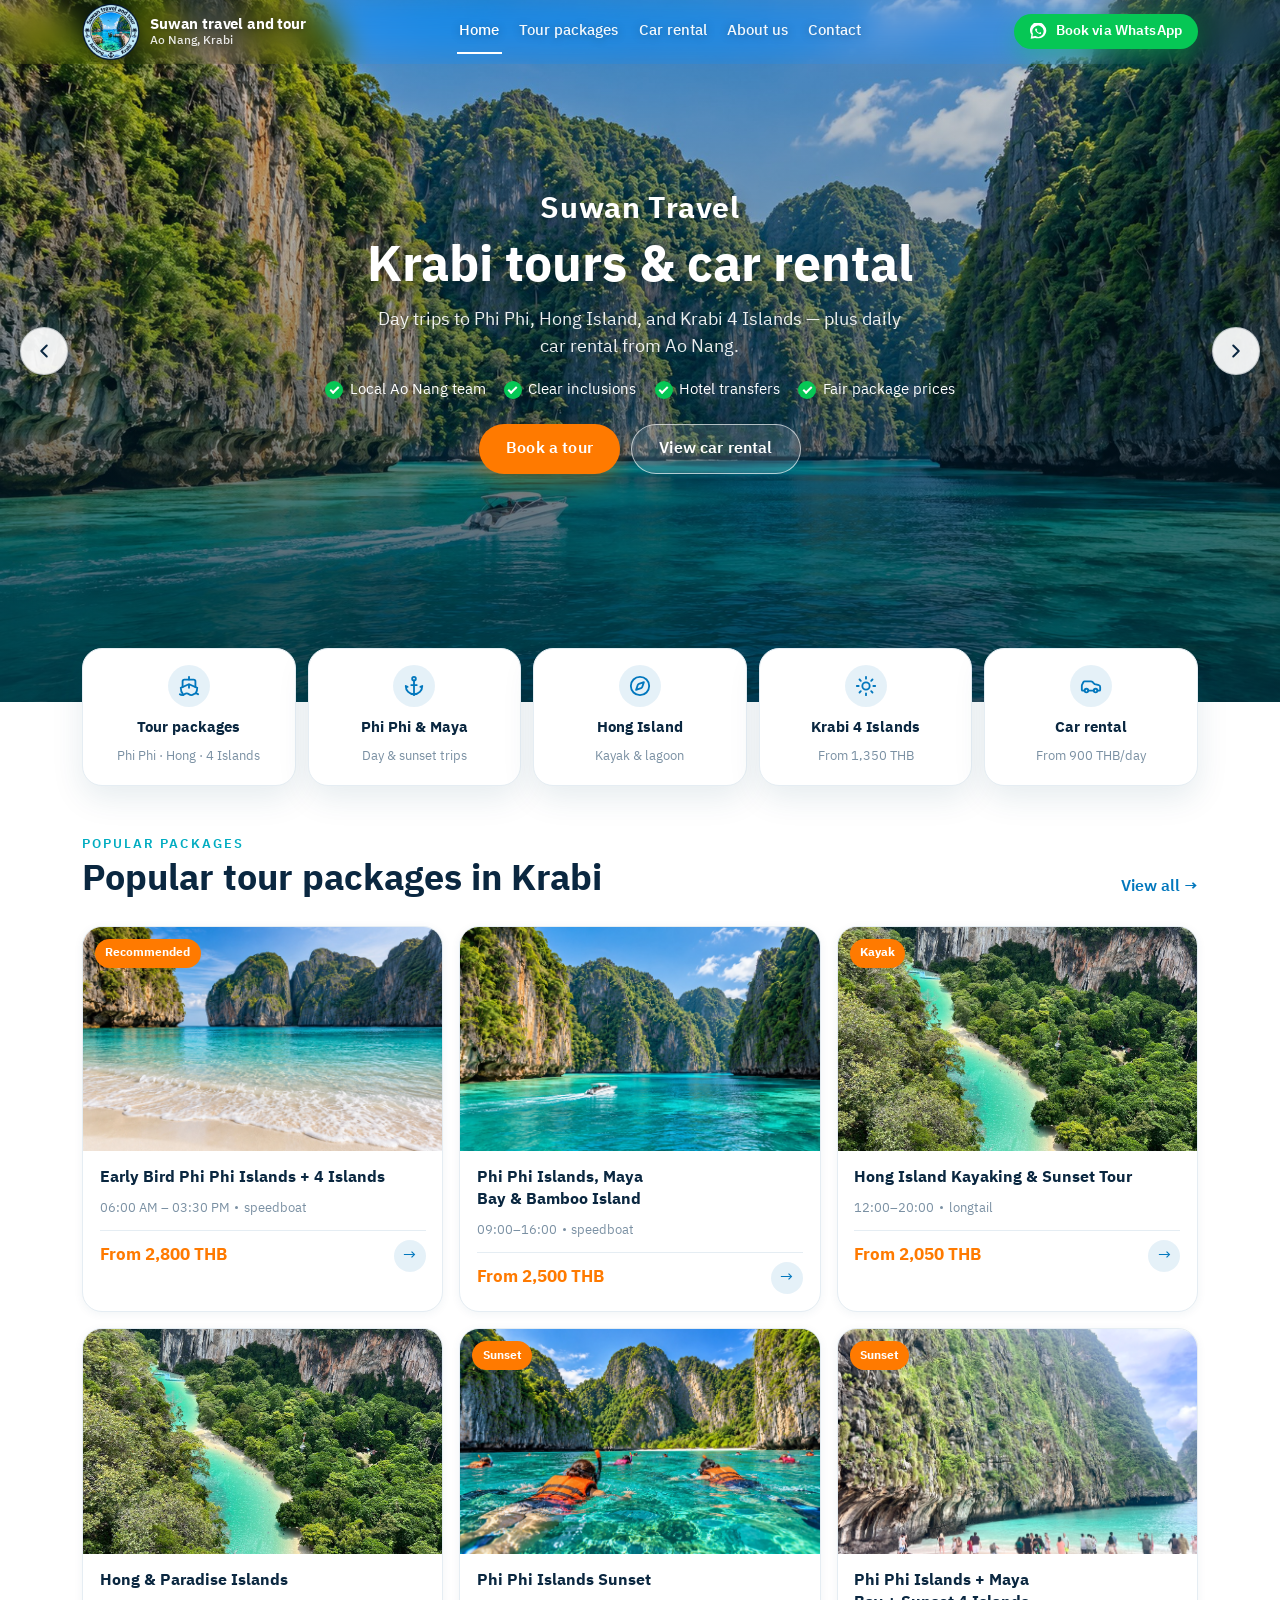
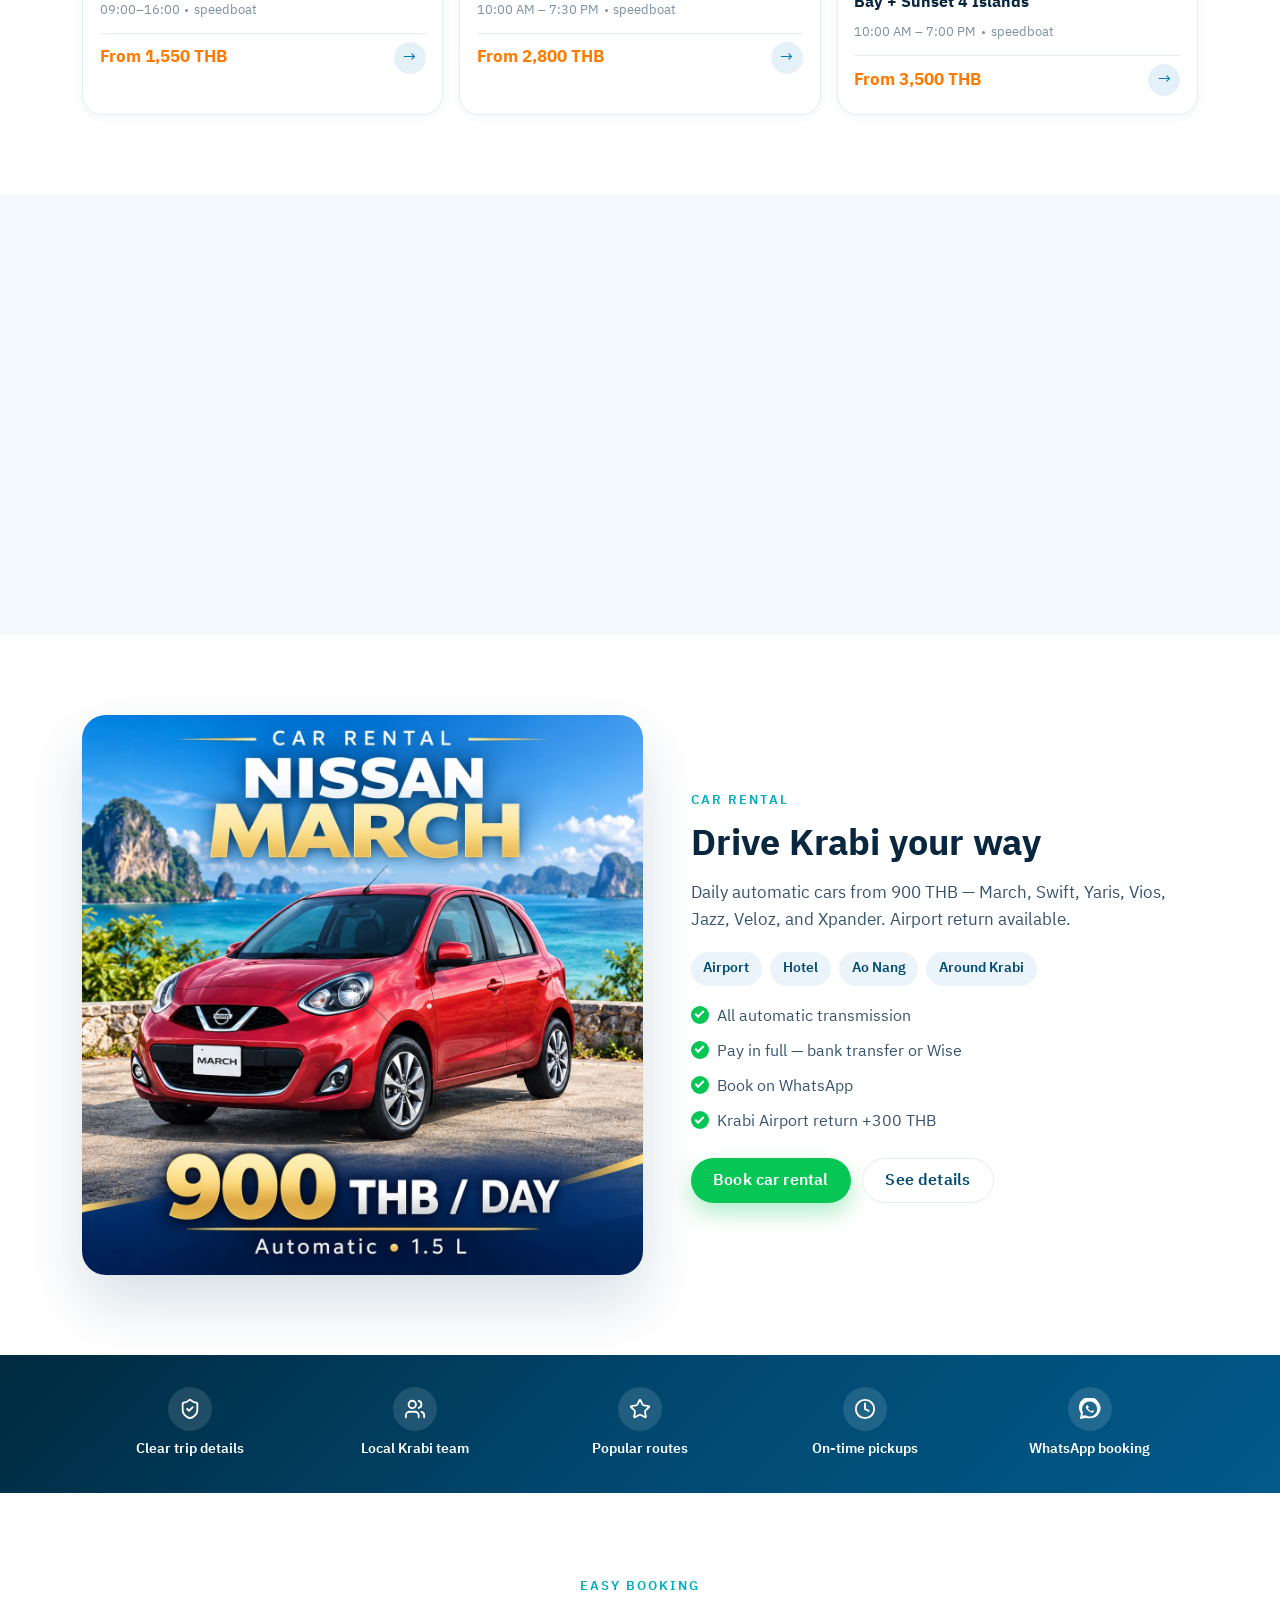
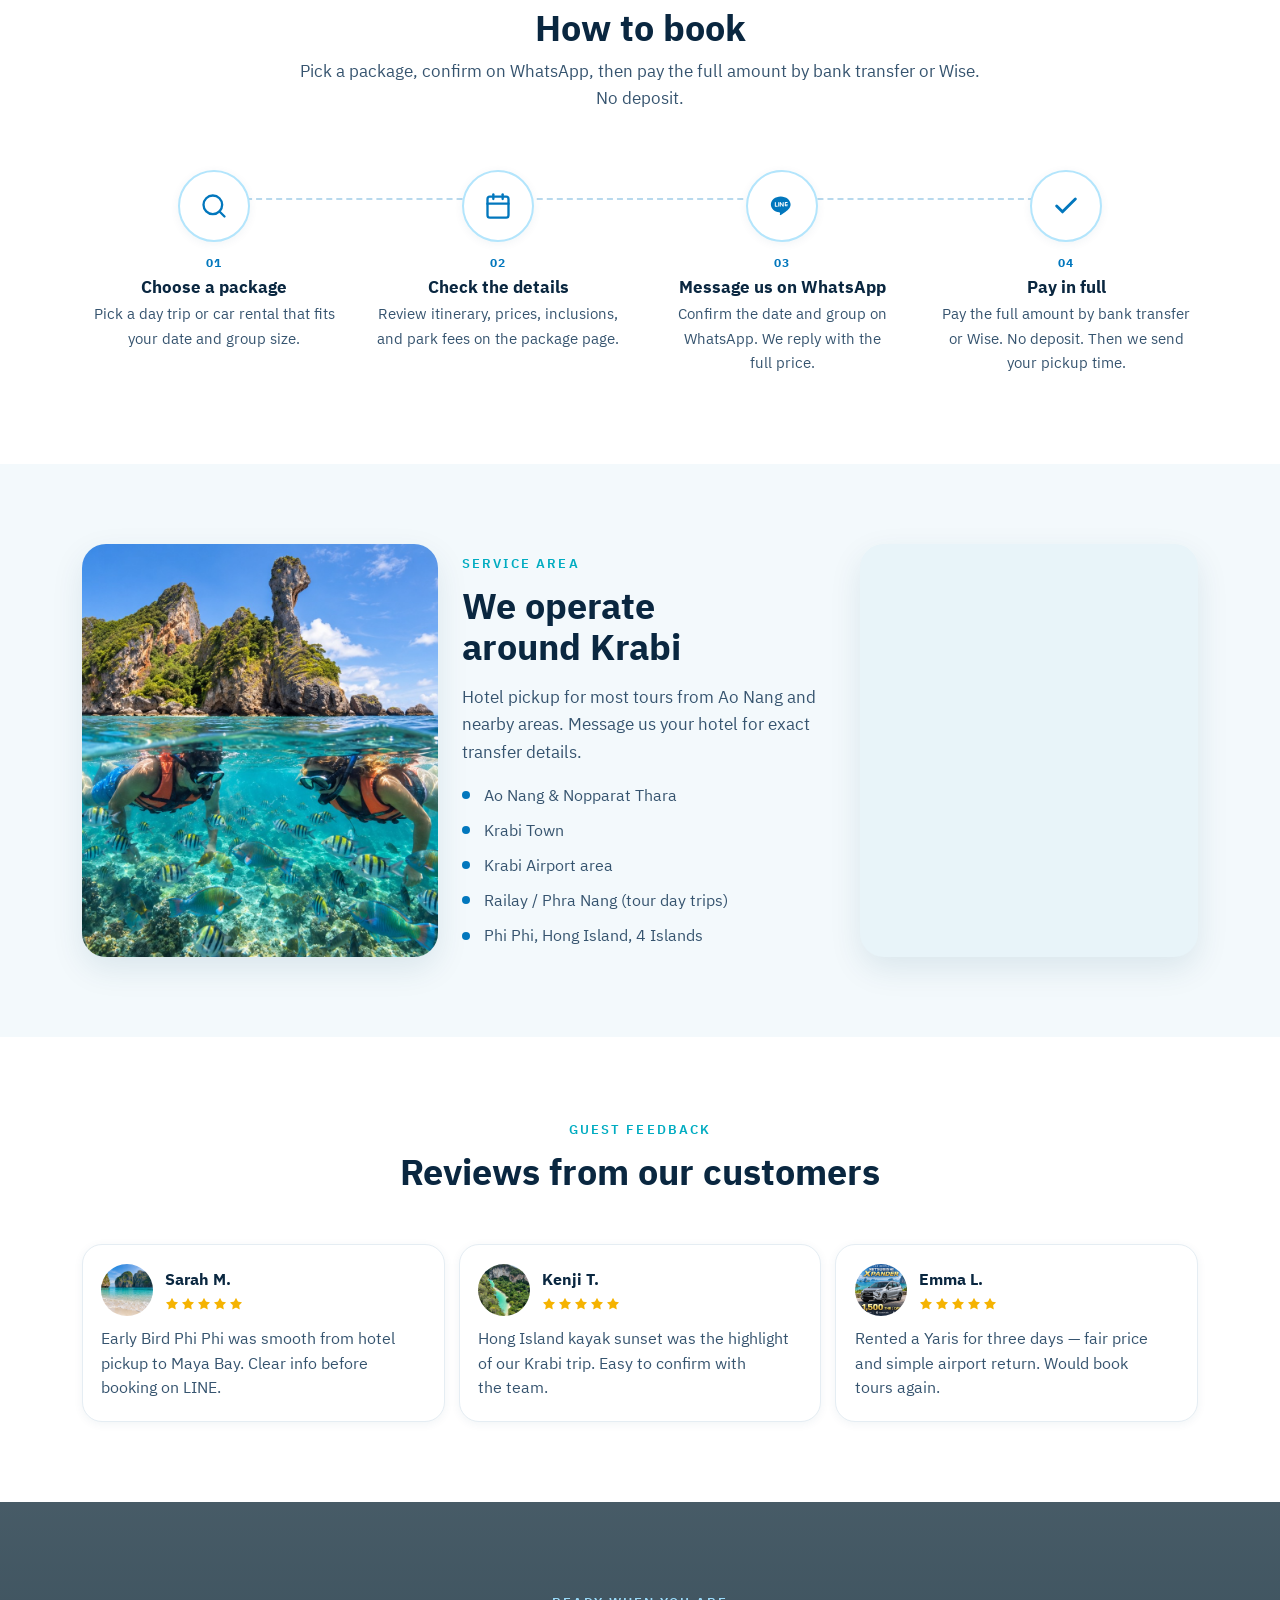
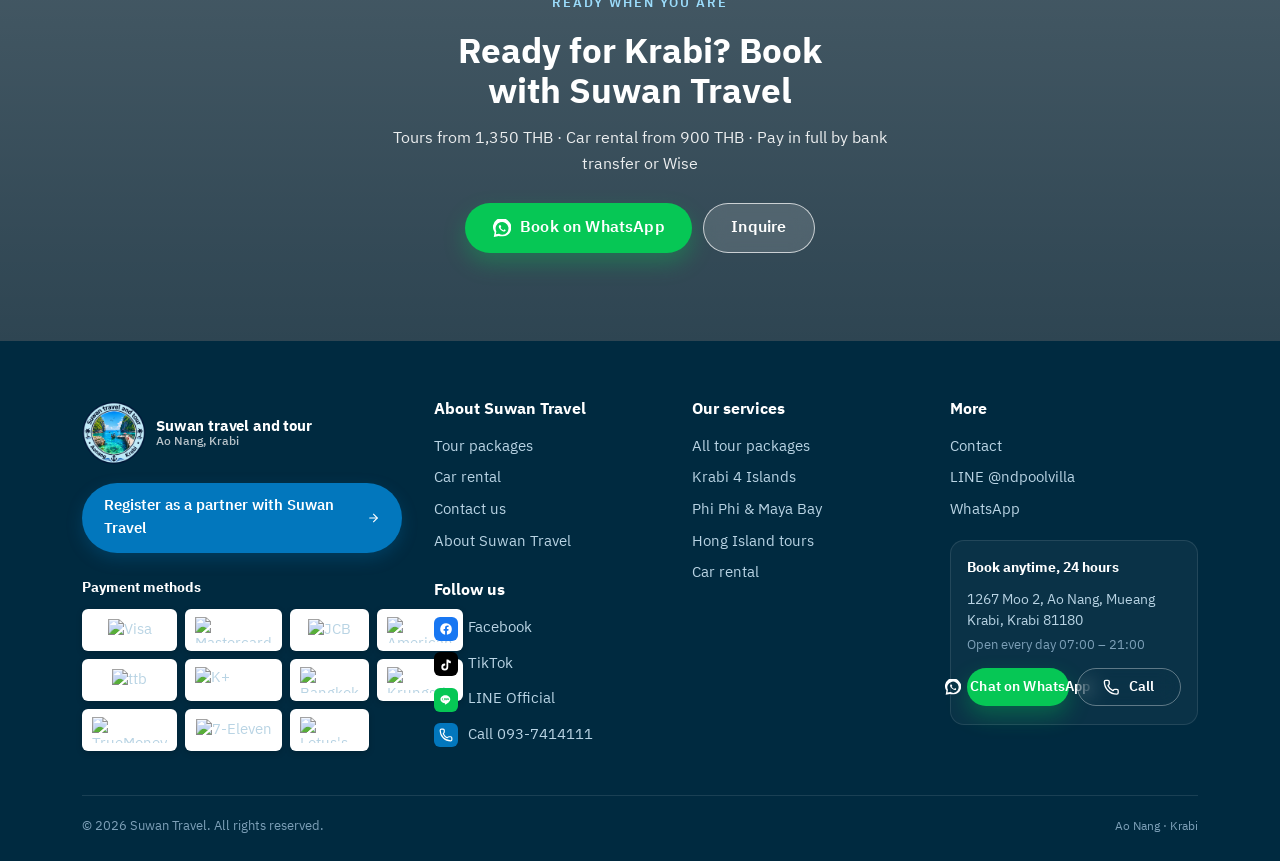
==== commit 4f9b42da: "Add on-site checkout for card, bank transfer, and PromptPay. Customers pay the full amount on the si" ====
--- a/index.html
+++ b/index.html
@@ -130,8 +130,8 @@
         </ul>
         <ul class="home-checks">
           <li><span class="home-check" aria-hidden="true"></span>All automatic transmission</li>
-          <li><span class="home-check" aria-hidden="true"></span>Cash deposit 3,000 THB or card hold 5,000 THB</li>
-          <li><span class="home-check" aria-hidden="true"></span>Easy booking on LINE</li>
+          <li><span class="home-check" aria-hidden="true"></span>Pay in full — bank transfer or Wise</li>
+          <li><span class="home-check" aria-hidden="true"></span>Book on WhatsApp</li>
           <li><span class="home-check" aria-hidden="true"></span>Krabi Airport return +300 THB</li>
         </ul>
         <div class="btn-row">
@@ -155,7 +155,7 @@
       <div class="section-head" data-reveal data-tt-home-section="booking">
         <span class="eyebrow">Easy booking</span>
         <h2>How to book</h2>
-        <p class="lead">Pick a package, confirm on LINE @ndpoolvilla or WhatsApp, then receive your pickup time.</p>
+        <p class="lead">Pick a package, confirm on WhatsApp, then pay the full amount by bank transfer or Wise. No deposit.</p>
       </div>
       <div class="home-steps" id="home-steps"></div>
     </div>
@@ -201,9 +201,9 @@
     <div class="container home-cta-inner" data-reveal data-tt-home-section="cta">
       <span class="eyebrow">Ready when you are</span>
       <h2>Ready for Krabi? Book with Suwan Travel</h2>
-      <p>Tours from 1,350 THB · Car rental from 900 THB · LINE @ndpoolvilla</p>
+      <p>Tours from 1,350 THB · Car rental from 900 THB · Pay in full by bank transfer or Wise</p>
       <div class="btn-row center">
-        <a class="btn btn-call btn-lg" data-tt-line-btn href="#" target="_blank" rel="noopener">Book now</a>
+        <a class="btn btn-line btn-lg" data-tt-wa-btn href="#" target="_blank" rel="noopener"><span data-icon="whatsapp"></span>Book on WhatsApp</a>
         <a class="btn btn-ghost btn-lg" href="contact.html">Inquire</a>
       </div>
     </div>
@@ -235,8 +235,8 @@
       const { PROGRAMS, STEPS, ICONS, SITE, HOME_SECTIONS, CAR_RENTAL } = window.TT;
       applyHomeSections(HOME_SECTIONS);
       const fmt = new Intl.NumberFormat('en-US');
-      const lineUrl = SITE.lineUrl || '#';
-      document.querySelectorAll('[data-tt-line-btn]').forEach((a) => { a.href = lineUrl; });
+      const waUrl = SITE.whatsappUrl || 'https://wa.me/66937414111';
+      document.querySelectorAll('[data-tt-wa-btn]').forEach((a) => { a.href = waUrl; });
 
       /* Office map only (areas section) */
       const mapFrame = document.querySelector('.home-areas-map iframe');
@@ -301,7 +301,7 @@
         { icon: 'users', title: 'Local Krabi team' },
         { icon: 'starOutline', title: 'Popular routes' },
         { icon: 'clock', title: 'On-time pickups' },
-        { icon: 'chat', title: 'LINE booking' },
+        { icon: 'whatsapp', title: 'WhatsApp booking' },
       ];
       document.getElementById('home-trust').innerHTML = trust.map((t) => `
         <div class="home-trust-item">
--- a/assets/css/style.css
+++ b/assets/css/style.css
@@ -4486,6 +4486,104 @@
   font-size: 1.35rem;
   color: var(--c-ocean);
 }
+.pkg-pay-choice {
+  border: 0;
+  margin: 12px 0 14px;
+  padding: 0;
+  min-inline-size: 0;
+}
+.pkg-pay-choice legend {
+  font-weight: 700;
+  font-size: .95rem;
+  margin-bottom: 8px;
+  padding: 0;
+}
+.pkg-pay-grid {
+  display: grid;
+  grid-template-columns: repeat(3, 1fr);
+  gap: 10px;
+}
+.pkg-pay-opt {
+  position: relative;
+  display: flex;
+  flex-direction: column;
+  align-items: flex-start;
+  gap: 8px;
+  min-height: 124px;
+  margin: 0;
+  border: 1.5px solid #d5e2ec;
+  border-radius: 16px;
+  padding: 12px 34px 14px 12px;
+  background: #f8fbfd;
+  cursor: pointer;
+  transition: border-color .15s ease, box-shadow .15s ease, background .15s ease;
+}
+.pkg-pay-opt:hover { border-color: #8ec3e4; }
+.pkg-pay-opt:has(input:checked) {
+  border-color: var(--c-ocean);
+  background: #f4faff;
+  box-shadow: 0 0 0 3px rgba(2, 119, 189, .14);
+}
+.pkg-pay-opt:has(input:focus-visible) {
+  outline: 2px solid var(--c-ocean);
+  outline-offset: 2px;
+}
+.pkg-pay-opt input {
+  position: absolute;
+  width: 1px;
+  height: 1px;
+  margin: 0;
+  opacity: 0;
+}
+.pkg-pay-opt::after {
+  content: "";
+  position: absolute;
+  top: 12px;
+  right: 12px;
+  width: 18px;
+  height: 18px;
+  border-radius: 50%;
+  border: 2px solid #c5d3de;
+  background: #fff;
+  box-sizing: border-box;
+}
+.pkg-pay-opt:has(input:checked)::after {
+  border-color: var(--c-ocean);
+  background:
+    radial-gradient(circle at center, #fff 0 3px, transparent 3.5px),
+    var(--c-ocean);
+}
+.pkg-pay-logos {
+  display: flex;
+  align-items: center;
+  flex-wrap: wrap;
+  gap: 6px;
+  min-height: 36px;
+  max-width: 100%;
+}
+.pkg-pay-logos img {
+  display: block;
+  height: 32px;
+  width: auto;
+  max-width: 58px;
+  object-fit: contain;
+  background: #fff;
+  border: 1px solid #e6edf3;
+  border-radius: 8px;
+  padding: 3px 5px;
+}
+.pkg-pay-logos img.is-wide {
+  width: auto;
+  max-width: 108px;
+  height: 32px;
+}
+.pkg-pay-copy { display: grid; gap: 2px; }
+.pkg-pay-copy strong { font-size: .95rem; line-height: 1.2; }
+.pkg-pay-copy small { color: var(--c-muted); font-size: .78rem; line-height: 1.35; }
+@media (max-width: 860px) {
+  .pkg-pay-grid { grid-template-columns: 1fr; }
+  .pkg-pay-opt { min-height: 0; }
+}
 .pkg-book-actions {
   display: flex;
   flex-direction: column;
